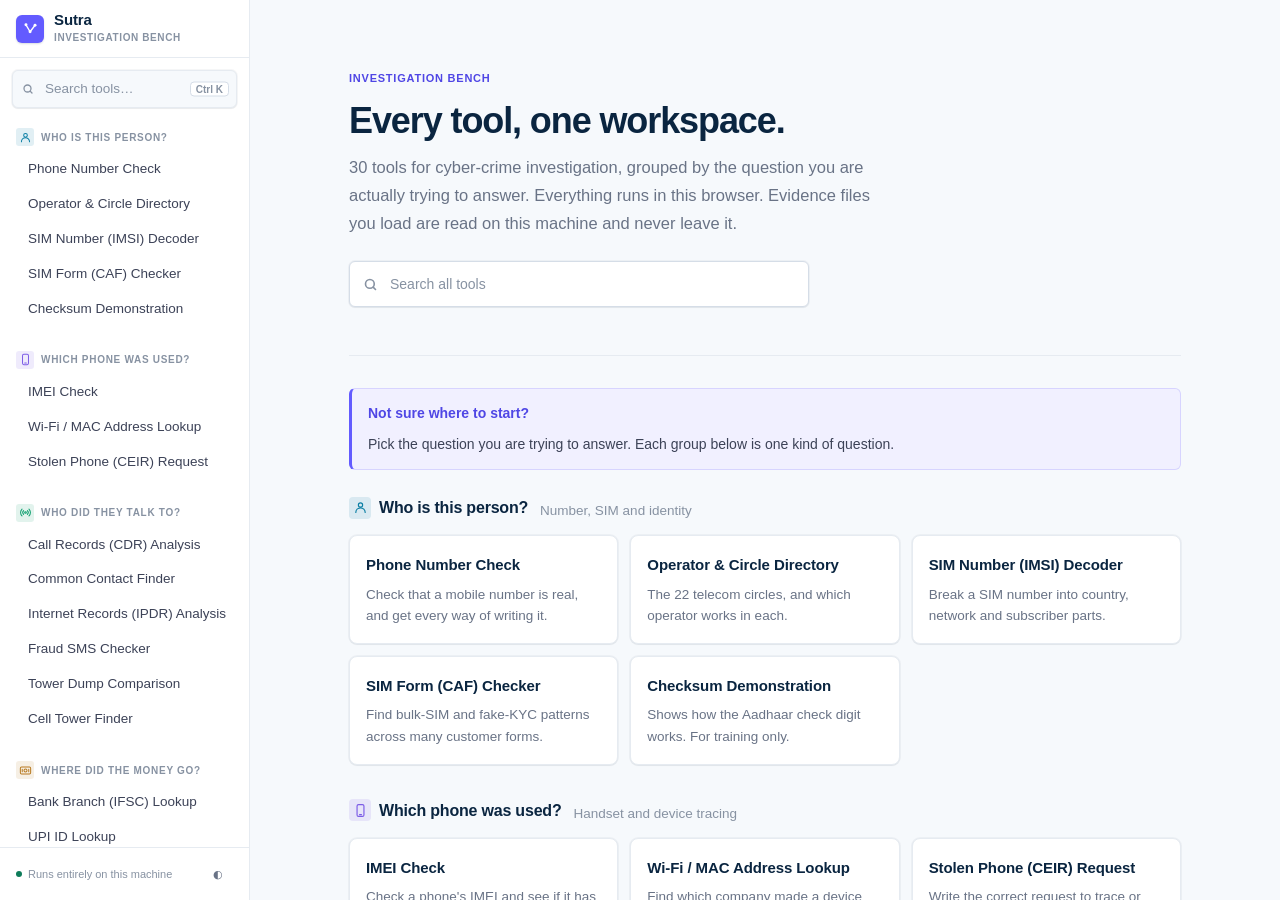
==== index.html @ 31be1992 "Add files via upload" ====
<!DOCTYPE html>
<html lang="en">
<head>
<meta charset="utf-8">
<meta name="viewport" content="width=device-width, initial-scale=1">
<title>Sutra</title>
<meta name="description" content="Sutra. An offline investigation bench: reference lookups and evidence-file analysis that run entirely in the browser.">
<meta name="theme-color" content="#635BFF">
<link rel="stylesheet" href="assets/app.css?v=34">
<link rel="icon" href="data:image/svg+xml,%3Csvg xmlns='http://www.w3.org/2000/svg' viewBox='0 0 32 32'%3E%3Crect width='32' height='32' rx='7' fill='%23635BFF'/%3E%3Cpath d='M9 9.6 15.4 20 23 10.2' fill='none' stroke='%23fff' stroke-width='2.4' stroke-linecap='round' stroke-linejoin='round'/%3E%3Ccircle cx='9' cy='9.6' r='2.7' fill='%23fff'/%3E%3Ccircle cx='15.4' cy='20' r='2.7' fill='%23fff'/%3E%3Ccircle cx='23' cy='10.2' r='2.7' fill='%23fff'/%3E%3C/svg%3E">
</head>
<body>

<div class="app">
  <aside class="sidebar">
    <a class="brand" href="#/">
      <span class="brand-mark" id="brand-mark"></span>
      <span class="brand-text">
        <span class="brand-name">Sutra</span>
        <span class="brand-sub">Investigation bench</span>
      </span>
      <button class="btn ghost sm menu-btn" id="menu-btn" aria-expanded="false" aria-label="Toggle navigation">Menu</button>
    </a>

    <div class="side-search">
      <div class="searchbox">
        <input type="search" id="nav-search" placeholder="Search tools&hellip;" autocomplete="off" readonly>
        <span class="kbd">Ctrl K</span>
      </div>
    </div>

    <nav class="nav"></nav>

    <div class="side-foot">
      <span class="lock">Runs entirely on this machine</span>
      <button class="btn ghost sm" id="theme-toggle" title="Toggle light or dark" aria-label="Toggle light or dark theme">&#9680;</button>
    </div>
  </aside>

  <main class="main"></main>
</div>

<div class="toast-host"></div>

<!-- core runtime -->
<script src="assets/core.js?v=34"></script>

<!-- content and reference data -->
<script src="assets/ingest.js?v=34"></script>
<script src="data/i18n.js?v=34"></script>
<script src="data/telecom.js?v=34"></script>
<script src="data/reference.js?v=34"></script>

<!-- tools, grouped by the question they answer -->
<script src="tools/identity.js?v=34"></script>
<script src="tools/device.js?v=34"></script>
<script src="tools/telecom.js?v=34"></script>
<script src="tools/cellspyder.js?v=34"></script>
<script src="tools/money.js?v=34"></script>
<script src="tools/moneytrail.js?v=34"></script>
<script src="tools/network.js?v=34"></script>
<script src="tools/movement.js?v=34"></script>
<script src="tools/police.js?v=34"></script>
<script src="tools/case.js?v=34"></script>
<script src="tools/extras.js?v=34"></script>

<script>
  document.getElementById("brand-mark").innerHTML = TK.logoMark(17);
  TK.boot();
</script>
</body>
</html>
---- assets/app.css ----
/* ============================================================
   Investigator Toolkit design system v3

   Reference point: Stripe. What that actually means here -
     · light-first, white cards on a faintly tinted page
     · hairline borders doing the structural work, not shadows
     · ONE accent colour, used only for action and state
     · tight, confident type; small uppercase micro-labels
     · no ambient gradients, no glows, no decorative blur
     · density without crowding, generous line-height, tight boxes

   Everything that previously looked generated (radial background
   washes, glowing dots, gradient buttons and card overlays) is gone.
   Class vocabulary is unchanged, so all 27 tools keep working.
   ============================================================ */

/* ------------------------------------------------- tokens: light */
:root {
  color-scheme: light;

  --bg:        #F6F9FC;   /* page */
  --bg-1:      #FFFFFF;   /* card */
  --bg-2:      #F6F9FC;   /* inset / subtle fill */
  --bg-3:      #EFF3F8;   /* table head, chips */
  --bg-4:      #E6ECF3;

  --line:      #E6EBF1;   /* hairline */
  --line-2:    #D5DDE7;   /* control border */
  --line-3:    #B9C4D2;   /* hover border */

  --fg:        #0A2540;   /* headings, primary text */
  --fg-1:      #3C4257;   /* body */
  --fg-2:      #697386;   /* secondary */
  --fg-3:      #8792A2;   /* muted / labels */

  --accent:      #635BFF;
  --accent-2:    #7A73FF;
  --accent-3:    #4F46E5;
  --accent-bg:   #F1F0FF;
  --accent-line: #D7D4FF;

  --ok:     #0E7C5A;  --ok-bg:     #E6F6EF;  --ok-line:  #B6E3D0;
  --warn:   #9A6B05;  --warn-bg:   #FDF3DC;  --warn-line:#EFDCA9;
  --danger: #C0341D;  --danger-bg: #FDEDE9;  --danger-line:#F6C9BE;
  --info:   #4B44C7;  --info-bg:   #F1F0FF;  --info-line:#D7D4FF;

  --sans: -apple-system, BlinkMacSystemFont, "Segoe UI", Inter, Roboto,
          "Helvetica Neue", Arial, sans-serif;
  --mono: ui-monospace, "SF Mono", "Cascadia Mono", Menlo, Consolas, monospace;

  --t-xs:  11px;
  --t-sm:  13.5px;
  --t-md:  15px;
  --t-lg:  16px;
  --t-xl:  20px;
  --t-2xl: 28px;
  --t-3xl: 36px;

  --s1: 4px;  --s2: 8px;  --s3: 12px; --s4: 16px;
  --s5: 24px; --s6: 32px; --s7: 48px; --s8: 72px;

  --r1: 4px;  --r2: 6px;  --r3: 8px;  --r4: 12px;

  --sh-1: 0 1px 1px rgba(10,37,64,.05), 0 0 0 1px rgba(10,37,64,.04);
  --sh-2: 0 2px 5px -1px rgba(10,37,64,.08), 0 1px 3px -1px rgba(10,37,64,.06);
  --sh-3: 0 15px 35px -5px rgba(10,37,64,.12), 0 5px 15px -5px rgba(10,37,64,.08);
  --ring: 0 0 0 3px rgba(99,91,255,.24);

  --sidebar: 250px;
  --header-h: 58px;
}

/* -------------------------------------------------- tokens: dark */
[data-theme="dark"] {
  color-scheme: dark;

  --bg:     #0A1626;
  --bg-1:   #0F1D30;
  --bg-2:   #14243A;
  --bg-3:   #1A2C45;
  --bg-4:   #223651;

  --line:   #1D3049;
  --line-2: #2A405C;
  --line-3: #3D5674;

  --fg:     #F0F4F9;
  --fg-1:   #C2CEDC;
  --fg-2:   #8FA0B5;
  --fg-3:   #6B7D95;

  --accent:      #8B85FF;
  --accent-2:    #A29DFF;
  --accent-3:    #6E66FF;
  --accent-bg:   #1B1F45;
  --accent-line: #33306B;

  --ok:     #3ECF8E;  --ok-bg:     #0C2A21;  --ok-line:  #17493A;
  --warn:   #E5B33D;  --warn-bg:   #2C2410;  --warn-line:#4A3D18;
  --danger: #F2705C;  --danger-bg: #2E1815;  --danger-line:#542620;
  --info:   #A29DFF;  --info-bg:   #1B1F45;  --info-line:#33306B;

  --sh-1: 0 1px 1px rgba(0,0,0,.28), 0 0 0 1px rgba(255,255,255,.04);
  --sh-2: 0 2px 6px -1px rgba(0,0,0,.4);
  --sh-3: 0 16px 40px -8px rgba(0,0,0,.6);
  --ring: 0 0 0 3px rgba(139,133,255,.28);
}

* { box-sizing: border-box; }
html, body { height: 100%; }

/* ---------------------------------------------------------- icons */
.ic { display: block; flex: none; }
svg.ic { vertical-align: middle; }

/* cluster glyph: a tinted square holding the icon, coloured per cluster */
.cl-ic {
  display: inline-flex; align-items: center; justify-content: center;
  width: 22px; height: 22px; flex: none;
  border-radius: var(--r1);
  background: color-mix(in srgb, currentColor 12%, transparent);
}
.nav-group > h4 .cl-ic { width: 18px; height: 18px; border-radius: 3px; }
.tool-eyebrow .cl-ic { width: 20px; height: 20px; }

.brand-mark svg { display: block; }
.brand-text { display: flex; flex-direction: column; min-width: 0; }

/* ---------------------------------------------------------- motion */
@keyframes fade-up   { from { opacity: 0; transform: translateY(6px); } }
@keyframes fade-in   { from { opacity: 0; } }
@keyframes pop-in    { from { opacity: 0; transform: translateY(8px) scale(.985); } }
@keyframes veil-in   { from { opacity: 0; } }
@keyframes toast-in  { from { opacity: 0; transform: translateY(10px); } }
@keyframes shimmer   { to { background-position: 200% 0; } }

/* a route change animates its content in once, staggered by section */
.main .wrap > * { animation: fade-up .32s cubic-bezier(.22,.9,.3,1) both; }
.main .wrap > *:nth-child(1) { animation-delay: 0ms; }
.main .wrap > *:nth-child(2) { animation-delay: 40ms; }
.main .wrap > *:nth-child(3) { animation-delay: 80ms; }
.main .wrap > *:nth-child(n+4) { animation-delay: 110ms; }

.tool-grid .tool-card { animation: fade-up .3s cubic-bezier(.22,.9,.3,1) both; }
.tool-grid .tool-card:nth-child(1) { animation-delay: 0ms; }
.tool-grid .tool-card:nth-child(2) { animation-delay: 25ms; }
.tool-grid .tool-card:nth-child(3) { animation-delay: 50ms; }
.tool-grid .tool-card:nth-child(4) { animation-delay: 75ms; }
.tool-grid .tool-card:nth-child(n+5) { animation-delay: 95ms; }

.stat { animation: fade-up .3s cubic-bezier(.22,.9,.3,1) both; }
.rail-item { animation: fade-up .28s ease-out both; }
.rail-item:nth-child(n+6) { animation-delay: 0ms; }

body {
  margin: 0;
  background: var(--bg);
  color: var(--fg-1);
  font: 400 var(--t-md)/1.7 var(--sans);
  -webkit-font-smoothing: antialiased;
  -moz-osx-font-smoothing: grayscale;
  font-variant-numeric: tabular-nums;
}

::selection { background: var(--accent-bg); color: var(--accent-3); }
[data-theme="dark"] ::selection { color: var(--fg); }

*::-webkit-scrollbar { width: 10px; height: 10px; }
*::-webkit-scrollbar-track { background: transparent; }
*::-webkit-scrollbar-thumb {
  background: var(--line-2); border-radius: 10px;
  border: 3px solid transparent; background-clip: content-box;
}
*::-webkit-scrollbar-thumb:hover { background: var(--line-3); background-clip: content-box; }

a { color: var(--accent); text-decoration: none; }
a:hover { text-decoration: underline; }

/* ============================================================ shell */

.app { display: flex; height: 100vh; overflow: hidden; }

.sidebar {
  width: var(--sidebar); flex: 0 0 var(--sidebar);
  background: var(--bg-1);
  border-right: 1px solid var(--line);
  display: flex; flex-direction: column; min-height: 0;
}

.brand {
  display: flex; align-items: center; gap: 10px;
  padding: 0 var(--s4); height: var(--header-h); flex: none;
  border-bottom: 1px solid var(--line);
  color: var(--fg); user-select: none;
}
.brand:hover { text-decoration: none; }
.brand-mark {
  width: 28px; height: 28px; flex: none; border-radius: var(--r2);
  background: var(--accent); color: #fff;
  display: grid; place-items: center;
  box-shadow: 0 1px 2px rgba(10,37,64,.16);
}
.brand-name {
  display: block; font-weight: 600; font-size: 15px;
  letter-spacing: -.1px; line-height: 1.25; color: var(--fg);
}
.brand-sub {
  display: block; font-size: 10px; color: var(--fg-3);
  letter-spacing: .06em; text-transform: uppercase; font-weight: 600;
}

.side-search { padding: var(--s3) var(--s3) var(--s2); }

.searchbox { position: relative; }
/* declared after the generic input rules below at equal specificity, so
   qualify the selector or the shared padding wins and the text lands
   underneath the search glyph */
.searchbox input[type="search"] {
  padding: 7px 30px 7px 32px; font-size: var(--t-sm);
  background: var(--bg-2); border-color: var(--line);
}
.searchbox input[type="search"]:hover { background: var(--bg-3); }
.searchbox::before {
  content: ""; position: absolute; left: 10px; top: 50%;
  width: 12px; height: 12px; margin-top: -6px;
  background: var(--fg-3);
  -webkit-mask: no-repeat center/contain url("data:image/svg+xml,%3Csvg xmlns='http://www.w3.org/2000/svg' viewBox='0 0 24 24' fill='none' stroke='%23000' stroke-width='2.6' stroke-linecap='round'%3E%3Ccircle cx='11' cy='11' r='7'/%3E%3Cpath d='M20 20l-3.8-3.8'/%3E%3C/svg%3E");
          mask: no-repeat center/contain url("data:image/svg+xml,%3Csvg xmlns='http://www.w3.org/2000/svg' viewBox='0 0 24 24' fill='none' stroke='%23000' stroke-width='2.6' stroke-linecap='round'%3E%3Ccircle cx='11' cy='11' r='7'/%3E%3Cpath d='M20 20l-3.8-3.8'/%3E%3C/svg%3E");
}
.searchbox .kbd { position: absolute; right: 8px; top: 50%; transform: translateY(-50%); }
.kbd {
  font: 600 10px var(--sans); color: var(--fg-3);
  border: 1px solid var(--line-2); border-radius: var(--r1);
  padding: 1px 5px; background: var(--bg-1); white-space: nowrap;
}

.nav { overflow-y: auto; flex: 1; padding: var(--s1) 0 var(--s7); min-height: 0; }
.nav-group + .nav-group { margin-top: var(--s4); }
.nav-group > h4 {
  margin: 0; padding: var(--s2) var(--s4) 6px;
  display: flex; align-items: center; gap: 7px;
  font-size: 10px; font-weight: 600; letter-spacing: .07em;
  text-transform: uppercase; color: var(--fg-3);
}
.nav-group > h4 .dot { width: 5px; height: 5px; border-radius: 50%; flex: none; background: currentColor; }

.nav a {
  position: relative; display: flex; align-items: center; gap: var(--s2);
  margin: 0 var(--s2); padding: 6px 10px 6px 20px;
  border-radius: var(--r2);
  color: var(--fg-1); font-size: var(--t-sm); font-weight: 450;
  transition: background .12s, color .12s;
}
.nav a:hover { background: var(--bg-2); color: var(--fg); text-decoration: none; }
.nav a.active { background: var(--accent-bg); color: var(--accent-3); font-weight: 600; }
[data-theme="dark"] .nav a.active { color: var(--accent); }
.nav a .tier {
  margin-left: auto; font: 600 10px var(--mono); color: var(--fg-3);
}
.nav a.active .tier { color: inherit; opacity: .7; }

.side-foot {
  flex: none; padding: var(--s3) var(--s4);
  border-top: 1px solid var(--line);
  display: flex; align-items: center; justify-content: space-between;
  gap: var(--s2); font-size: var(--t-xs); color: var(--fg-3);
}
.side-foot .lock { display: inline-flex; align-items: center; gap: 6px; }
.side-foot .lock::before {
  content: ""; width: 6px; height: 6px; border-radius: 50%; background: var(--ok);
}

.main { flex: 1; overflow-y: auto; min-width: 0; }
.wrap { max-width: 880px; margin: 0 auto; padding: var(--s6) var(--s5) var(--s8); }
.wrap.wide { max-width: 1340px; }

/* ============================================================ type */

.tool-head { margin-bottom: var(--s5); }
.tool-topline {
  display: flex; align-items: center; justify-content: space-between;
  gap: var(--s3); flex-wrap: wrap; margin-bottom: var(--s3);
}
.tool-eyebrow {
  display: inline-flex; align-items: center; gap: 7px;
  font-size: 11px; font-weight: 600; letter-spacing: .06em;
  text-transform: uppercase; color: var(--fg-3);
}
.tool-eyebrow .dot { width: 6px; height: 6px; border-radius: 50%; flex: none; }

.tool-head h1 {
  margin: 0 0 var(--s2);
  font-size: var(--t-2xl); font-weight: 640; letter-spacing: -.6px;
  line-height: 1.2; color: var(--fg);
}
.tool-head p.lede {
  margin: 0; color: var(--fg-2); font-size: 16px; line-height: 1.65; max-width: 66ch;
}
.tool-badges { display: flex; flex-wrap: wrap; gap: 6px; margin-top: var(--s4); }

h2 { font-size: var(--t-xl); font-weight: 620; letter-spacing: -.35px; margin: var(--s6) 0 var(--s3); color: var(--fg); }
h3 { font-size: 15px; font-weight: 600; letter-spacing: -.15px; margin: 0 0 var(--s3); color: var(--fg); }
h4 {
  font-size: 11px; font-weight: 600; letter-spacing: .07em;
  text-transform: uppercase; color: var(--fg-3); margin: 0 0 var(--s2);
}

.muted { color: var(--fg-2); }
.small { font-size: var(--t-sm); }
.card > p.small, .card p.small.muted { max-width: 76ch; line-height: 1.65; }
.xs    { font-size: var(--t-xs); }
.mono  { font-family: var(--mono); font-variant-numeric: tabular-nums; }
.center{ text-align: center; }
.nowrap{ white-space: nowrap; }
.grow  { flex: 1; }
.hidden{ display: none !important; }

.row { display: flex; gap: var(--s3); align-items: center; flex-wrap: wrap; }
.row.tight { gap: var(--s2); }
.stack > * + * { margin-top: var(--s3); }
.grid { display: grid; gap: var(--s3); }
.grid.c2 { grid-template-columns: repeat(auto-fit, minmax(240px, 1fr)); }
.grid.c3 { grid-template-columns: repeat(auto-fit, minmax(200px, 1fr)); }
.grid.c4 { grid-template-columns: repeat(auto-fit, minmax(160px, 1fr)); }

hr { border: 0; border-top: 1px solid var(--line); margin: var(--s5) 0; }

/* ============================================================ card */

.card {
  background: var(--bg-1);
  border: 1px solid var(--line);
  border-radius: var(--r3);
  padding: var(--s5);
  margin-bottom: var(--s4);
  box-shadow: var(--sh-1);
}
.card.tight { padding: var(--s4); }
.card > h3:first-child, .card > h2:first-child { margin-top: 0; }

/* ============================================================ badge */

.badge {
  display: inline-flex; align-items: center; gap: 5px;
  padding: 2px 8px; border-radius: var(--r1);
  font-size: var(--t-xs); font-weight: 600; line-height: 18px;
  background: var(--bg-3); color: var(--fg-2);
  border: 1px solid transparent; white-space: nowrap;
}
.badge.ok     { background: var(--ok-bg);     color: var(--ok);     border-color: var(--ok-line); }
.badge.warn   { background: var(--warn-bg);   color: var(--warn);   border-color: var(--warn-line); }
.badge.danger { background: var(--danger-bg); color: var(--danger); border-color: var(--danger-line); }
.badge.info   { background: var(--info-bg);   color: var(--info);   border-color: var(--info-line); }
.badge.accent { background: var(--accent-bg); color: var(--accent-3); border-color: var(--accent-line); }
[data-theme="dark"] .badge.accent { color: var(--accent); }

.pip {
  font: 600 10px var(--sans); padding: 2px 7px;
  border-radius: var(--r1); letter-spacing: .01em; white-space: nowrap;
}
.pip.t1 { background: var(--ok-bg);     color: var(--ok); }
.pip.t2 { background: var(--accent-bg); color: var(--accent-3); }
.pip.t3 { background: var(--bg-3);      color: var(--fg-2); }
[data-theme="dark"] .pip.t2 { color: var(--accent); }

/* ============================================================ button */

.btn {
  display: inline-flex; align-items: center; justify-content: center; gap: 6px;
  padding: 7px 13px; border-radius: var(--r2);
  border: 1px solid var(--line-2);
  background: var(--bg-1); color: var(--fg);
  font: 500 var(--t-sm)/20px var(--sans);
  cursor: pointer; white-space: nowrap;
  box-shadow: var(--sh-1);
  transition: background .12s, border-color .12s, box-shadow .12s;
}
.btn:hover { background: var(--bg-2); border-color: var(--line-3); text-decoration: none; }
.btn:active { box-shadow: none; }
.btn:disabled { opacity: .5; cursor: not-allowed; box-shadow: none; }

.btn.primary {
  background: var(--accent); border-color: transparent; color: #fff;
  font-weight: 550;
  box-shadow: 0 1px 1px rgba(10,37,64,.10);
}
.btn.primary:hover { background: var(--accent-2); }
.btn.primary:active { background: var(--accent-3); }

.btn.ghost { background: transparent; border-color: transparent; box-shadow: none; color: var(--fg-2); }
.btn.ghost:hover { background: var(--bg-3); color: var(--fg); }

.btn.sm { padding: 4px 9px; font-size: var(--t-xs); line-height: 18px; }
.btn.danger { color: var(--danger); border-color: var(--danger-line); background: var(--bg-1); }
.btn.danger:hover { background: var(--danger-bg); }

/* ============================================================ inputs */

label.lbl {
  display: block; font-size: var(--t-sm); font-weight: 550;
  color: var(--fg); margin-bottom: 6px; letter-spacing: 0;
  text-transform: none;
}

input[type=text], input[type=number], input[type=search],
input[type=date], input[type=time], select, textarea {
  width: 100%; padding: 8px 11px;
  background: var(--bg-1);
  border: 1px solid var(--line-2);
  border-radius: var(--r2);
  color: var(--fg);
  font: 400 var(--t-md)/22px var(--sans);
  box-shadow: var(--sh-1);
  transition: border-color .12s, box-shadow .12s;
}
input.mono, textarea.mono { font-family: var(--mono); font-size: 13px; }
input:hover, select:hover, textarea:hover { border-color: var(--line-3); }
input:focus, select:focus, textarea:focus {
  outline: none; border-color: var(--accent); box-shadow: var(--ring);
}
.btn:focus-visible, a:focus-visible {
  outline: none; box-shadow: var(--ring); border-radius: var(--r2);
}
input::placeholder, textarea::placeholder { color: var(--fg-3); }
textarea { resize: vertical; min-height: 88px; line-height: 1.6; }

select {
  appearance: none; padding-right: 32px;
  background-image: url("data:image/svg+xml,%3Csvg xmlns='http://www.w3.org/2000/svg' viewBox='0 0 24 24' fill='none' stroke='%23697386' stroke-width='2.4' stroke-linecap='round' stroke-linejoin='round'%3E%3Cpath d='M6 9l6 6 6-6'/%3E%3C/svg%3E");
  background-repeat: no-repeat; background-position: right 10px center; background-size: 14px;
}

.field { margin-bottom: var(--s4); }
.check { display: inline-flex; align-items: center; gap: 8px; font-size: var(--t-sm); cursor: pointer; }
.check input { width: 15px; height: 15px; accent-color: var(--accent); cursor: pointer; box-shadow: none; }

.drop {
  border: 1px dashed var(--line-2);
  border-radius: var(--r3);
  padding: var(--s6) var(--s4);
  text-align: center; background: var(--bg-2);
  cursor: pointer;
  transition: border-color .14s, background .14s;
}
.drop:hover, .drop.over { border-color: var(--accent); background: var(--accent-bg); }
.drop .big {
  font-size: 0; width: 34px; height: 34px; margin: 0 auto var(--s3);
  border-radius: var(--r2); background: var(--bg-1);
  border: 1px solid var(--line);
  display: grid; place-items: center; color: var(--fg-2);
}
.drop .big::after {
  content: ""; width: 17px; height: 17px; background: currentColor;
  -webkit-mask: no-repeat center/contain url("data:image/svg+xml,%3Csvg xmlns='http://www.w3.org/2000/svg' viewBox='0 0 24 24' fill='none' stroke='%23000' stroke-width='2' stroke-linecap='round' stroke-linejoin='round'%3E%3Cpath d='M21 15v4a2 2 0 01-2 2H5a2 2 0 01-2-2v-4'/%3E%3Cpath d='M7 10l5 5 5-5'/%3E%3Cpath d='M12 15V3'/%3E%3C/svg%3E");
          mask: no-repeat center/contain url("data:image/svg+xml,%3Csvg xmlns='http://www.w3.org/2000/svg' viewBox='0 0 24 24' fill='none' stroke='%23000' stroke-width='2' stroke-linecap='round' stroke-linejoin='round'%3E%3Cpath d='M21 15v4a2 2 0 01-2 2H5a2 2 0 01-2-2v-4'/%3E%3Cpath d='M7 10l5 5 5-5'/%3E%3Cpath d='M12 15V3'/%3E%3C/svg%3E");
}
.drop:hover .big, .drop.over .big { color: var(--accent); border-color: var(--accent-line); }
.drop b { color: var(--accent); font-weight: 550; }

/* ============================================================ table */

.tbl-wrap {
  overflow: auto; max-height: 66vh;
  border: 1px solid var(--line);
  border-radius: var(--r3);
  background: var(--bg-1);
}
table.tbl { width: 100%; border-collapse: separate; border-spacing: 0; font-size: var(--t-sm); }
table.tbl th {
  position: sticky; top: 0; z-index: 2;
  background: var(--bg-2);
  padding: 9px 12px; text-align: left;
  font-size: 11px; font-weight: 600;
  letter-spacing: .05em; text-transform: uppercase;
  color: var(--fg-3);
  border-bottom: 1px solid var(--line);
  white-space: nowrap; cursor: pointer; user-select: none;
}
table.tbl th:hover { color: var(--accent); }
table.tbl th.nosort, table.tbl th.nosort:hover { cursor: default; color: var(--fg-3); }
table.tbl th .arrow { font-size: 8px; margin-left: 3px; }
table.tbl td {
  padding: 9px 12px; border-bottom: 1px solid var(--line);
  vertical-align: top; color: var(--fg-1);
}
table.tbl tbody tr:hover td { background: var(--bg-2); }
table.tbl tbody tr:last-child td { border-bottom: 0; }
table.tbl td.num, table.tbl th.num { text-align: right; font-family: var(--mono); }
table.tbl td.mono { font-family: var(--mono); font-size: 12px; }
table.tbl tr.flagged td { background: var(--danger-bg); }
table.tbl tr.flagged:hover td { background: var(--danger-bg); filter: brightness(.98); }
table.tbl tr.hi td { background: var(--warn-bg); }
table.tbl tr.hi:hover td { background: var(--warn-bg); filter: brightness(.98); }

.tbl-toolbar { display: flex; align-items: center; gap: var(--s2); flex-wrap: wrap; margin-bottom: var(--s3); }
.tbl-count { font: 500 var(--t-xs) var(--sans); color: var(--fg-3); }

/* ============================================================ data */

.kv { display: grid; grid-template-columns: minmax(120px, max-content) 1fr; gap: 8px var(--s5); font-size: var(--t-sm); }
.kv dt { color: var(--fg-2); }
.kv dd { margin: 0; font-family: var(--mono); font-size: 12.5px; color: var(--fg); word-break: break-word; }

.stat {
  background: var(--bg-1);
  border: 1px solid var(--line);
  border-radius: var(--r3);
  padding: var(--s4);
  box-shadow: var(--sh-1);
}
.stat .k {
  font-size: 11px; color: var(--fg-3); text-transform: uppercase;
  letter-spacing: .06em; font-weight: 600; margin-bottom: 6px;
}
.stat .v {
  font: 600 24px/1.15 var(--sans);
  letter-spacing: -.5px; color: var(--fg);
  font-variant-numeric: tabular-nums;
}
.stat.ok .v     { color: var(--ok); }
.stat.warn .v   { color: var(--warn); }
.stat.danger .v { color: var(--danger); }
.stat.accent .v { color: var(--accent-3); }
[data-theme="dark"] .stat.accent .v { color: var(--accent); }

/* stat renders label above value, Stripe-style */
.stat { display: flex; flex-direction: column-reverse; }

.note {
  border: 1px solid var(--line);
  border-left: 3px solid var(--line-3);
  background: var(--bg-1);
  padding: 13px var(--s4);
  border-radius: var(--r2);
  font-size: 14px; line-height: 1.68;
  margin-bottom: var(--s3);
  color: var(--fg-1);
}
.note > b:first-child { display: block; margin-bottom: 5px; color: var(--fg); font-weight: 600; }
.note p { margin: 7px 0 0; max-width: 78ch; }
.note p:last-child { margin-bottom: 0; }
.note ul { margin: 5px 0 0; padding-left: 18px; }
.note.warn   { border-color: var(--warn-line);   border-left-color: var(--warn);   background: var(--warn-bg); }
.note.danger { border-color: var(--danger-line); border-left-color: var(--danger); background: var(--danger-bg); }
.note.ok     { border-color: var(--ok-line);     border-left-color: var(--ok);     background: var(--ok-bg); }
.note.info   { border-color: var(--info-line);   border-left-color: var(--info);   background: var(--info-bg); }
.note.accent { border-color: var(--accent-line); border-left-color: var(--accent); background: var(--accent-bg); }
.note.warn > b:first-child   { color: var(--warn); }
.note.danger > b:first-child { color: var(--danger); }
.note.ok > b:first-child     { color: var(--ok); }
.note.info > b:first-child   { color: var(--info); }
.note.accent > b:first-child { color: var(--accent-3); }
[data-theme="dark"] .note.accent > b:first-child { color: var(--accent); }

pre.out {
  background: var(--bg-2);
  border: 1px solid var(--line);
  border-radius: var(--r2);
  padding: 12px var(--s4);
  overflow-x: auto;
  font: 12.5px/1.7 var(--mono);
  color: var(--fg-1); margin: 0;
  white-space: pre-wrap; word-break: break-word;
}
pre.out.doc { color: var(--fg); }

code.inl {
  font: 12px var(--mono);
  background: var(--bg-3); padding: 1px 5px;
  border-radius: var(--r1); color: var(--accent-3);
}
[data-theme="dark"] code.inl { color: var(--accent); }

.copyable { position: relative; }
.copyable .copybtn { position: absolute; top: 8px; right: 8px; opacity: 0; transition: opacity .12s; }
.copyable:hover .copybtn, .copyable:focus-within .copybtn { opacity: 1; }

.bar { height: 6px; background: var(--bg-3); border-radius: 6px; overflow: hidden; }
.bar > i { display: block; height: 100%; background: var(--accent); border-radius: 6px; transition: width .35s ease; }

.seg {
  display: inline-flex; background: var(--bg-2);
  border: 1px solid var(--line); border-radius: var(--r2);
  padding: 2px; gap: 2px;
}
.seg button {
  border: 0; background: transparent; color: var(--fg-2);
  padding: 5px 12px; border-radius: var(--r1); cursor: pointer;
  font: 550 var(--t-sm)/18px var(--sans); transition: all .12s;
}
.seg button:hover { color: var(--fg); }
.seg button.on { background: var(--bg-1); color: var(--fg); box-shadow: var(--sh-1); }

.lang-switch {
  display: inline-flex; padding: 2px; gap: 2px;
  background: var(--bg-2); border: 1px solid var(--line); border-radius: var(--r2);
}
.lang-switch button {
  border: 0; background: transparent; color: var(--fg-2);
  padding: 4px 12px; border-radius: var(--r1); cursor: pointer;
  font: 550 var(--t-sm)/18px var(--sans); transition: all .12s;
}
.lang-switch button:hover { color: var(--fg); }
.lang-switch button.on { background: var(--bg-1); color: var(--fg); box-shadow: var(--sh-1); }

.rail { position: relative; padding-left: var(--s5); }
.rail::before {
  content: ""; position: absolute; left: 5px; top: 6px; bottom: 6px;
  width: 1px; background: var(--line-2);
}
.rail-item { position: relative; padding-bottom: var(--s4); }
.rail-item::before {
  content: ""; position: absolute; left: calc(-1 * var(--s5) + 1px); top: 6px;
  width: 9px; height: 9px; border-radius: 50%;
  background: var(--accent); box-shadow: 0 0 0 3px var(--bg-1);
}
.rail-item.warn::before   { background: var(--warn); }
.rail-item.danger::before { background: var(--danger); }

.spinner {
  width: 14px; height: 14px; flex: none;
  border: 2px solid var(--line-2); border-top-color: var(--accent);
  border-radius: 50%; animation: spin .7s linear infinite;
}
@keyframes spin { to { transform: rotate(360deg); } }

.empty { text-align: center; padding: var(--s7) var(--s4); color: var(--fg-3); }
.empty .big { font-size: 26px; opacity: .35; margin-bottom: var(--s2); }

#map, .mapbox { height: 440px; border-radius: var(--r3); border: 1px solid var(--line); background: var(--bg-2); }

/* ============================================================ guide */

.guide {
  background: var(--bg-1);
  border: 1px solid var(--line);
  border-radius: var(--r3);
  padding: var(--s5);
  margin-bottom: var(--s5);
  box-shadow: var(--sh-1);
}
.guide h4 { color: var(--fg-3); margin-bottom: 8px; }
.guide-what p { margin: 0; font-size: 16px; line-height: 1.72; color: var(--fg); max-width: 68ch; }
.guide-cols {
  display: grid; gap: var(--s5) var(--s6); margin-top: var(--s5);
  padding-top: var(--s5); border-top: 1px solid var(--line);
  grid-template-columns: repeat(auto-fit, minmax(250px, 1fr));
}
.guide-cols > div { min-width: 0; }
.guide ul, .guide ol { margin: 0; padding: 0; list-style: none; counter-reset: gstep; }
.guide-need li, .guide-steps li {
  position: relative; padding-left: 30px; margin-bottom: 11px;
  font-size: 14.5px; line-height: 1.62; color: var(--fg-1);
}
.guide-need li::before {
  content: ""; position: absolute; left: 9px; top: 8px;
  width: 5px; height: 5px; border-radius: 50%; background: var(--fg-3);
}
.guide-steps li { counter-increment: gstep; }
.guide-steps li::before {
  content: counter(gstep);
  position: absolute; left: 0; top: 1px;
  width: 19px; height: 19px; border-radius: 50%;
  background: var(--accent-bg); color: var(--accent-3);
  border: 1px solid var(--accent-line);
  font: 600 10px/17px var(--sans); text-align: center;
}
[data-theme="dark"] .guide-steps li::before { color: var(--accent); }
.guide-steps li:last-child, .guide-need li:last-child { margin-bottom: 0; }

/* ============================================================ home */

.hero {
  padding: var(--s6) 0 var(--s5);
  border-bottom: 1px solid var(--line);
  margin-bottom: var(--s6);
}
.hero .eyebrow {
  display: inline-block;
  font-size: 11px; font-weight: 600; letter-spacing: .07em;
  text-transform: uppercase; color: var(--accent-3);
  margin-bottom: var(--s3);
}
[data-theme="dark"] .hero .eyebrow { color: var(--accent); }
.hero h1 {
  margin: 0 0 var(--s3);
  font-size: var(--t-3xl); font-weight: 660;
  letter-spacing: -1.1px; line-height: 1.15; color: var(--fg);
}
.hero p { color: var(--fg-2); max-width: 58ch; margin: 0 0 var(--s5); font-size: 16.5px; line-height: 1.7; }

.hero-search { position: relative; max-width: 460px; margin-bottom: var(--s5); }
.hero-search input { padding: 11px 14px 11px 40px; font-size: 14px; border-radius: var(--r2); }
.hero-search::before {
  content: ""; position: absolute; left: 14px; top: 50%;
  width: 15px; height: 15px; margin-top: -7px; background: var(--fg-3);
  -webkit-mask: no-repeat center/contain url("data:image/svg+xml,%3Csvg xmlns='http://www.w3.org/2000/svg' viewBox='0 0 24 24' fill='none' stroke='%23000' stroke-width='2.6' stroke-linecap='round'%3E%3Ccircle cx='11' cy='11' r='7'/%3E%3Cpath d='M20 20l-3.8-3.8'/%3E%3C/svg%3E");
          mask: no-repeat center/contain url("data:image/svg+xml,%3Csvg xmlns='http://www.w3.org/2000/svg' viewBox='0 0 24 24' fill='none' stroke='%23000' stroke-width='2.6' stroke-linecap='round'%3E%3Ccircle cx='11' cy='11' r='7'/%3E%3Cpath d='M20 20l-3.8-3.8'/%3E%3C/svg%3E");
}

.tier-legend { display: flex; flex-wrap: wrap; gap: var(--s5); }
.tier-legend > div {
  display: flex; align-items: center; gap: 8px;
  font-size: var(--t-sm); color: var(--fg-2);
}

.cluster { margin-bottom: var(--s6); }
.cluster-head {
  display: flex; align-items: baseline; gap: var(--s3);
  margin-bottom: var(--s3); flex-wrap: wrap;
}
.cluster-head h2 {
  margin: 0; font-size: var(--t-lg); font-weight: 620; letter-spacing: -.2px;
  display: flex; align-items: center; gap: 8px; color: var(--fg);
}
.cluster-head h2 .dot { width: 6px; height: 6px; border-radius: 50%; flex: none; background: currentColor; }
.cluster-head .q { color: var(--fg-3); font-size: var(--t-sm); }

.tool-grid { display: grid; gap: var(--s3); grid-template-columns: repeat(auto-fill, minmax(258px, 1fr)); }

.tool-card {
  display: block; color: inherit;
  background: var(--bg-1); border: 1px solid var(--line);
  border-radius: var(--r3); padding: var(--s4);
  box-shadow: var(--sh-1);
  transition: border-color .14s, box-shadow .14s, transform .14s;
}
.tool-card:hover {
  border-color: var(--line-3); box-shadow: var(--sh-2);
  transform: translateY(-1px); text-decoration: none;
}
.tool-card .tc-top { display: flex; align-items: center; gap: var(--s2); margin-bottom: 6px; }
.tool-card .tc-name { font-weight: 600; font-size: var(--t-md); letter-spacing: -.1px; color: var(--fg); }
.tool-card:hover .tc-name { color: var(--accent-3); }
[data-theme="dark"] .tool-card:hover .tc-name { color: var(--accent); }
.tool-card .tc-desc { font-size: 13.5px; color: var(--fg-2); line-height: 1.6; }
.tool-card .tc-tier { margin-left: auto; }

/* ============================================================ palette */

.cmdk-veil {
  animation: veil-in .14s ease-out;
  position: fixed; inset: 0; z-index: 900;
  background: rgba(10,37,64,.35);
  display: flex; align-items: flex-start; justify-content: center;
  padding: 12vh var(--s4) var(--s4);
}
[data-theme="dark"] .cmdk-veil { background: rgba(0,0,0,.55); }

.cmdk {
  animation: pop-in .18s cubic-bezier(.22,.9,.3,1);
  width: 100%; max-width: 580px;
  background: var(--bg-1); border: 1px solid var(--line-2);
  border-radius: var(--r4); box-shadow: var(--sh-3);
  overflow: hidden;
}
.cmdk-input {
  display: flex; align-items: center; gap: 10px;
  padding: 13px var(--s5); border-bottom: 1px solid var(--line);
}
.cmdk-input input {
  border: 0; background: transparent; padding: 0; box-shadow: none;
  font-size: 15px; color: var(--fg);
}
.cmdk-input input:focus { box-shadow: none; }
.cmdk-list { max-height: 52vh; overflow-y: auto; padding: var(--s2); }
.cmdk-group {
  font-size: 10px; font-weight: 600; letter-spacing: .07em;
  text-transform: uppercase; color: var(--fg-3);
  padding: var(--s3) var(--s3) 4px;
}
.cmdk-item {
  display: flex; align-items: center; gap: var(--s3);
  padding: 8px var(--s3); border-radius: var(--r2);
  cursor: pointer; font-size: var(--t-sm);
}
.cmdk-item .nm { font-weight: 500; color: var(--fg); }
.cmdk-item .ds { color: var(--fg-3); font-size: var(--t-xs); margin-left: auto; }
.cmdk-item[aria-selected="true"] { background: var(--accent-bg); }
.cmdk-item[aria-selected="true"] .nm { color: var(--accent-3); }
[data-theme="dark"] .cmdk-item[aria-selected="true"] .nm { color: var(--accent); }
.cmdk-foot {
  display: flex; gap: var(--s4); padding: 9px var(--s5);
  border-top: 1px solid var(--line); font-size: var(--t-xs); color: var(--fg-3);
  background: var(--bg-2);
}
.cmdk-empty { padding: var(--s6); text-align: center; color: var(--fg-3); font-size: var(--t-sm); }

/* ============================================================ toast */

.toast-host {
  position: fixed; bottom: var(--s5); left: 50%; transform: translateX(-50%);
  z-index: 950; display: flex; flex-direction: column;
  gap: var(--s2); align-items: center; pointer-events: none;
}
.toast {
  animation: toast-in .2s cubic-bezier(.22,.9,.3,1);
  display: flex; align-items: center; gap: 8px;
  background: var(--fg); color: var(--bg-1);
  padding: 9px 16px; border-radius: var(--r2);
  font-size: var(--t-sm); font-weight: 500; box-shadow: var(--sh-2);
}
.toast.ok     { background: var(--ok); color: #fff; }
.toast.danger { background: var(--danger); color: #fff; }

/* ============================================================ responsive */

.menu-btn { display: none; }

@media (max-width: 900px) {
  .app { flex-direction: column; height: auto; overflow: visible; }
  .sidebar {
    width: 100%; flex: none; border-right: 0;
    border-bottom: 1px solid var(--line);
    position: sticky; top: 0; z-index: 40;
  }
  .sidebar .nav.sidebar .side-search.sidebar .side-foot { display: none; }
  .sidebar.open .nav { display: block; max-height: 60vh; }
  .sidebar.open .side-search { display: block; }
  .sidebar.open .side-foot { display: flex; }
  .menu-btn { display: inline-flex; margin-left: auto; }
  .brand { border-bottom: 0; }
  .sidebar.open .brand { border-bottom: 1px solid var(--line); }
  .main { overflow: visible; }
  .wrap { padding: var(--s5) var(--s4) var(--s7); }
  .hero h1 { font-size: 26px; letter-spacing: -.7px; }
  .tool-head h1 { font-size: 23px; }
  .kv { grid-template-columns: 1fr; gap: 2px var(--s3); }
  .kv dt { margin-top: 10px; }
}

@media (prefers-reduced-motion: reduce) {
  *, *::before, *::after {
    animation: none !important;
    transition-duration: .01ms !important;
  }
}

@media print {
  .sidebar.tbl-toolbar.btn.toast-host.cmdk-veil.lang-switch { display: none !important; }
  body.card { background: #fff; color: #000; box-shadow: none; }
  .card { border: 1px solid #ddd; break-inside: avoid; }
  .main { overflow: visible; }
  .tbl-wrap { max-height: none; }
}

/* ============================================================ column mapping

   Shown above every parsed file: what the tool decided each column
   was, how sure it is, and a dropdown to correct it. Automatic
   inference is only safe when it is visible and reversible.        */

.mapbar {
  border: 1px solid var(--line);
  border-left: 3px solid var(--line-3);
  border-radius: var(--r2);
  background: var(--bg-1);
  margin-bottom: var(--s4);
  overflow: hidden;
}
.mapbar.ok     { border-color: var(--ok-line);     border-left-color: var(--ok);     background: var(--ok-bg); }
.mapbar.warn   { border-color: var(--warn-line);   border-left-color: var(--warn);   background: var(--warn-bg); }
.mapbar.danger { border-color: var(--danger-line); border-left-color: var(--danger); background: var(--danger-bg); }

.mapbar-head {
  display: flex; align-items: center; gap: 10px; width: 100%;
  padding: 12px var(--s4); border: 0; background: transparent;
  font: inherit; text-align: left; cursor: pointer; color: var(--fg);
}
.mapbar-head:hover { background: rgba(0,0,0,.02); }
.mapbar-dot { width: 8px; height: 8px; border-radius: 50%; flex: none; background: var(--fg-3); }
.mapbar.ok     .mapbar-dot { background: var(--ok); }
.mapbar.warn   .mapbar-dot { background: var(--warn); }
.mapbar.danger .mapbar-dot { background: var(--danger); }
.mapbar-head b { font-weight: 600; font-size: 14px; }
.mapbar-hint { margin-left: auto; font-size: var(--t-sm); color: var(--fg-2); }
.mapbar-chev {
  flex: none; font-size: 19px; color: var(--fg-3); line-height: 1;
  transition: transform .16s ease;
}
.mapbar.open .mapbar-chev { transform: rotate(90deg); }

.mapbar-body { display: none; padding: 0 var(--s4) var(--s4); }
.mapbar.open .mapbar-body { display: block; }

.maprows { display: flex; flex-direction: column; gap: 10px; }
.maprow {
  display: grid; gap: 4px 14px; align-items: center;
  grid-template-columns: minmax(150px, 210px) minmax(160px, 260px) 1fr;
  padding-bottom: 10px; border-bottom: 1px solid var(--line);
}
.maprow:last-child { border-bottom: 0; padding-bottom: 0; }
.mapfield { display: flex; align-items: center; gap: 7px; flex-wrap: wrap; font-size: var(--t-sm); }
.maprow select { background: var(--bg-1); font-size: var(--t-sm); padding: 6px 30px 6px 10px; }
.mapwhy { font-size: var(--t-xs); color: var(--fg-2); line-height: 1.5; }
.mapsample { font-family: var(--mono); color: var(--fg-3); }

@media (max-width: 760px) {
  .maprow { grid-template-columns: 1fr; }
  .mapbar-hint { display: none; }
}
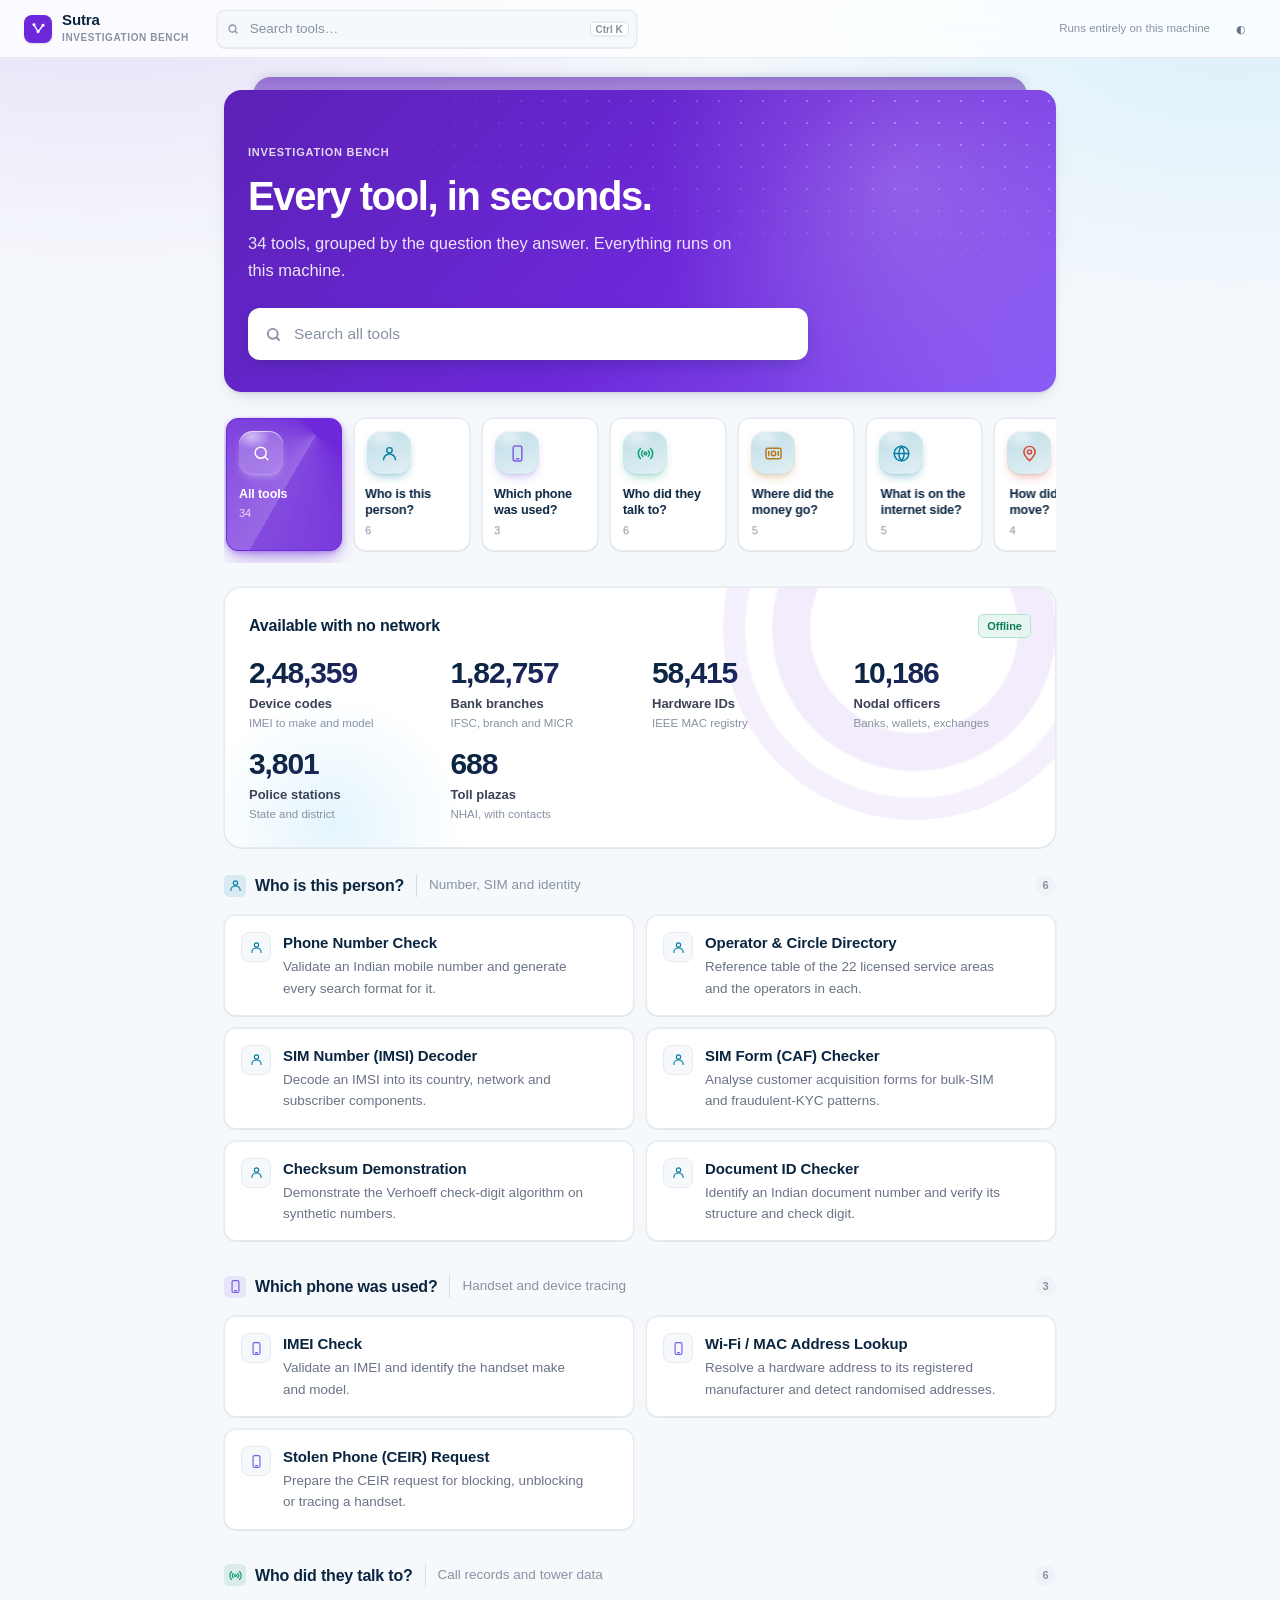
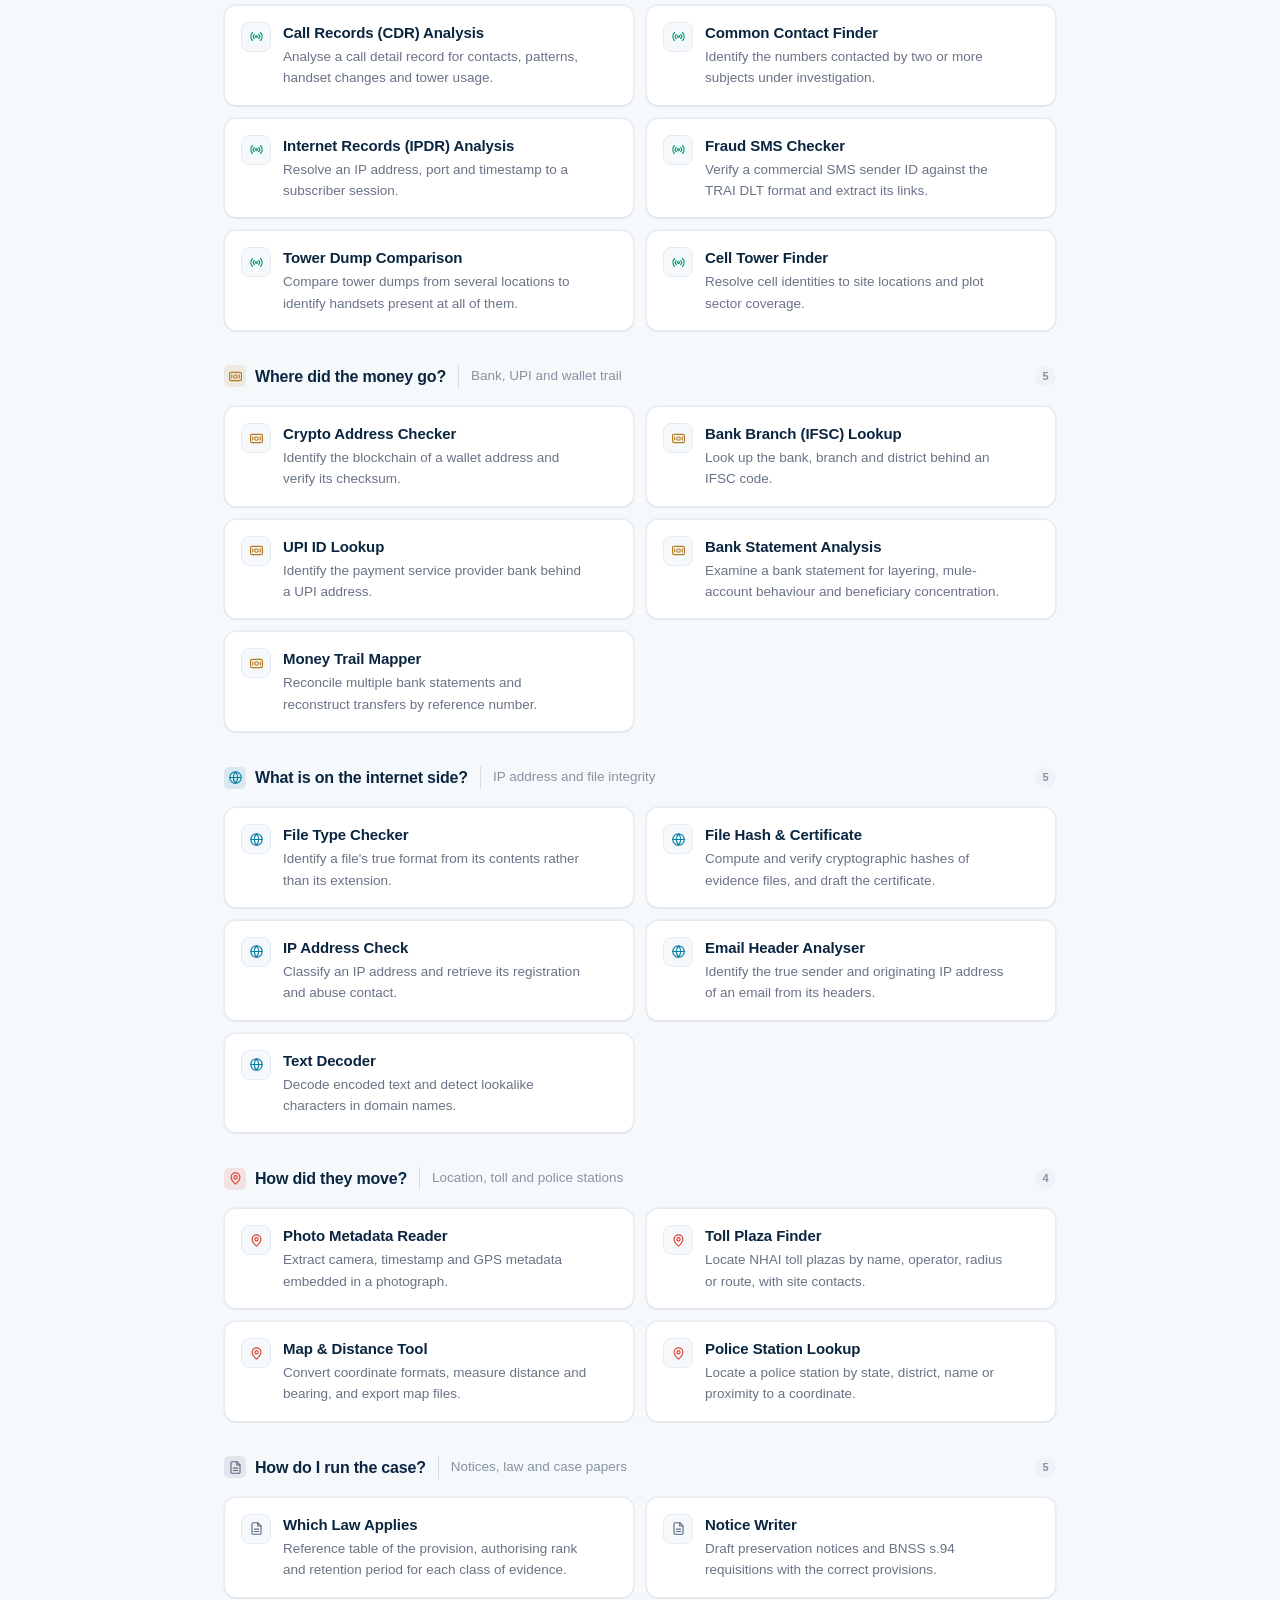
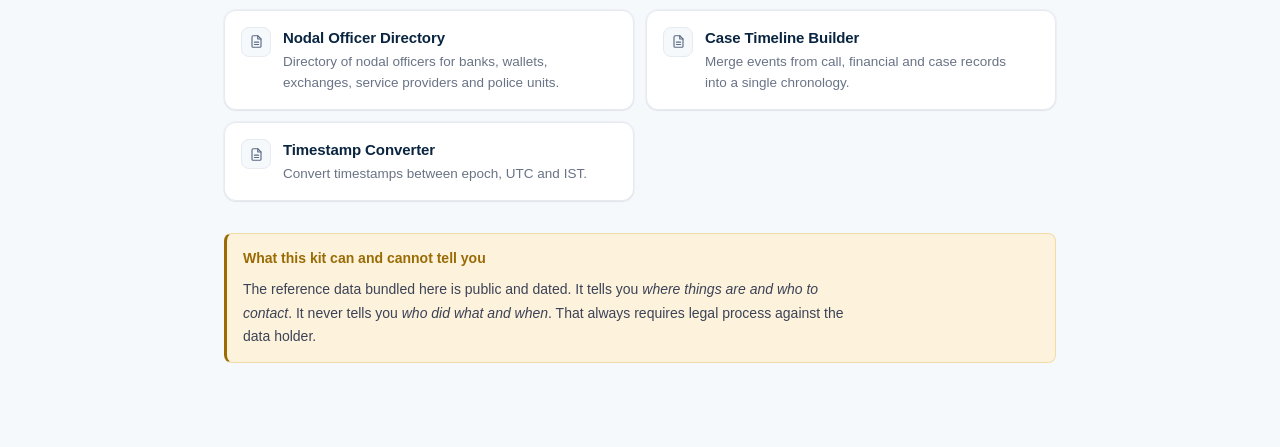
==== commit 4e0f065d: "Add files via upload" ====
--- a/index.html
+++ b/index.html
@@ -1,72 +1,71 @@
-<!DOCTYPE html>
-<html lang="en">
-<head>
-<meta charset="utf-8">
-<meta name="viewport" content="width=device-width, initial-scale=1">
-<title>Sutra</title>
-<meta name="description" content="Sutra. An offline investigation bench: reference lookups and evidence-file analysis that run entirely in the browser.">
-<meta name="theme-color" content="#635BFF">
-<link rel="stylesheet" href="assets/app.css?v=34">
-<link rel="icon" href="data:image/svg+xml,%3Csvg xmlns='http://www.w3.org/2000/svg' viewBox='0 0 32 32'%3E%3Crect width='32' height='32' rx='7' fill='%23635BFF'/%3E%3Cpath d='M9 9.6 15.4 20 23 10.2' fill='none' stroke='%23fff' stroke-width='2.4' stroke-linecap='round' stroke-linejoin='round'/%3E%3Ccircle cx='9' cy='9.6' r='2.7' fill='%23fff'/%3E%3Ccircle cx='15.4' cy='20' r='2.7' fill='%23fff'/%3E%3Ccircle cx='23' cy='10.2' r='2.7' fill='%23fff'/%3E%3C/svg%3E">
-</head>
-<body>
-
-<div class="app">
-  <aside class="sidebar">
-    <a class="brand" href="#/">
-      <span class="brand-mark" id="brand-mark"></span>
-      <span class="brand-text">
-        <span class="brand-name">Sutra</span>
-        <span class="brand-sub">Investigation bench</span>
-      </span>
-      <button class="btn ghost sm menu-btn" id="menu-btn" aria-expanded="false" aria-label="Toggle navigation">Menu</button>
-    </a>
-
-    <div class="side-search">
-      <div class="searchbox">
-        <input type="search" id="nav-search" placeholder="Search tools&hellip;" autocomplete="off" readonly>
-        <span class="kbd">Ctrl K</span>
-      </div>
-    </div>
-
-    <nav class="nav"></nav>
-
-    <div class="side-foot">
-      <span class="lock">Runs entirely on this machine</span>
-      <button class="btn ghost sm" id="theme-toggle" title="Toggle light or dark" aria-label="Toggle light or dark theme">&#9680;</button>
-    </div>
-  </aside>
-
-  <main class="main"></main>
-</div>
-
-<div class="toast-host"></div>
-
-<!-- core runtime -->
-<script src="assets/core.js?v=34"></script>
-
-<!-- content and reference data -->
-<script src="assets/ingest.js?v=34"></script>
-<script src="data/i18n.js?v=34"></script>
-<script src="data/telecom.js?v=34"></script>
-<script src="data/reference.js?v=34"></script>
-
-<!-- tools, grouped by the question they answer -->
-<script src="tools/identity.js?v=34"></script>
-<script src="tools/device.js?v=34"></script>
-<script src="tools/telecom.js?v=34"></script>
-<script src="tools/cellspyder.js?v=34"></script>
-<script src="tools/money.js?v=34"></script>
-<script src="tools/moneytrail.js?v=34"></script>
-<script src="tools/network.js?v=34"></script>
-<script src="tools/movement.js?v=34"></script>
-<script src="tools/police.js?v=34"></script>
-<script src="tools/case.js?v=34"></script>
-<script src="tools/extras.js?v=34"></script>
-
-<script>
-  document.getElementById("brand-mark").innerHTML = TK.logoMark(17);
-  TK.boot();
-</script>
-</body>
-</html>
+<!DOCTYPE html>
+<html lang="en">
+<head>
+<meta charset="utf-8">
+<meta name="viewport" content="width=device-width, initial-scale=1">
+<title>Sutra</title>
+<meta name="description" content="Sutra. An offline investigation bench: reference lookups and evidence-file analysis that run entirely in the browser.">
+<meta name="theme-color" content="#635BFF">
+<link rel="stylesheet" href="assets/app.css?v=52">
+<link rel="icon" href="data:image/svg+xml,%3Csvg xmlns='http://www.w3.org/2000/svg' viewBox='0 0 32 32'%3E%3Crect width='32' height='32' rx='7' fill='%23635BFF'/%3E%3Cpath d='M9 9.6 15.4 20 23 10.2' fill='none' stroke='%23fff' stroke-width='2.4' stroke-linecap='round' stroke-linejoin='round'/%3E%3Ccircle cx='9' cy='9.6' r='2.7' fill='%23fff'/%3E%3Ccircle cx='15.4' cy='20' r='2.7' fill='%23fff'/%3E%3Ccircle cx='23' cy='10.2' r='2.7' fill='%23fff'/%3E%3C/svg%3E">
+</head>
+<body>
+
+<div class="app">
+  <header class="topbar">
+    <a class="brand" href="#/">
+      <span class="brand-mark" id="brand-mark"></span>
+      <span class="brand-text">
+        <span class="brand-name">Sutra</span>
+        <span class="brand-sub">Investigation bench</span>
+      </span>
+    </a>
+
+    <div class="top-search">
+      <div class="searchbox">
+        <input type="search" id="nav-search" placeholder="Search tools&hellip;" autocomplete="off" readonly>
+        <span class="kbd">Ctrl K</span>
+      </div>
+    </div>
+
+    <span class="lock">Runs entirely on this machine</span>
+    <button class="btn ghost sm" id="theme-toggle" title="Toggle light or dark" aria-label="Toggle light or dark theme">&#9680;</button>
+  </header>
+
+  <main class="main"></main>
+</div>
+
+<div class="toast-host"></div>
+
+<!-- core runtime -->
+<script src="assets/core.js?v=52"></script>
+
+<!-- content and reference data -->
+<script src="assets/ingest.js?v=52"></script>
+<script src="data/i18n.js?v=52"></script>
+<script src="data/telecom.js?v=52"></script>
+<script src="data/reference.js?v=52"></script>
+<script src="data/rdap.js?v=52"></script>
+
+<!-- tools, grouped by the question they answer -->
+<script src="tools/identity.js?v=52"></script>
+<script src="tools/idcheck.js?v=52"></script>
+<script src="tools/crypto.js?v=52"></script>
+<script src="tools/fileforensics.js?v=52"></script>
+<script src="tools/device.js?v=52"></script>
+<script src="tools/telecom.js?v=52"></script>
+<script src="tools/cellspyder.js?v=52"></script>
+<script src="tools/money.js?v=52"></script>
+<script src="tools/moneytrail.js?v=52"></script>
+<script src="tools/network.js?v=52"></script>
+<script src="tools/movement.js?v=52"></script>
+<script src="tools/police.js?v=52"></script>
+<script src="tools/case.js?v=52"></script>
+<script src="tools/extras.js?v=52"></script>
+
+<script>
+  document.getElementById("brand-mark").innerHTML = TK.logoMark(17);
+  TK.boot();
+</script>
+</body>
+</html>
--- a/assets/app.css
+++ b/assets/app.css
@@ -33,11 +33,11 @@
   --fg-2:      #697386;   /* secondary */
   --fg-3:      #8792A2;   /* muted / labels */
 
-  --accent:      #635BFF;
-  --accent-2:    #7A73FF;
-  --accent-3:    #4F46E5;
-  --accent-bg:   #F1F0FF;
-  --accent-line: #D7D4FF;
+  --accent:      #6D28D9;
+  --accent-2:    #8B5CF6;
+  --accent-3:    #5B21B6;
+  --accent-bg:   #F5F3FF;
+  --accent-line: #DDD6FE;
 
   --ok:     #0E7C5A;  --ok-bg:     #E6F6EF;  --ok-line:  #B6E3D0;
   --warn:   #9A6B05;  --warn-bg:   #FDF3DC;  --warn-line:#EFDCA9;
@@ -59,14 +59,13 @@
   --s1: 4px;  --s2: 8px;  --s3: 12px; --s4: 16px;
   --s5: 24px; --s6: 32px; --s7: 48px; --s8: 72px;
 
-  --r1: 4px;  --r2: 6px;  --r3: 8px;  --r4: 12px;
+  --r1: 5px;  --r2: 8px;  --r3: 12px; --r4: 18px;
 
   --sh-1: 0 1px 1px rgba(10,37,64,.05), 0 0 0 1px rgba(10,37,64,.04);
-  --sh-2: 0 2px 5px -1px rgba(10,37,64,.08), 0 1px 3px -1px rgba(10,37,64,.06);
-  --sh-3: 0 15px 35px -5px rgba(10,37,64,.12), 0 5px 15px -5px rgba(10,37,64,.08);
-  --ring: 0 0 0 3px rgba(99,91,255,.24);
-
-  --sidebar: 250px;
+  --sh-2: 0 1px 2px rgba(10,37,64,.07), 0 4px 10px -2px rgba(10,37,64,.09), 0 12px 24px -8px rgba(10,37,64,.10);
+  --sh-3: 0 1px 2px rgba(10,37,64,.08), 0 8px 20px -4px rgba(10,37,64,.12), 0 28px 56px -12px rgba(10,37,64,.18);
+  --ring: 0 0 0 3px rgba(109,40,217,.26);
+
   --header-h: 58px;
 }
 
@@ -89,11 +88,11 @@
   --fg-2:   #8FA0B5;
   --fg-3:   #6B7D95;
 
-  --accent:      #8B85FF;
-  --accent-2:    #A29DFF;
-  --accent-3:    #6E66FF;
-  --accent-bg:   #1B1F45;
-  --accent-line: #33306B;
+  --accent:      #A78BFA;
+  --accent-2:    #C4B5FD;
+  --accent-3:    #8B5CF6;
+  --accent-bg:   #241B45;
+  --accent-line: #43317B;
 
   --ok:     #3ECF8E;  --ok-bg:     #0C2A21;  --ok-line:  #17493A;
   --warn:   #E5B33D;  --warn-bg:   #2C2410;  --warn-line:#4A3D18;
@@ -101,9 +100,9 @@
   --info:   #A29DFF;  --info-bg:   #1B1F45;  --info-line:#33306B;
 
   --sh-1: 0 1px 1px rgba(0,0,0,.28), 0 0 0 1px rgba(255,255,255,.04);
-  --sh-2: 0 2px 6px -1px rgba(0,0,0,.4);
-  --sh-3: 0 16px 40px -8px rgba(0,0,0,.6);
-  --ring: 0 0 0 3px rgba(139,133,255,.28);
+  --sh-2: 0 1px 2px rgba(0,0,0,.35), 0 4px 12px -2px rgba(0,0,0,.45), 0 14px 28px -10px rgba(0,0,0,.5);
+  --sh-3: 0 1px 2px rgba(0,0,0,.4), 0 10px 24px -6px rgba(0,0,0,.55), 0 30px 60px -14px rgba(0,0,0,.65);
+  --ring: 0 0 0 3px rgba(167,139,250,.30);
 }
 
 * { box-sizing: border-box; }
@@ -120,7 +119,6 @@
   border-radius: var(--r1);
   background: color-mix(in srgb, currentColor 12%, transparent);
 }
-.nav-group > h4 .cl-ic { width: 18px; height: 18px; border-radius: 3px; }
 .tool-eyebrow .cl-ic { width: 20px; height: 20px; }
 
 .brand-mark svg { display: block; }
@@ -152,15 +150,29 @@
 .rail-item { animation: fade-up .28s ease-out both; }
 .rail-item:nth-child(n+6) { animation-delay: 0ms; }
 
+/* Two very soft washes, fixed to the viewport so content scrolls across
+   a stable field rather than dragging the colour with it. Kept faint:
+   this sits behind evidence tables that have to stay readable. */
 body {
   margin: 0;
-  background: var(--bg);
+  background:
+    radial-gradient(1100px 620px at 8% -10%, color-mix(in srgb, var(--accent) 14%, transparent), transparent 62%),
+    radial-gradient(900px 520px at 96% 2%, color-mix(in srgb, #0EA5E9 11%, transparent), transparent 64%),
+    var(--bg);
+  background-attachment: fixed;
   color: var(--fg-1);
   font: 400 var(--t-md)/1.7 var(--sans);
   -webkit-font-smoothing: antialiased;
   -moz-osx-font-smoothing: grayscale;
   font-variant-numeric: tabular-nums;
 }
+[data-theme="dark"] body {
+  background:
+    radial-gradient(1100px 620px at 8% -10%, color-mix(in srgb, var(--accent) 17%, transparent), transparent 62%),
+    radial-gradient(900px 520px at 96% 2%, color-mix(in srgb, #0EA5E9 13%, transparent), transparent 64%),
+    var(--bg);
+  background-attachment: fixed;
+}
 
 ::selection { background: var(--accent-bg); color: var(--accent-3); }
 [data-theme="dark"] ::selection { color: var(--fg); }
@@ -178,14 +190,36 @@
 
 /* ============================================================ shell */
 
-.app { display: flex; height: 100vh; overflow: hidden; }
-
-.sidebar {
-  width: var(--sidebar); flex: 0 0 var(--sidebar);
-  background: var(--bg-1);
-  border-right: 1px solid var(--line);
-  display: flex; flex-direction: column; min-height: 0;
-}
+/* Column shell: a fixed-height bar, then the page. The sidebar that used
+   to sit alongside is gone; the home page and the palette cover its job. */
+.app { display: flex; flex-direction: column; min-height: 100vh; }
+
+.topbar {
+  position: sticky; top: 0; z-index: 50;
+  display: flex; align-items: center; gap: var(--s4);
+  height: var(--header-h); flex: none;
+  padding: 0 var(--s5);
+  background: color-mix(in srgb, var(--bg-1) 82%, transparent);
+  border-bottom: 1px solid var(--line);
+  backdrop-filter: blur(14px) saturate(1.5);
+  -webkit-backdrop-filter: blur(14px) saturate(1.5);
+}
+.topbar .brand { border-bottom: 0; padding: 0; height: auto; flex: none; }
+.topbar .top-search { flex: 1 1 auto; max-width: 420px; margin-left: var(--s3); }
+.topbar .top-search .searchbox { width: 100%; }
+.topbar .lock {
+  margin-left: auto; flex: none;
+  font-size: 11.5px; color: var(--fg-3); white-space: nowrap;
+}
+@media (max-width: 760px) {
+  .topbar { padding: 0 var(--s4); gap: var(--s3); }
+  .topbar .lock { display: none; }
+  .topbar .brand-sub { display: none; }
+}
+@media (max-width: 520px) {
+  .topbar .top-search { display: none; }
+}
+
 
 .brand {
   display: flex; align-items: center; gap: 10px;
@@ -209,7 +243,6 @@
   letter-spacing: .06em; text-transform: uppercase; font-weight: 600;
 }
 
-.side-search { padding: var(--s3) var(--s3) var(--s2); }
 
 .searchbox { position: relative; }
 /* declared after the generic input rules below at equal specificity, so
@@ -234,41 +267,9 @@
   padding: 1px 5px; background: var(--bg-1); white-space: nowrap;
 }
 
-.nav { overflow-y: auto; flex: 1; padding: var(--s1) 0 var(--s7); min-height: 0; }
-.nav-group + .nav-group { margin-top: var(--s4); }
-.nav-group > h4 {
-  margin: 0; padding: var(--s2) var(--s4) 6px;
-  display: flex; align-items: center; gap: 7px;
-  font-size: 10px; font-weight: 600; letter-spacing: .07em;
-  text-transform: uppercase; color: var(--fg-3);
-}
-.nav-group > h4 .dot { width: 5px; height: 5px; border-radius: 50%; flex: none; background: currentColor; }
-
-.nav a {
-  position: relative; display: flex; align-items: center; gap: var(--s2);
-  margin: 0 var(--s2); padding: 6px 10px 6px 20px;
-  border-radius: var(--r2);
-  color: var(--fg-1); font-size: var(--t-sm); font-weight: 450;
-  transition: background .12s, color .12s;
-}
-.nav a:hover { background: var(--bg-2); color: var(--fg); text-decoration: none; }
-.nav a.active { background: var(--accent-bg); color: var(--accent-3); font-weight: 600; }
+
 [data-theme="dark"] .nav a.active { color: var(--accent); }
-.nav a .tier {
-  margin-left: auto; font: 600 10px var(--mono); color: var(--fg-3);
-}
-.nav a.active .tier { color: inherit; opacity: .7; }
-
-.side-foot {
-  flex: none; padding: var(--s3) var(--s4);
-  border-top: 1px solid var(--line);
-  display: flex; align-items: center; justify-content: space-between;
-  gap: var(--s2); font-size: var(--t-xs); color: var(--fg-3);
-}
-.side-foot .lock { display: inline-flex; align-items: center; gap: 6px; }
-.side-foot .lock::before {
-  content: ""; width: 6px; height: 6px; border-radius: 50%; background: var(--ok);
-}
+
 
 .main { flex: 1; overflow-y: auto; min-width: 0; }
 .wrap { max-width: 880px; margin: 0 auto; padding: var(--s6) var(--s5) var(--s8); }
@@ -276,7 +277,19 @@
 
 /* ============================================================ type */
 
-.tool-head { margin-bottom: var(--s5); }
+/* The tool page opens with a rule in the cluster colour above the title.
+   It costs one line of chrome and tells the officer at a glance which
+   part of the case they are in without reading anything. */
+.tool-head {
+  margin-bottom: var(--s5);
+  padding-bottom: var(--s5);
+  border-bottom: 1px solid var(--line);
+}
+.tool-head .tool-eyebrow {
+  display: inline-flex; align-items: center; gap: 7px;
+  font-size: 11px; font-weight: 600; letter-spacing: .07em;
+  text-transform: uppercase; color: var(--fg-3);
+}
 .tool-topline {
   display: flex; align-items: center; justify-content: space-between;
   gap: var(--s3); flex-wrap: wrap; margin-bottom: var(--s3);
@@ -337,6 +350,14 @@
 }
 .card.tight { padding: var(--s4); }
 .card > h3:first-child, .card > h2:first-child { margin-top: 0; }
+
+/* A per-result card carries its own verdict edge, taken from the badge it
+   already contains, so scanning a column of results reads as a column of
+   outcomes before a single word is read. Declared worst-last, because a
+   card holding both a pass and a failure should show the failure. */
+.card.tight:has(.badge.ok)     { box-shadow: inset 3px 0 0 var(--ok), var(--sh-1); }
+.card.tight:has(.badge.warn)   { box-shadow: inset 3px 0 0 var(--warn), var(--sh-1); }
+.card.tight:has(.badge.danger) { box-shadow: inset 3px 0 0 var(--danger), var(--sh-1); }
 
 /* ============================================================ badge */
 
@@ -497,9 +518,22 @@
 
 /* ============================================================ data */
 
-.kv { display: grid; grid-template-columns: minmax(120px, max-content) 1fr; gap: 8px var(--s5); font-size: var(--t-sm); }
-.kv dt { color: var(--fg-2); }
-.kv dd { margin: 0; font-family: var(--mono); font-size: 12.5px; color: var(--fg); word-break: break-word; }
+/* Label/value pairs are the main way results are shown, so their vertical
+   rhythm sets how much of a result fits on screen. A hairline between rows
+   replaces the wide gap that was doing the separating, which reads as a
+   record rather than as loose text and fits noticeably more per screen. */
+.kv { display: grid; grid-template-columns: minmax(130px, max-content) 1fr; gap: 0 var(--s5); font-size: var(--t-sm); }
+.kv dt {
+  color: var(--fg-2); padding: 7px 0;
+  border-top: 1px solid var(--line); line-height: 1.5;
+}
+.kv dd {
+  margin: 0; padding: 7px 0;
+  border-top: 1px solid var(--line);
+  font-family: var(--mono); font-size: 12.5px; line-height: 1.5;
+  color: var(--fg); word-break: break-word;
+}
+.kv dt:first-of-type, .kv dt:first-of-type + dd { border-top: 0; }
 
 .stat {
   background: var(--bg-1);
@@ -670,30 +704,78 @@
 
 /* ============================================================ home */
 
+/* A filled hero. The boldness of this look comes from committing whole
+   areas to the accent, not from the hue alone. */
 .hero {
-  padding: var(--s6) 0 var(--s5);
-  border-bottom: 1px solid var(--line);
-  margin-bottom: var(--s6);
-}
+  position: relative; overflow: hidden;
+  padding: var(--s7) var(--s5) var(--s6);
+  margin-bottom: var(--s5);
+  border-radius: var(--r4);
+  background: linear-gradient(135deg, var(--accent-3) 0%, var(--accent) 55%, var(--accent-2) 100%);
+  color: #fff;
+  box-shadow: var(--sh-2);
+}
+/* A soft light source in the corner keeps a large flat fill from looking
+   like a plain rectangle. */
+.hero::after {
+  content: ""; position: absolute; right: -12%; top: -55%;
+  width: 62%; aspect-ratio: 1; border-radius: 50%;
+  background: radial-gradient(circle, rgba(255,255,255,.20), transparent 68%);
+  pointer-events: none;
+}
+/* Dot grid, masked so it fades out well before it reaches the headline.
+   A large flat fill reads as a slab without some texture in it. */
+.hero::before {
+  content: ""; position: absolute; inset: 0;
+  background-image: radial-gradient(rgba(255,255,255,.34) 1px, transparent 1px);
+  background-size: 22px 22px;
+  -webkit-mask-image: radial-gradient(120% 90% at 88% 8%, #000 0%, transparent 62%);
+          mask-image: radial-gradient(120% 90% at 88% 8%, #000 0%, transparent 62%);
+  pointer-events: none;
+}
+.hero > * { position: relative; z-index: 1; }
+
+/* A second card peeking out behind the hero, the way a banking app shows
+   another account behind the active one. Pseudo-element, no extra markup. */
+.hero-stack { position: relative; margin-bottom: var(--s5); }
+.hero-stack::before {
+  content: ""; position: absolute; z-index: 0;
+  left: 3.5%; right: 3.5%; top: -13px; height: 40px;
+  border-radius: var(--r4) var(--r4) 0 0;
+  background: linear-gradient(180deg,
+    color-mix(in srgb, var(--accent-3) 62%, transparent),
+    color-mix(in srgb, var(--accent-3) 34%, transparent));
+  box-shadow: 0 -3px 12px -4px rgba(10,37,64,.22);
+}
+.hero-stack .hero { margin-bottom: 0; }
 .hero .eyebrow {
   display: inline-block;
   font-size: 11px; font-weight: 600; letter-spacing: .07em;
-  text-transform: uppercase; color: var(--accent-3);
+  text-transform: uppercase; color: rgba(255,255,255,.82);
   margin-bottom: var(--s3);
 }
-[data-theme="dark"] .hero .eyebrow { color: var(--accent); }
+[data-theme="dark"] .hero .eyebrow { color: rgba(255,255,255,.82); }
 .hero h1 {
   margin: 0 0 var(--s3);
-  font-size: var(--t-3xl); font-weight: 660;
-  letter-spacing: -1.1px; line-height: 1.15; color: var(--fg);
-}
-.hero p { color: var(--fg-2); max-width: 58ch; margin: 0 0 var(--s5); font-size: 16.5px; line-height: 1.7; }
-
-.hero-search { position: relative; max-width: 460px; margin-bottom: var(--s5); }
-.hero-search input { padding: 11px 14px 11px 40px; font-size: 14px; border-radius: var(--r2); }
+  font-size: 40px; font-weight: 700;
+  letter-spacing: -1.4px; line-height: 1.1; color: #fff;
+}
+.hero p { color: rgba(255,255,255,.88); max-width: 54ch; margin: 0 0 var(--s5); font-size: 16.5px; line-height: 1.65; }
+
+/* The search field is the primary action, so it is given the full width
+   of the hero and a resting shadow that lifts it off the fill. */
+.hero-search { position: relative; max-width: 560px; margin-bottom: 0; }
+.hero-search input {
+  padding: 15px 16px 15px 46px; font-size: 15.5px;
+  border-radius: var(--r3); border: 0;
+  background: #fff; color: var(--fg);
+  box-shadow: 0 6px 18px -6px rgba(10,37,64,.35);
+}
+.hero-search input::placeholder { color: var(--fg-3); }
+.hero-search input:focus { box-shadow: 0 6px 18px -6px rgba(10,37,64,.35), 0 0 0 3px rgba(255,255,255,.55); }
 .hero-search::before {
-  content: ""; position: absolute; left: 14px; top: 50%;
-  width: 15px; height: 15px; margin-top: -7px; background: var(--fg-3);
+  content: ""; position: absolute; left: 17px; top: 50%;
+  width: 17px; height: 17px; margin-top: -8px; background: var(--fg-3); z-index: 2;
   -webkit-mask: no-repeat center/contain url("data:image/svg+xml,%3Csvg xmlns='http://www.w3.org/2000/svg' viewBox='0 0 24 24' fill='none' stroke='%23000' stroke-width='2.6' stroke-linecap='round'%3E%3Ccircle cx='11' cy='11' r='7'/%3E%3Cpath d='M20 20l-3.8-3.8'/%3E%3C/svg%3E");
           mask: no-repeat center/contain url("data:image/svg+xml,%3Csvg xmlns='http://www.w3.org/2000/svg' viewBox='0 0 24 24' fill='none' stroke='%23000' stroke-width='2.6' stroke-linecap='round'%3E%3Ccircle cx='11' cy='11' r='7'/%3E%3Cpath d='M20 20l-3.8-3.8'/%3E%3C/svg%3E");
 }
@@ -705,36 +787,279 @@
 }
 
 .cluster { margin-bottom: var(--s6); }
+/* A section header is a title, a plain-language gloss, then a rule that
+   runs to the end of the row. The rule is what makes a long scrolling
+   page read as a set of sections rather than an undifferentiated list. */
 .cluster-head {
-  display: flex; align-items: baseline; gap: var(--s3);
-  margin-bottom: var(--s3); flex-wrap: wrap;
+  display: flex; align-items: center; gap: var(--s3);
+  margin-bottom: var(--s4); flex-wrap: wrap;
 }
 .cluster-head h2 {
   margin: 0; font-size: var(--t-lg); font-weight: 620; letter-spacing: -.2px;
-  display: flex; align-items: center; gap: 8px; color: var(--fg);
+  display: flex; align-items: center; gap: 9px; color: var(--fg);
 }
 .cluster-head h2 .dot { width: 6px; height: 6px; border-radius: 50%; flex: none; background: currentColor; }
-.cluster-head .q { color: var(--fg-3); font-size: var(--t-sm); }
-
-.tool-grid { display: grid; gap: var(--s3); grid-template-columns: repeat(auto-fill, minmax(258px, 1fr)); }
-
+.cluster-head .q {
+  color: var(--fg-3); font-size: var(--t-sm);
+  padding-left: var(--s3); border-left: 1px solid var(--line-2);
+}
+.cluster-head .cl-count {
+  margin-left: auto; flex: none;
+  min-width: 21px; height: 21px; padding: 0 6px;
+  display: inline-flex; align-items: center; justify-content: center;
+  border-radius: 999px; background: var(--bg-3); color: var(--fg-3);
+  font: 600 11px/1 var(--sans); font-variant-numeric: tabular-nums;
+}
+.tool-grid { display: grid; gap: var(--s3); grid-template-columns: repeat(auto-fill, minmax(272px, 1fr)); }
+
+/* The card is a three-column grid: icon, text, chevron. Fixing the outer
+   two columns keeps every title on the same optical line across the row,
+   which a flex layout does not guarantee once names differ in length. */
 .tool-card {
-  display: block; color: inherit;
+  display: grid; grid-template-columns: 30px 1fr 16px;
+  align-items: start; gap: var(--s3);
+  color: inherit; position: relative; overflow: hidden;
   background: var(--bg-1); border: 1px solid var(--line);
   border-radius: var(--r3); padding: var(--s4);
   box-shadow: var(--sh-1);
-  transition: border-color .14s, box-shadow .14s, transform .14s;
+  transition: border-color .15s, box-shadow .15s, transform .15s;
+}
+/* A hairline of cluster colour on the left edge, revealed on hover. It
+   ties the card back to its section without adding permanent chrome. */
+.tool-card::before {
+  content: ""; position: absolute; left: 0; top: 0; bottom: 0; width: 3px;
+  background: var(--accent); opacity: 0;
+  transform: translateX(-3px);
+  transition: opacity .15s, transform .15s;
 }
 .tool-card:hover {
   border-color: var(--line-3); box-shadow: var(--sh-2);
-  transform: translateY(-1px); text-decoration: none;
-}
-.tool-card .tc-top { display: flex; align-items: center; gap: var(--s2); margin-bottom: 6px; }
-.tool-card .tc-name { font-weight: 600; font-size: var(--t-md); letter-spacing: -.1px; color: var(--fg); }
+  transform: translateY(-3px); text-decoration: none;
+}
+.tool-card:hover::before { opacity: 1; transform: translateX(0); }
+.tool-card:focus-visible { box-shadow: var(--ring); border-color: var(--accent); }
+
+.tool-card .tc-ic {
+  width: 30px; height: 30px; flex: none;
+  display: inline-flex; align-items: center; justify-content: center;
+  border-radius: var(--r2);
+  background: var(--bg-2); border: 1px solid var(--line);
+  transition: background .15s, border-color .15s;
+}
+.tool-card:hover .tc-ic { background: var(--accent-bg); border-color: var(--accent-line); }
+.tool-card .tc-body { min-width: 0; display: block; }
+.tool-card .tc-name {
+  display: block; margin-bottom: 3px;
+  font-weight: 600; font-size: var(--t-md); letter-spacing: -.1px;
+  line-height: 1.4; color: var(--fg);
+}
 .tool-card:hover .tc-name { color: var(--accent-3); }
 [data-theme="dark"] .tool-card:hover .tc-name { color: var(--accent); }
-.tool-card .tc-desc { font-size: 13.5px; color: var(--fg-2); line-height: 1.6; }
+.tool-card .tc-desc { display: block; font-size: 13.5px; color: var(--fg-2); line-height: 1.58; }
+.tool-card .tc-go {
+  align-self: center; color: var(--fg-3);
+  opacity: 0; transform: translateX(-4px);
+  transition: opacity .15s, transform .15s, color .15s;
+}
+.tool-card:hover .tc-go { opacity: 1; transform: translateX(0); color: var(--accent); }
 .tool-card .tc-tier { margin-left: auto; }
+
+
+/* ------------------------------------------------- category tiles
+   A launcher row: icon, name, count. These are filters rather than
+   links, so the grid below narrows in place and the officer never
+   loses the search box. Horizontally scrollable when the row does not
+   fit, which is how this pattern behaves on a phone. */
+.cat-row {
+  display: flex; gap: var(--s3);
+  overflow-x: auto; padding: 2px 2px var(--s3);
+  margin-bottom: var(--s5);
+  scrollbar-width: thin;
+}
+.cat-tile {
+  flex: 0 0 auto; width: 116px;
+  display: flex; flex-direction: column; align-items: flex-start; gap: 2px;
+  padding: var(--s3) var(--s3) 11px;
+  border: 1px solid var(--line); border-radius: var(--r3);
+  background: var(--bg-1); box-shadow: var(--sh-1);
+  cursor: pointer; text-align: left; font: inherit;
+  transition: border-color .15s, box-shadow .15s, transform .15s, background .15s;
+}
+/* Tilt follows the pointer. --rx/--ry are written by one delegated
+   listener; the tile itself only has to interpolate them. */
+.cat-tile {
+  transform-style: preserve-3d;
+  will-change: transform;
+}
+.cat-row { perspective: 900px; }
+.cat-tile:hover {
+  border-color: var(--line-3);
+  box-shadow: var(--sh-2);
+  transform: translateY(-3px) rotateX(var(--rx, 0deg)) rotateY(var(--ry, 0deg));
+}
+.cat-tile:hover .cat-ic { transform: translateZ(16px) scale(1.04); }
+.cat-tile .cat-ic { transition: transform .18s cubic-bezier(.22,.9,.3,1), background .15s; }
+.cat-tile .cat-name, .cat-tile .cat-n { transform: translateZ(6px); }
+.cat-tile:focus-visible { box-shadow: var(--ring); border-color: var(--accent); }
+/* Icon medallion. A flat tint reads as a sticker; a gradient plus a
+   lit top edge and a shadow of the icon's own hue reads as an object
+   sitting on the card, which is what the reference does. */
+.cat-tile .cat-ic {
+  position: relative;
+  width: 44px; height: 44px; margin-bottom: 9px;
+  display: inline-flex; align-items: center; justify-content: center;
+  border-radius: 14px;
+  background:
+    linear-gradient(160deg,
+      color-mix(in srgb, currentColor 26%, transparent),
+      color-mix(in srgb, currentColor 12%, transparent));
+  box-shadow:
+    inset 0 1px 0 color-mix(in srgb, #fff 65%, transparent),
+    inset 0 -1px 0 color-mix(in srgb, currentColor 18%, transparent),
+    0 4px 10px -3px color-mix(in srgb, currentColor 42%, transparent);
+}
+[data-theme="dark"] .cat-tile .cat-ic {
+  box-shadow:
+    inset 0 1px 0 color-mix(in srgb, #fff 18%, transparent),
+    0 4px 10px -3px color-mix(in srgb, currentColor 34%, transparent);
+}
+/* a small highlight, the specular dot on a moulded surface */
+.cat-tile .cat-ic::after {
+  content: ""; position: absolute; inset: 0; border-radius: inherit;
+  background: radial-gradient(60% 42% at 30% 12%,
+    color-mix(in srgb, #fff 55%, transparent), transparent 70%);
+  pointer-events: none;
+}
+[data-theme="dark"] .cat-tile .cat-ic::after {
+  background: radial-gradient(60% 42% at 30% 12%,
+    color-mix(in srgb, #fff 16%, transparent), transparent 70%);
+}
+.cat-tile .cat-ic.all { color: var(--accent); }
+.cat-tile .cat-name {
+  font-size: 12.5px; font-weight: 600; color: var(--fg);
+  line-height: 1.3; letter-spacing: -.1px;
+  display: -webkit-box; -webkit-line-clamp: 2; -webkit-box-orient: vertical;
+  overflow: hidden;
+}
+.cat-tile .cat-n { font-size: 11px; color: var(--fg-3); font-variant-numeric: tabular-nums; }
+
+/* The selected tile inverts, so the current filter is unmistakable. */
+.cat-tile.on {
+  position: relative; overflow: hidden;
+  background: var(--accent); border-color: var(--accent);
+  box-shadow: 0 2px 6px -1px color-mix(in srgb, var(--accent) 45%, transparent),
+              0 10px 22px -6px color-mix(in srgb, var(--accent) 55%, transparent);
+}
+.cat-tile.on::after {
+  content: ""; position: absolute; inset: 0; pointer-events: none;
+  background: conic-gradient(from 210deg at 78% 12%,
+    rgba(255,255,255,.30), transparent 32%, transparent 74%, rgba(255,255,255,.16));
+}
+.cat-tile.on .cat-name { color: #fff; }
+.cat-tile.on .cat-n { color: rgba(255,255,255,.78); }
+.cat-tile.on .cat-ic { background: rgba(255,255,255,.22); color: #fff; }
+[data-theme="dark"] .cat-tile.on .cat-name { color: #0A1626; }
+[data-theme="dark"] .cat-tile.on .cat-n { color: rgba(10,22,38,.7); }
+[data-theme="dark"] .cat-tile.on .cat-ic { background: rgba(10,22,38,.18); color: #0A1626; }
+
+@media (max-width: 560px) { .cat-tile { width: 104px; } }
+
+
+/* ------------------------------------------------- offline holdings
+   Figures set large and at a single size, so the scale of what is
+   bundled reads before any label does. */
+/* An illustrated band behind the figures: layered arcs in the accent,
+   the way the reference sets a scene behind its banner. Drawn in CSS so
+   it costs nothing to ship and recolours with the theme. */
+.holdings {
+  position: relative; overflow: hidden;
+  background: var(--bg-1);
+  border: 1px solid var(--line);
+  border-radius: var(--r4);
+  box-shadow: var(--sh-1);
+  padding: var(--s5);
+  margin-bottom: var(--s5);
+}
+.holdings::before {
+  content: ""; position: absolute; right: -6%; top: -58%;
+  width: 46%; aspect-ratio: 1; border-radius: 50%;
+  background:
+    radial-gradient(circle at 50% 50%,
+      transparent 38%, color-mix(in srgb, var(--accent) 9%, transparent) 39%,
+      color-mix(in srgb, var(--accent) 9%, transparent) 52%, transparent 53%),
+    radial-gradient(circle at 50% 50%,
+      transparent 62%, color-mix(in srgb, var(--accent) 7%, transparent) 63%,
+      color-mix(in srgb, var(--accent) 7%, transparent) 74%, transparent 75%);
+  pointer-events: none;
+}
+.holdings::after {
+  content: ""; position: absolute; left: -4%; bottom: -46%;
+  width: 34%; aspect-ratio: 1; border-radius: 50%;
+  background: radial-gradient(circle,
+    color-mix(in srgb, #0EA5E9 11%, transparent), transparent 66%);
+  pointer-events: none;
+}
+.holdings > * { position: relative; z-index: 1; }
+.holdings-head {
+  display: flex; align-items: center; gap: var(--s3);
+  margin-bottom: var(--s4);
+}
+.holdings-head h2 {
+  margin: 0; font-size: var(--t-lg); font-weight: 620;
+  letter-spacing: -.2px; color: var(--fg);
+}
+.holdings-head .badge { margin-left: auto; }
+.holdings-row {
+  display: grid; gap: var(--s4) var(--s5);
+  grid-template-columns: repeat(auto-fit, minmax(148px, 1fr));
+}
+.hold { min-width: 0; }
+.hold-n {
+  font-size: 30px; font-weight: 690; letter-spacing: -1.1px;
+  line-height: 1.1; color: var(--fg);
+  font-variant-numeric: tabular-nums;
+  background: linear-gradient(160deg, var(--fg) 20%, var(--accent) 190%);
+  -webkit-background-clip: text; background-clip: text;
+  -webkit-text-fill-color: transparent;
+}
+/* The gradient is applied to the glyphs; if a browser will not clip
+   background to text the colour above still shows through. */
+@supports not (-webkit-background-clip: text) {
+  .hold-n { -webkit-text-fill-color: currentColor; }
+}
+.hold-k { margin-top: 4px; font-size: 13px; font-weight: 600; color: var(--fg-1); }
+.hold-s { font-size: 11.5px; color: var(--fg-3); line-height: 1.45; }
+
+/* ------------------------------------------------- floating dock
+   Hidden by default; only earns its place where the sidebar is gone. */
+.dock { display: none; }
+
+@media (max-width: 900px) {
+  .dock {
+    position: fixed; z-index: 60;
+    left: 50%; transform: translateX(-50%);
+    bottom: calc(12px + env(safe-area-inset-bottom, 0px));
+    display: flex; gap: 4px; padding: 6px;
+    border-radius: 999px;
+    background: color-mix(in srgb, var(--bg-1) 82%, transparent);
+    border: 1px solid var(--line-2);
+    box-shadow: var(--sh-3);
+    backdrop-filter: blur(14px) saturate(1.6);
+    -webkit-backdrop-filter: blur(14px) saturate(1.6);
+  }
+  .dock-b {
+    display: flex; flex-direction: column; align-items: center; gap: 2px;
+    min-width: 68px; padding: 7px 12px 6px;
+    border: 0; background: transparent; cursor: pointer;
+    border-radius: 999px; color: var(--fg-2);
+    font: 600 10.5px/1.2 var(--sans);
+    transition: background .15s, color .15s;
+  }
+  .dock-b:hover, .dock-b:focus-visible { background: var(--bg-3); color: var(--fg); text-decoration: none; }
+  .dock-b .ic { margin-bottom: 1px; }
+  /* clear the bar so it never covers the last row of content */
+  .main .wrap { padding-bottom: calc(var(--s8) + 24px); }
+}
 
 /* ============================================================ palette */
 
@@ -805,31 +1130,24 @@
 
 /* ============================================================ responsive */
 
-.menu-btn { display: none; }
 
 @media (max-width: 900px) {
-  .app { flex-direction: column; height: auto; overflow: visible; }
-  .sidebar {
-    width: 100%; flex: none; border-right: 0;
-    border-bottom: 1px solid var(--line);
-    position: sticky; top: 0; z-index: 40;
-  }
-  .sidebar .nav.sidebar .side-search.sidebar .side-foot { display: none; }
-  .sidebar.open .nav { display: block; max-height: 60vh; }
-  .sidebar.open .side-search { display: block; }
-  .sidebar.open .side-foot { display: flex; }
-  .menu-btn { display: inline-flex; margin-left: auto; }
-  .brand { border-bottom: 0; }
-  .sidebar.open .brand { border-bottom: 1px solid var(--line); }
-  .main { overflow: visible; }
   .wrap { padding: var(--s5) var(--s4) var(--s7); }
-  .hero h1 { font-size: 26px; letter-spacing: -.7px; }
+  .hero { padding: var(--s6) var(--s4) var(--s5); }
+  .hero h1 { font-size: 30px; letter-spacing: -1px; }
   .tool-head h1 { font-size: 23px; }
-  .kv { grid-template-columns: 1fr; gap: 2px var(--s3); }
-  .kv dt { margin-top: 10px; }
+  /* Stacked, the label sits directly above its value, so only the label
+     carries the separating rule or every pair would be boxed in. */
+  .kv { grid-template-columns: 1fr; gap: 0; }
+  .kv dt { padding: 9px 0 1px; border-top: 1px solid var(--line); }
+  .kv dd { padding: 0 0 9px; border-top: 0; }
+  .kv dt:first-of-type { border-top: 0; padding-top: 0; }
 }
 
 @media (prefers-reduced-motion: reduce) {
+  .cat-tile:hover { transform: none; }
+  .cat-tile:hover .cat-ic { transform: none; }
+  .tool-card:hover { transform: none; }
   *, *::before, *::after {
     animation: none !important;
     transition-duration: .01ms !important;
@@ -837,65 +1155,64 @@
 }
 
 @media print {
-  .sidebar.tbl-toolbar.btn.toast-host.cmdk-veil.lang-switch { display: none !important; }
   body.card { background: #fff; color: #000; box-shadow: none; }
   .card { border: 1px solid #ddd; break-inside: avoid; }
   .main { overflow: visible; }
   .tbl-wrap { max-height: none; }
 }
-
-/* ============================================================ column mapping
-
-   Shown above every parsed file: what the tool decided each column
-   was, how sure it is, and a dropdown to correct it. Automatic
-   inference is only safe when it is visible and reversible.        */
-
-.mapbar {
-  border: 1px solid var(--line);
-  border-left: 3px solid var(--line-3);
-  border-radius: var(--r2);
-  background: var(--bg-1);
-  margin-bottom: var(--s4);
-  overflow: hidden;
-}
-.mapbar.ok     { border-color: var(--ok-line);     border-left-color: var(--ok);     background: var(--ok-bg); }
-.mapbar.warn   { border-color: var(--warn-line);   border-left-color: var(--warn);   background: var(--warn-bg); }
-.mapbar.danger { border-color: var(--danger-line); border-left-color: var(--danger); background: var(--danger-bg); }
-
-.mapbar-head {
-  display: flex; align-items: center; gap: 10px; width: 100%;
-  padding: 12px var(--s4); border: 0; background: transparent;
-  font: inherit; text-align: left; cursor: pointer; color: var(--fg);
-}
-.mapbar-head:hover { background: rgba(0,0,0,.02); }
-.mapbar-dot { width: 8px; height: 8px; border-radius: 50%; flex: none; background: var(--fg-3); }
-.mapbar.ok     .mapbar-dot { background: var(--ok); }
-.mapbar.warn   .mapbar-dot { background: var(--warn); }
-.mapbar.danger .mapbar-dot { background: var(--danger); }
-.mapbar-head b { font-weight: 600; font-size: 14px; }
-.mapbar-hint { margin-left: auto; font-size: var(--t-sm); color: var(--fg-2); }
-.mapbar-chev {
-  flex: none; font-size: 19px; color: var(--fg-3); line-height: 1;
-  transition: transform .16s ease;
-}
-.mapbar.open .mapbar-chev { transform: rotate(90deg); }
-
-.mapbar-body { display: none; padding: 0 var(--s4) var(--s4); }
-.mapbar.open .mapbar-body { display: block; }
-
-.maprows { display: flex; flex-direction: column; gap: 10px; }
-.maprow {
-  display: grid; gap: 4px 14px; align-items: center;
-  grid-template-columns: minmax(150px, 210px) minmax(160px, 260px) 1fr;
-  padding-bottom: 10px; border-bottom: 1px solid var(--line);
-}
-.maprow:last-child { border-bottom: 0; padding-bottom: 0; }
-.mapfield { display: flex; align-items: center; gap: 7px; flex-wrap: wrap; font-size: var(--t-sm); }
-.maprow select { background: var(--bg-1); font-size: var(--t-sm); padding: 6px 30px 6px 10px; }
-.mapwhy { font-size: var(--t-xs); color: var(--fg-2); line-height: 1.5; }
-.mapsample { font-family: var(--mono); color: var(--fg-3); }
-
-@media (max-width: 760px) {
-  .maprow { grid-template-columns: 1fr; }
-  .mapbar-hint { display: none; }
-}
+
+/* ============================================================ column mapping
+
+   Shown above every parsed file: what the tool decided each column
+   was, how sure it is, and a dropdown to correct it. Automatic
+   inference is only safe when it is visible and reversible.        */
+
+.mapbar {
+  border: 1px solid var(--line);
+  border-left: 3px solid var(--line-3);
+  border-radius: var(--r2);
+  background: var(--bg-1);
+  margin-bottom: var(--s4);
+  overflow: hidden;
+}
+.mapbar.ok     { border-color: var(--ok-line);     border-left-color: var(--ok);     background: var(--ok-bg); }
+.mapbar.warn   { border-color: var(--warn-line);   border-left-color: var(--warn);   background: var(--warn-bg); }
+.mapbar.danger { border-color: var(--danger-line); border-left-color: var(--danger); background: var(--danger-bg); }
+
+.mapbar-head {
+  display: flex; align-items: center; gap: 10px; width: 100%;
+  padding: 12px var(--s4); border: 0; background: transparent;
+  font: inherit; text-align: left; cursor: pointer; color: var(--fg);
+}
+.mapbar-head:hover { background: rgba(0,0,0,.02); }
+.mapbar-dot { width: 8px; height: 8px; border-radius: 50%; flex: none; background: var(--fg-3); }
+.mapbar.ok     .mapbar-dot { background: var(--ok); }
+.mapbar.warn   .mapbar-dot { background: var(--warn); }
+.mapbar.danger .mapbar-dot { background: var(--danger); }
+.mapbar-head b { font-weight: 600; font-size: 14px; }
+.mapbar-hint { margin-left: auto; font-size: var(--t-sm); color: var(--fg-2); }
+.mapbar-chev {
+  flex: none; font-size: 19px; color: var(--fg-3); line-height: 1;
+  transition: transform .16s ease;
+}
+.mapbar.open .mapbar-chev { transform: rotate(90deg); }
+
+.mapbar-body { display: none; padding: 0 var(--s4) var(--s4); }
+.mapbar.open .mapbar-body { display: block; }
+
+.maprows { display: flex; flex-direction: column; gap: 10px; }
+.maprow {
+  display: grid; gap: 4px 14px; align-items: center;
+  grid-template-columns: minmax(150px, 210px) minmax(160px, 260px) 1fr;
+  padding-bottom: 10px; border-bottom: 1px solid var(--line);
+}
+.maprow:last-child { border-bottom: 0; padding-bottom: 0; }
+.mapfield { display: flex; align-items: center; gap: 7px; flex-wrap: wrap; font-size: var(--t-sm); }
+.maprow select { background: var(--bg-1); font-size: var(--t-sm); padding: 6px 30px 6px 10px; }
+.mapwhy { font-size: var(--t-xs); color: var(--fg-2); line-height: 1.5; }
+.mapsample { font-family: var(--mono); color: var(--fg-3); }
+
+@media (max-width: 760px) {
+  .maprow { grid-template-columns: 1fr; }
+  .mapbar-hint { display: none; }
+}
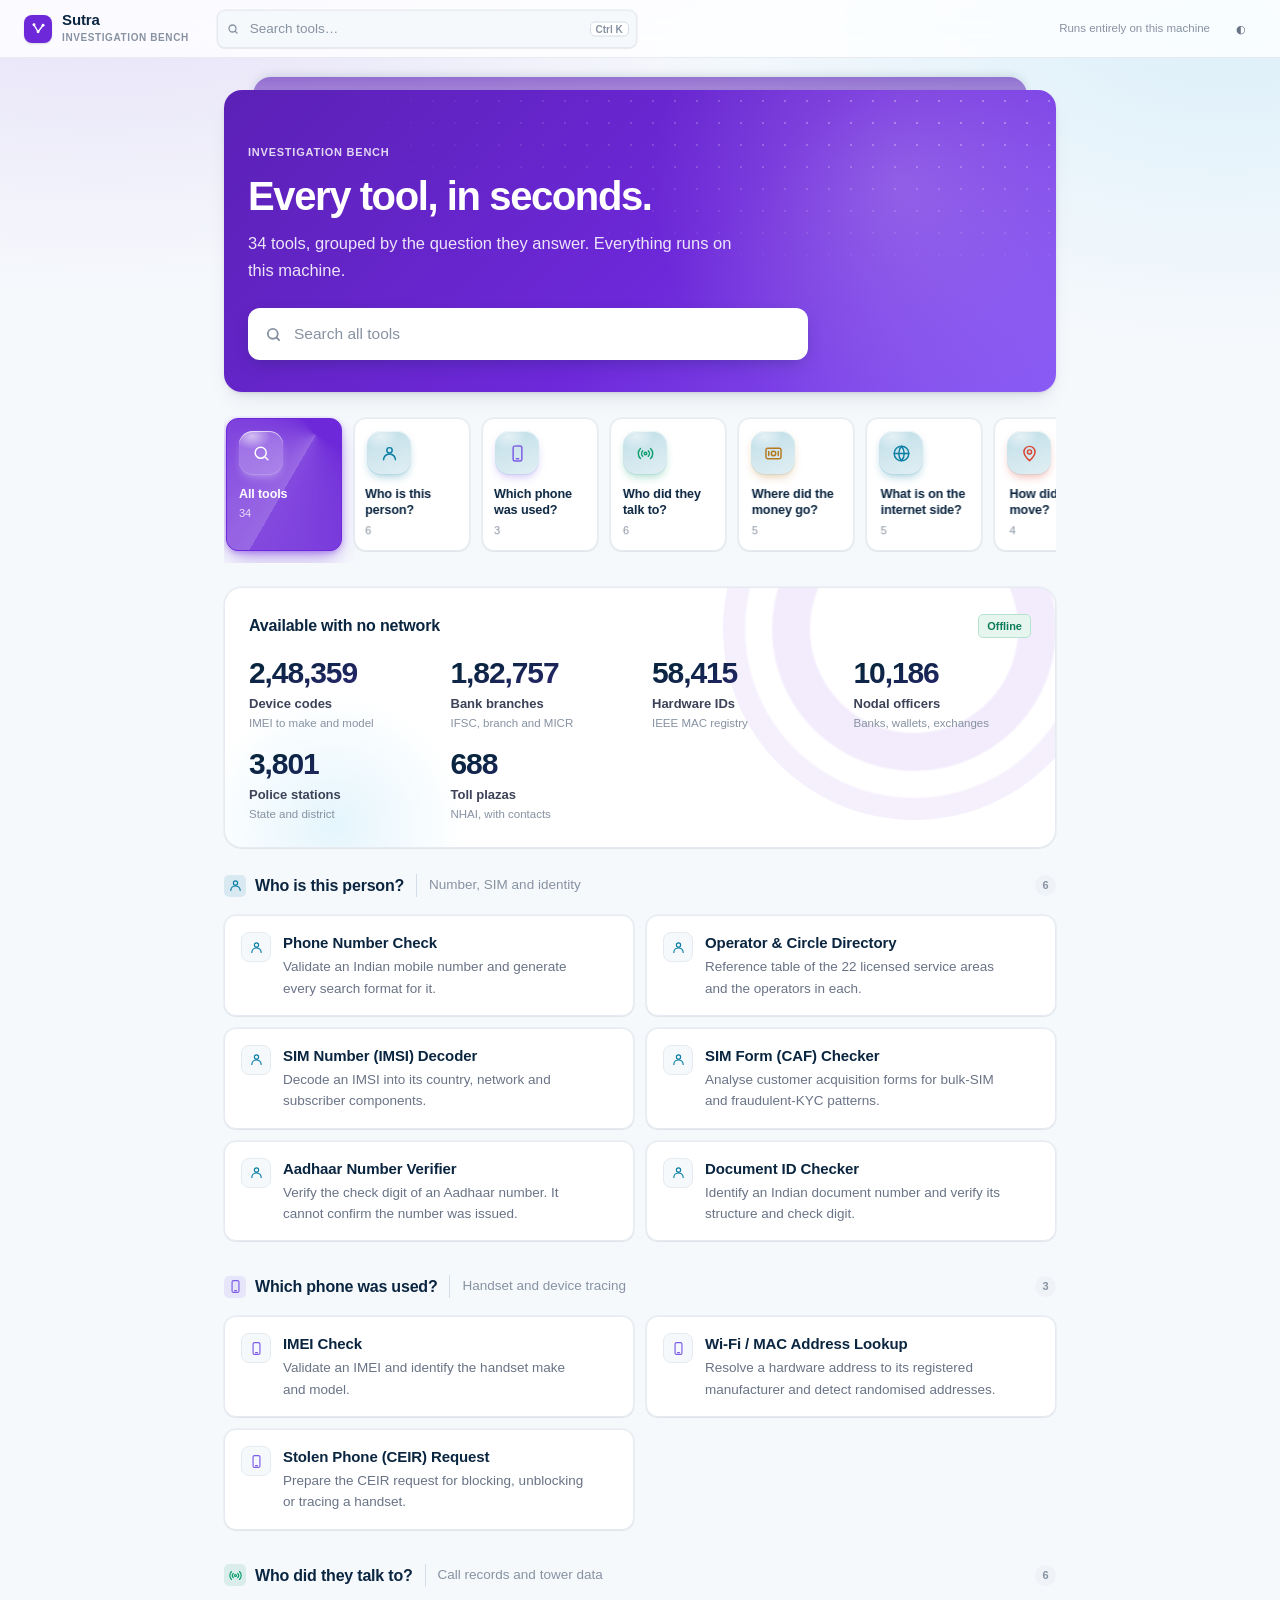
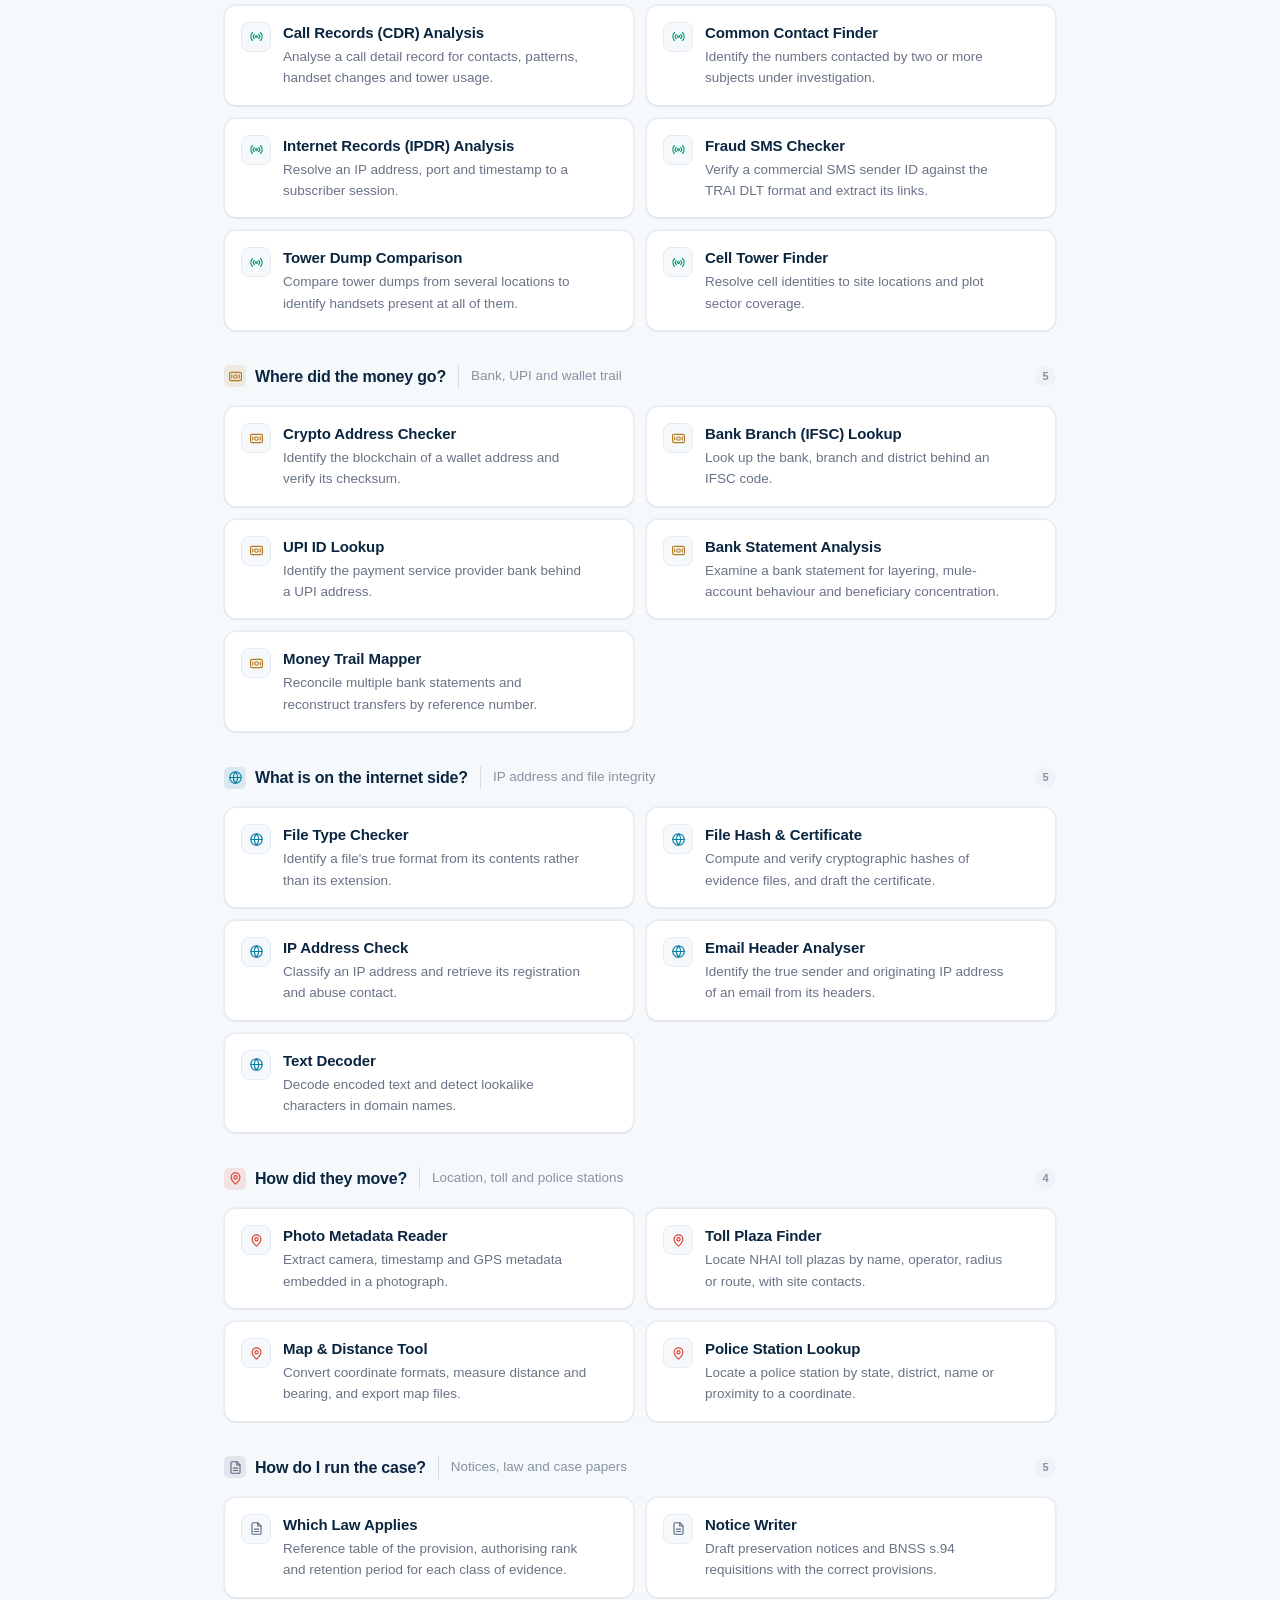
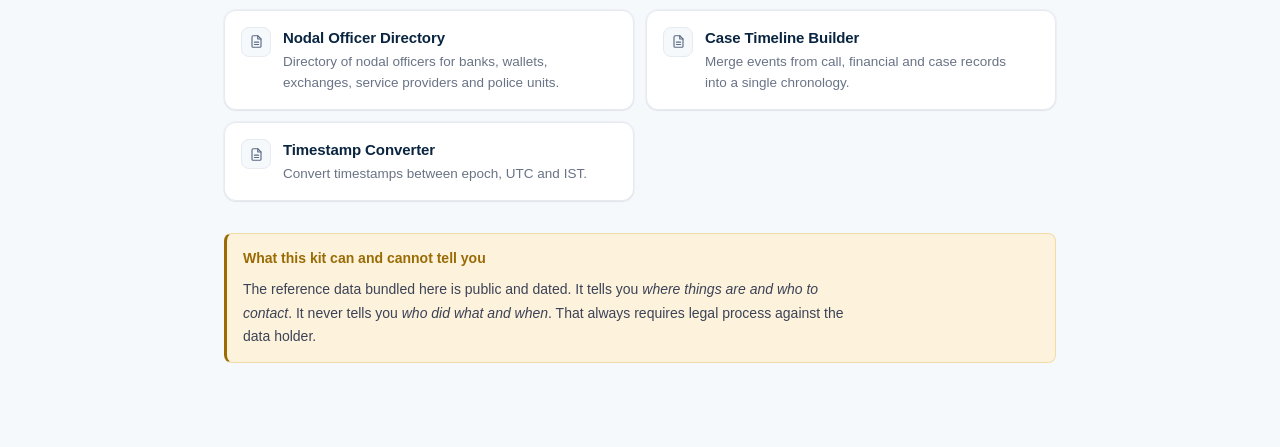
==== commit b367d671: "Add files via upload" ====
--- a/index.html
+++ b/index.html
@@ -6,7 +6,7 @@
 <title>Sutra</title>
 <meta name="description" content="Sutra. An offline investigation bench: reference lookups and evidence-file analysis that run entirely in the browser.">
 <meta name="theme-color" content="#635BFF">
-<link rel="stylesheet" href="assets/app.css?v=52">
+<link rel="stylesheet" href="assets/app.css?v=57">
 <link rel="icon" href="data:image/svg+xml,%3Csvg xmlns='http://www.w3.org/2000/svg' viewBox='0 0 32 32'%3E%3Crect width='32' height='32' rx='7' fill='%23635BFF'/%3E%3Cpath d='M9 9.6 15.4 20 23 10.2' fill='none' stroke='%23fff' stroke-width='2.4' stroke-linecap='round' stroke-linejoin='round'/%3E%3Ccircle cx='9' cy='9.6' r='2.7' fill='%23fff'/%3E%3Ccircle cx='15.4' cy='20' r='2.7' fill='%23fff'/%3E%3Ccircle cx='23' cy='10.2' r='2.7' fill='%23fff'/%3E%3C/svg%3E">
 </head>
 <body>
@@ -38,30 +38,30 @@
 <div class="toast-host"></div>
 
 <!-- core runtime -->
-<script src="assets/core.js?v=52"></script>
+<script src="assets/core.js?v=57"></script>
 
 <!-- content and reference data -->
-<script src="assets/ingest.js?v=52"></script>
-<script src="data/i18n.js?v=52"></script>
-<script src="data/telecom.js?v=52"></script>
-<script src="data/reference.js?v=52"></script>
-<script src="data/rdap.js?v=52"></script>
+<script src="assets/ingest.js?v=57"></script>
+<script src="data/i18n.js?v=57"></script>
+<script src="data/telecom.js?v=57"></script>
+<script src="data/reference.js?v=57"></script>
+<script src="data/rdap.js?v=57"></script>
 
 <!-- tools, grouped by the question they answer -->
-<script src="tools/identity.js?v=52"></script>
-<script src="tools/idcheck.js?v=52"></script>
-<script src="tools/crypto.js?v=52"></script>
-<script src="tools/fileforensics.js?v=52"></script>
-<script src="tools/device.js?v=52"></script>
-<script src="tools/telecom.js?v=52"></script>
-<script src="tools/cellspyder.js?v=52"></script>
-<script src="tools/money.js?v=52"></script>
-<script src="tools/moneytrail.js?v=52"></script>
-<script src="tools/network.js?v=52"></script>
-<script src="tools/movement.js?v=52"></script>
-<script src="tools/police.js?v=52"></script>
-<script src="tools/case.js?v=52"></script>
-<script src="tools/extras.js?v=52"></script>
+<script src="tools/identity.js?v=57"></script>
+<script src="tools/idcheck.js?v=57"></script>
+<script src="tools/crypto.js?v=57"></script>
+<script src="tools/fileforensics.js?v=57"></script>
+<script src="tools/device.js?v=57"></script>
+<script src="tools/telecom.js?v=57"></script>
+<script src="tools/cellspyder.js?v=57"></script>
+<script src="tools/money.js?v=57"></script>
+<script src="tools/moneytrail.js?v=57"></script>
+<script src="tools/network.js?v=57"></script>
+<script src="tools/movement.js?v=57"></script>
+<script src="tools/police.js?v=57"></script>
+<script src="tools/case.js?v=57"></script>
+<script src="tools/extras.js?v=57"></script>
 
 <script>
   document.getElementById("brand-mark").innerHTML = TK.logoMark(17);
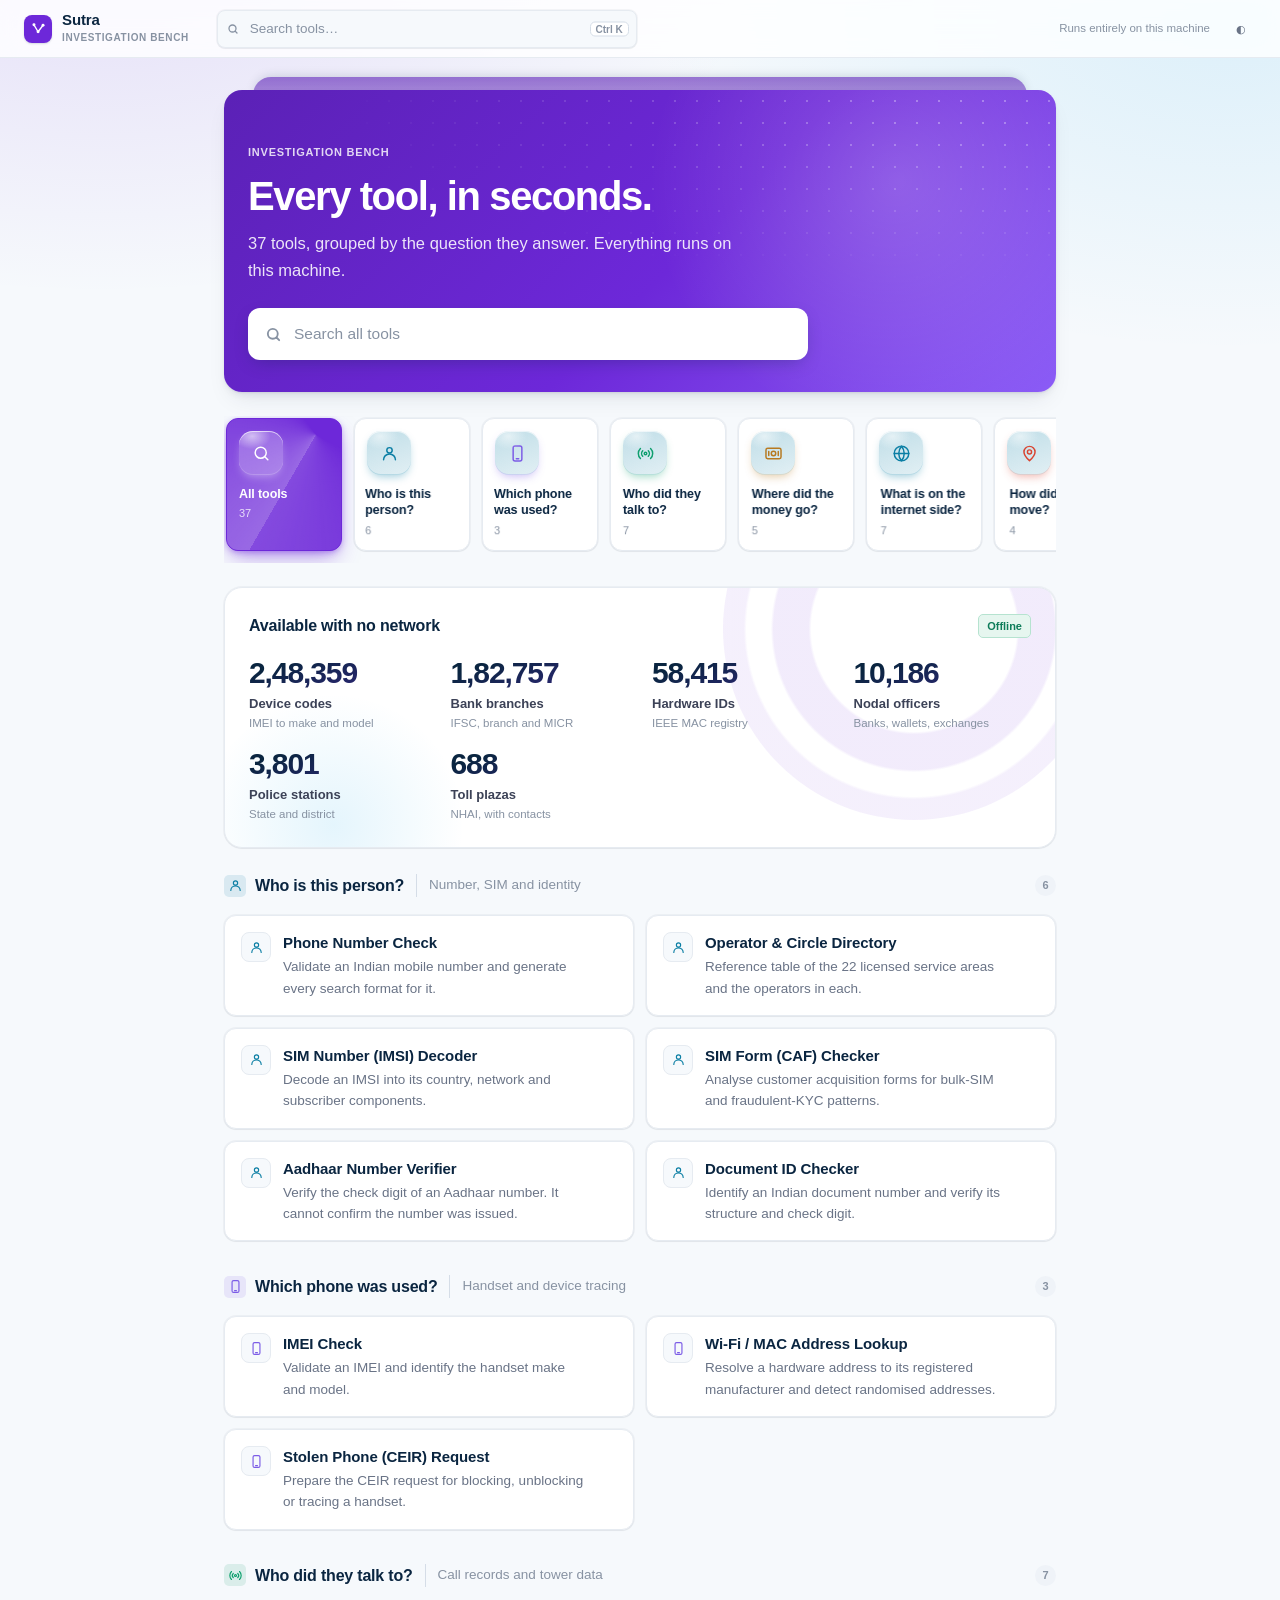
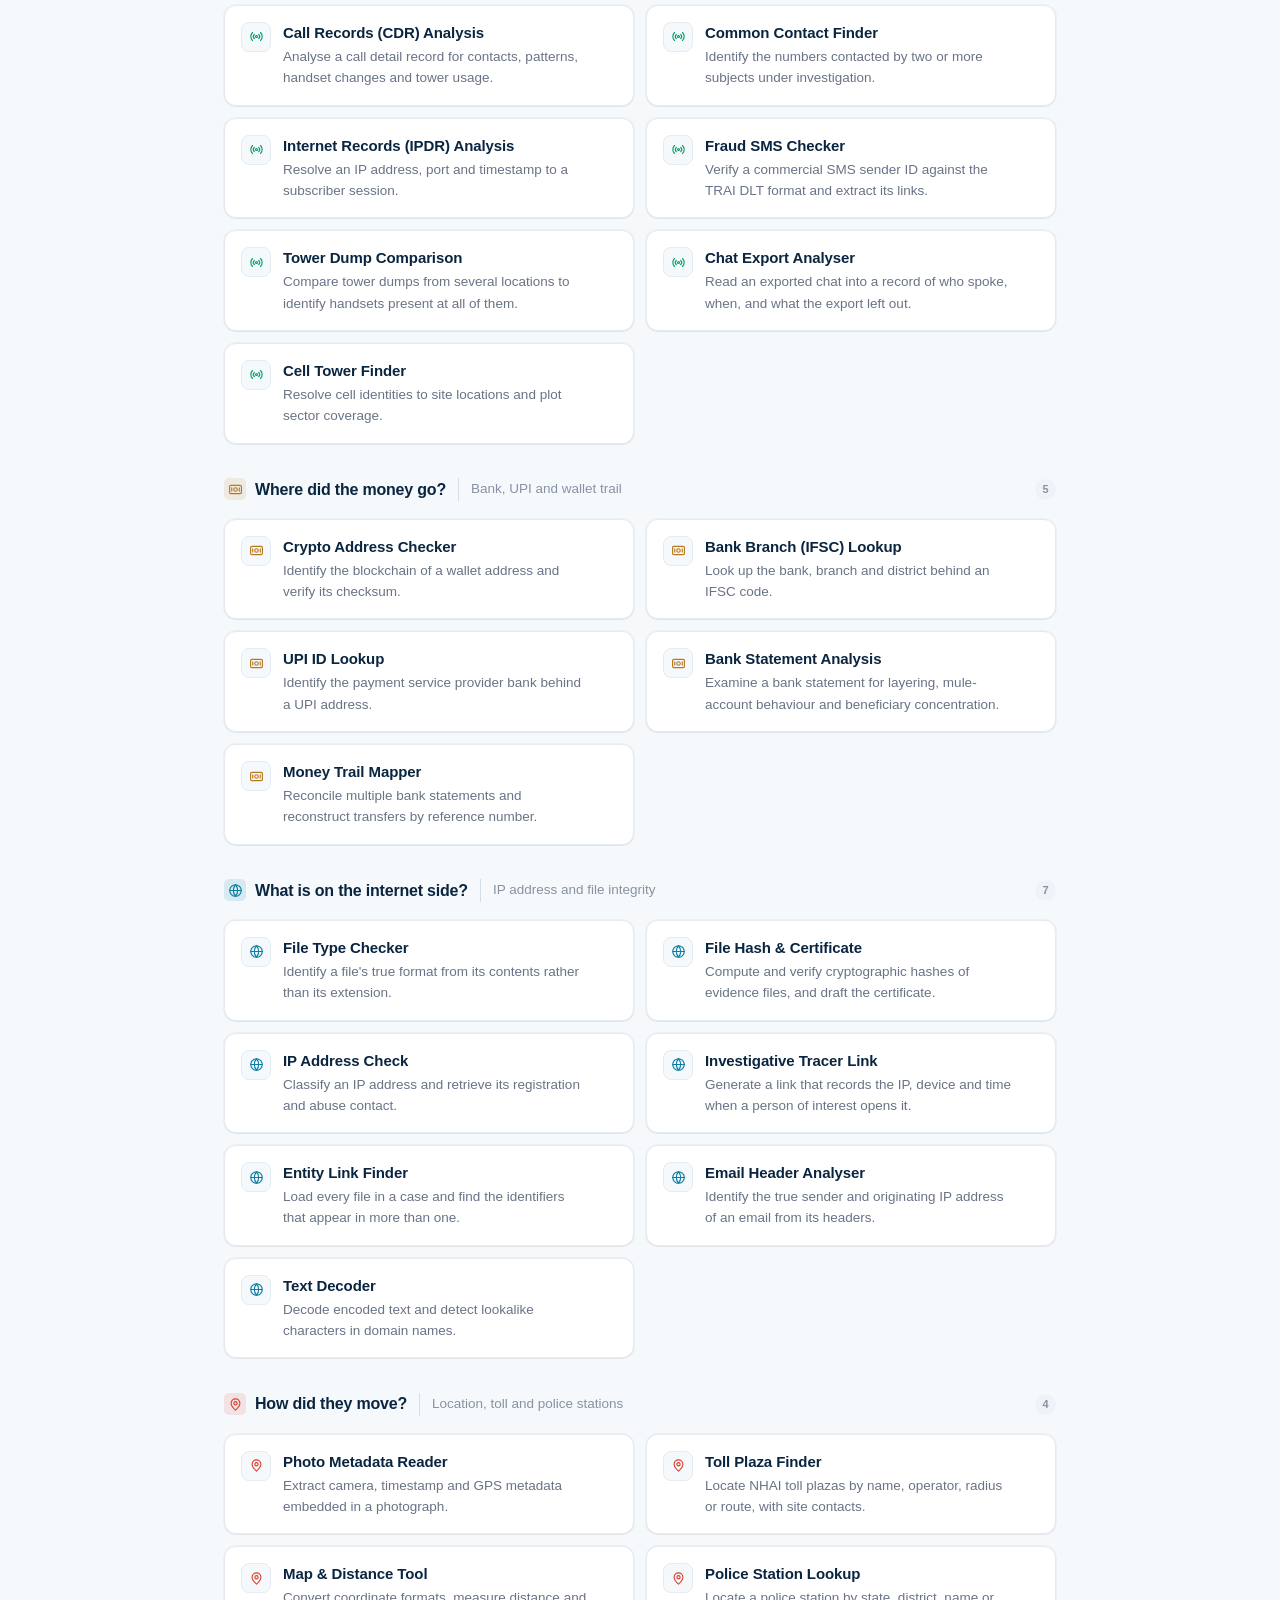
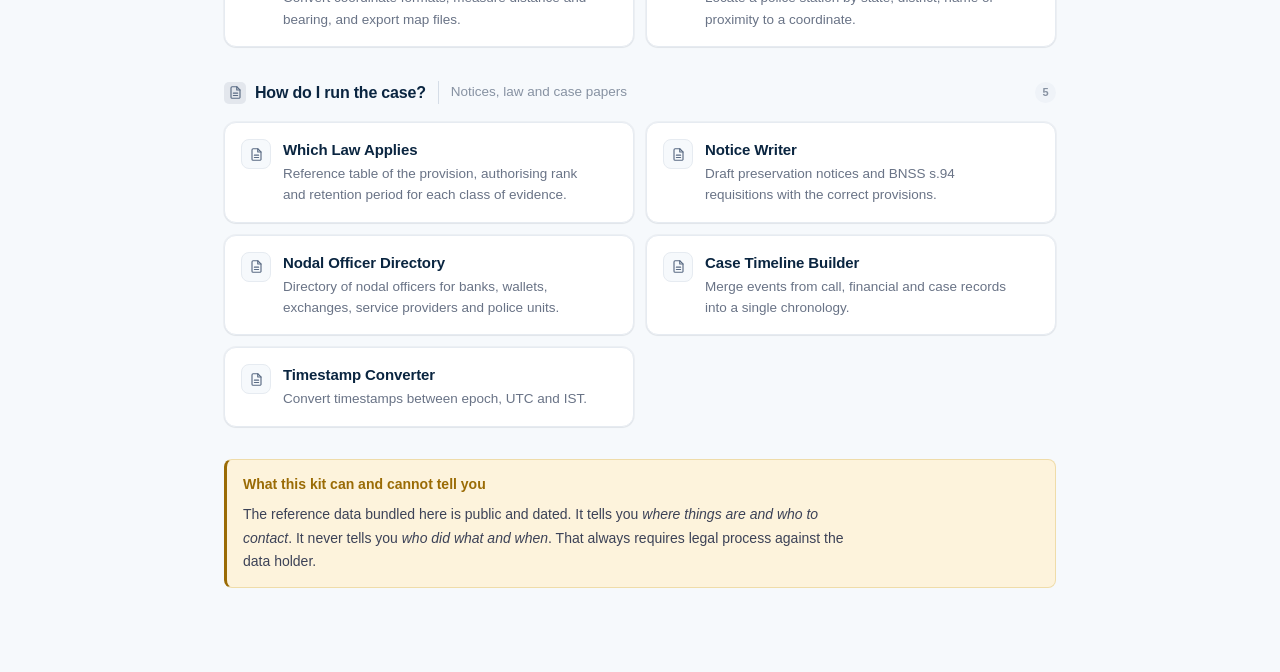
==== commit 3af77f50: "Add files via upload" ====
--- a/index.html
+++ b/index.html
@@ -6,7 +6,7 @@
 <title>Sutra</title>
 <meta name="description" content="Sutra. An offline investigation bench: reference lookups and evidence-file analysis that run entirely in the browser.">
 <meta name="theme-color" content="#635BFF">
-<link rel="stylesheet" href="assets/app.css?v=57">
+<link rel="stylesheet" href="assets/app.css?v=71">
 <link rel="icon" href="data:image/svg+xml,%3Csvg xmlns='http://www.w3.org/2000/svg' viewBox='0 0 32 32'%3E%3Crect width='32' height='32' rx='7' fill='%23635BFF'/%3E%3Cpath d='M9 9.6 15.4 20 23 10.2' fill='none' stroke='%23fff' stroke-width='2.4' stroke-linecap='round' stroke-linejoin='round'/%3E%3Ccircle cx='9' cy='9.6' r='2.7' fill='%23fff'/%3E%3Ccircle cx='15.4' cy='20' r='2.7' fill='%23fff'/%3E%3Ccircle cx='23' cy='10.2' r='2.7' fill='%23fff'/%3E%3C/svg%3E">
 </head>
 <body>
@@ -38,30 +38,33 @@
 <div class="toast-host"></div>
 
 <!-- core runtime -->
-<script src="assets/core.js?v=57"></script>
+<script src="assets/core.js?v=71"></script>
 
 <!-- content and reference data -->
-<script src="assets/ingest.js?v=57"></script>
-<script src="data/i18n.js?v=57"></script>
-<script src="data/telecom.js?v=57"></script>
-<script src="data/reference.js?v=57"></script>
-<script src="data/rdap.js?v=57"></script>
+<script src="assets/ingest.js?v=71"></script>
+<script src="data/i18n.js?v=71"></script>
+<script src="data/telecom.js?v=71"></script>
+<script src="data/reference.js?v=71"></script>
+<script src="data/rdap.js?v=71"></script>
 
 <!-- tools, grouped by the question they answer -->
-<script src="tools/identity.js?v=57"></script>
-<script src="tools/idcheck.js?v=57"></script>
-<script src="tools/crypto.js?v=57"></script>
-<script src="tools/fileforensics.js?v=57"></script>
-<script src="tools/device.js?v=57"></script>
-<script src="tools/telecom.js?v=57"></script>
-<script src="tools/cellspyder.js?v=57"></script>
-<script src="tools/money.js?v=57"></script>
-<script src="tools/moneytrail.js?v=57"></script>
-<script src="tools/network.js?v=57"></script>
-<script src="tools/movement.js?v=57"></script>
-<script src="tools/police.js?v=57"></script>
-<script src="tools/case.js?v=57"></script>
-<script src="tools/extras.js?v=57"></script>
+<script src="tools/identity.js?v=71"></script>
+<script src="tools/idcheck.js?v=71"></script>
+<script src="tools/crypto.js?v=71"></script>
+<script src="tools/fileforensics.js?v=71"></script>
+<script src="tools/device.js?v=71"></script>
+<script src="tools/telecom.js?v=71"></script>
+<script src="tools/chat.js?v=71"></script>
+<script src="tools/cellspyder.js?v=71"></script>
+<script src="tools/money.js?v=71"></script>
+<script src="tools/moneytrail.js?v=71"></script>
+<script src="tools/network.js?v=71"></script>
+<script src="tools/canary.js?v=71"></script>
+<script src="tools/movement.js?v=71"></script>
+<script src="tools/linkfinder.js?v=71"></script>
+<script src="tools/police.js?v=71"></script>
+<script src="tools/case.js?v=71"></script>
+<script src="tools/extras.js?v=71"></script>
 
 <script>
   document.getElementById("brand-mark").innerHTML = TK.logoMark(17);
--- a/assets/app.css
+++ b/assets/app.css
@@ -1061,6 +1061,21 @@
   .main .wrap { padding-bottom: calc(var(--s8) + 24px); }
 }
 
+/* ------------------------------------------------- tracer status
+   A plain-language line telling the officer whether the capture server
+   is up, with a coloured dot they read before the words. */
+.cn-status {
+  display: flex; align-items: center; gap: 9px;
+  padding: 11px 14px; border-radius: var(--r3);
+  background: var(--bg-2); border: 1px solid var(--line);
+  font-size: var(--t-sm); color: var(--fg-1); line-height: 1.5;
+}
+.cn-dot { width: 9px; height: 9px; border-radius: 50%; flex: none; background: var(--fg-3); }
+.cn-dot.ok   { background: var(--ok); box-shadow: 0 0 0 3px color-mix(in srgb, var(--ok) 22%, transparent); }
+.cn-dot.off  { background: var(--danger); box-shadow: 0 0 0 3px color-mix(in srgb, var(--danger) 22%, transparent); }
+.cn-dot.wait { background: var(--warn); animation: cn-pulse 1s ease-in-out infinite; }
+@keyframes cn-pulse { 50% { opacity: .35; } }
+
 /* ============================================================ palette */
 
 .cmdk-veil {
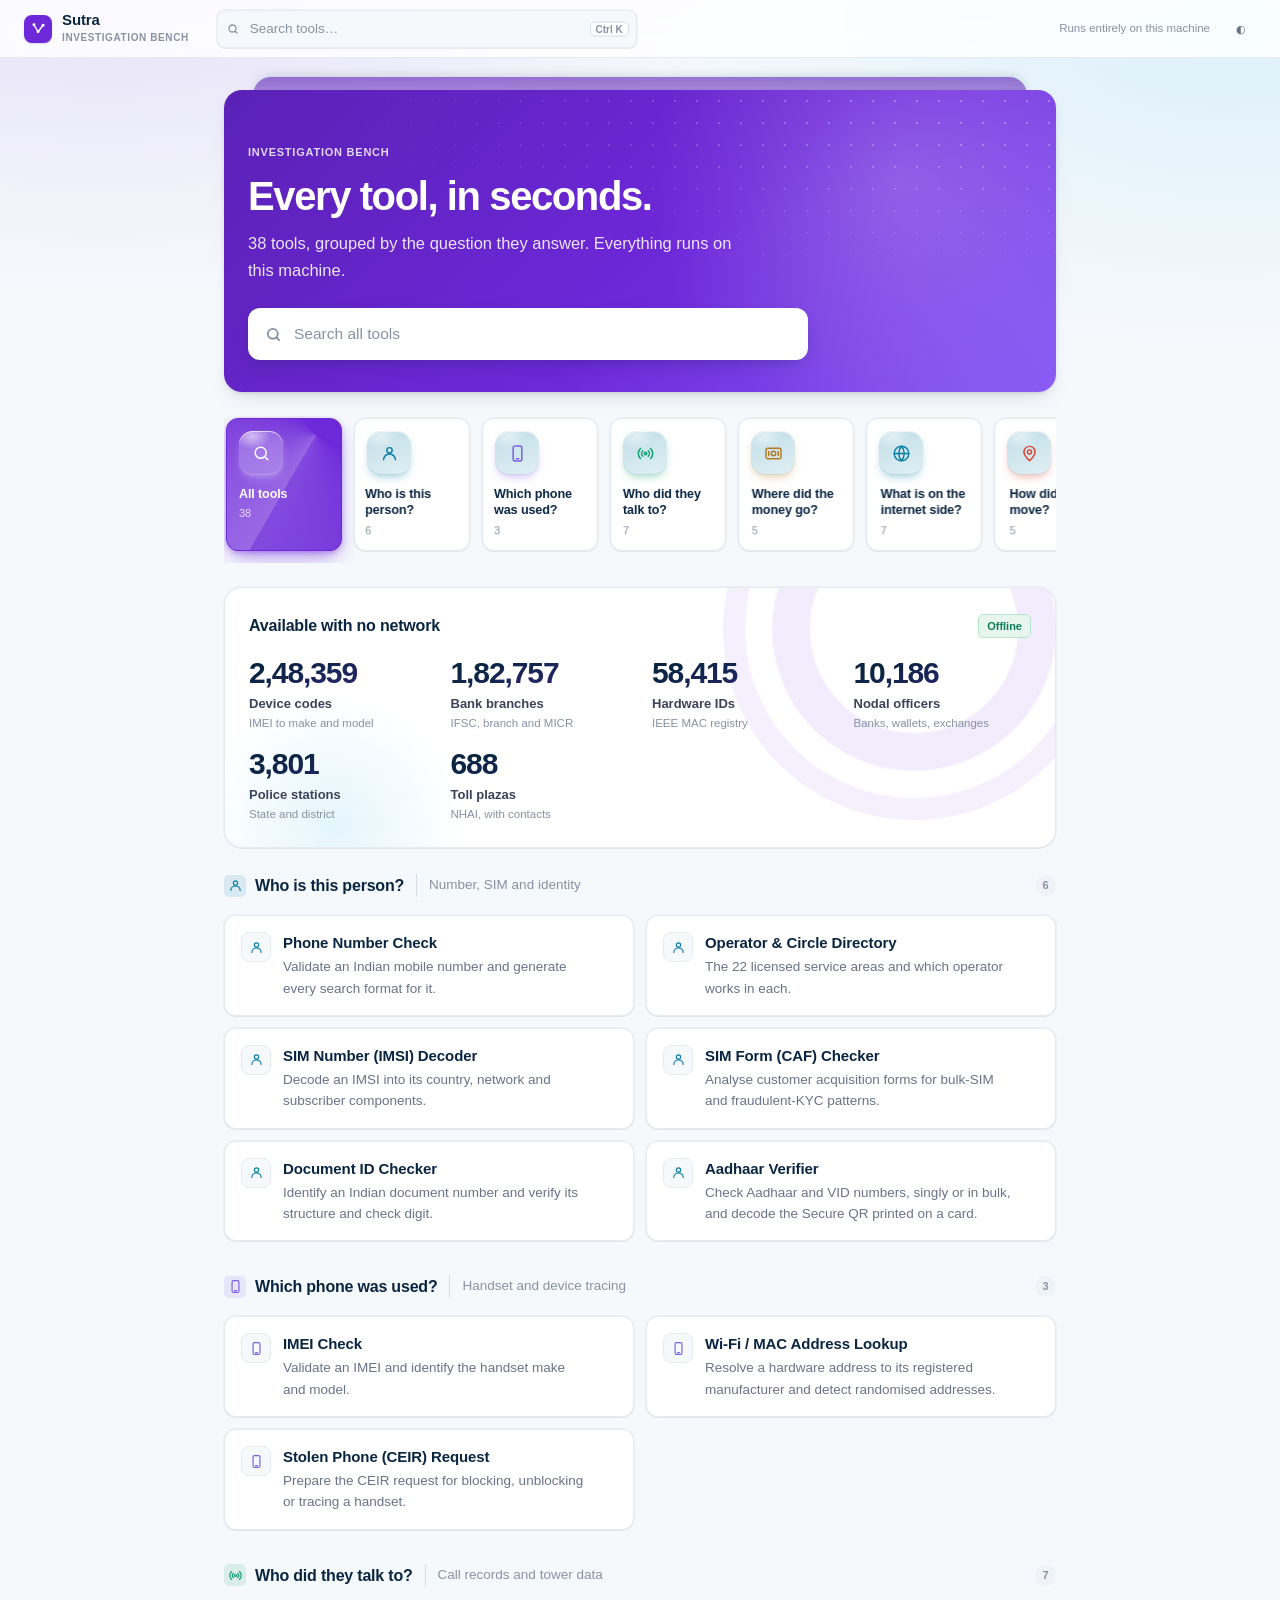
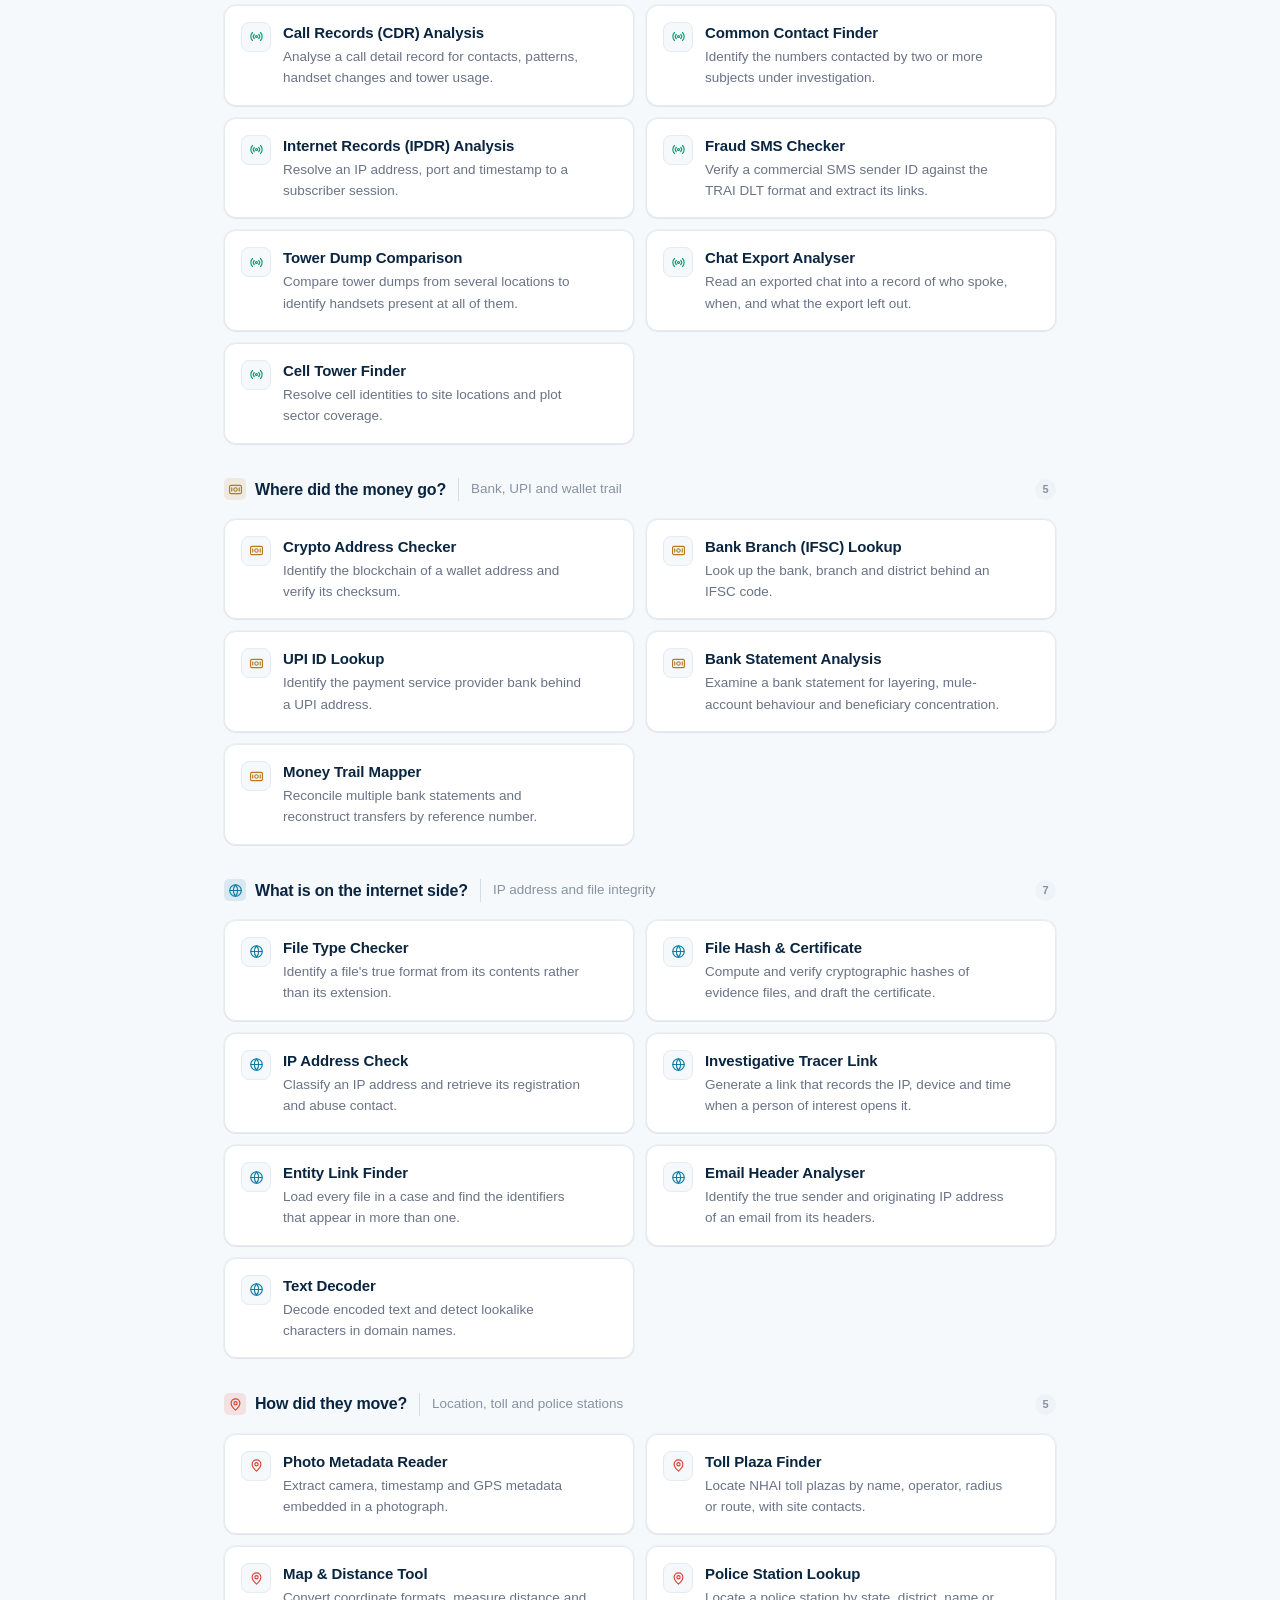
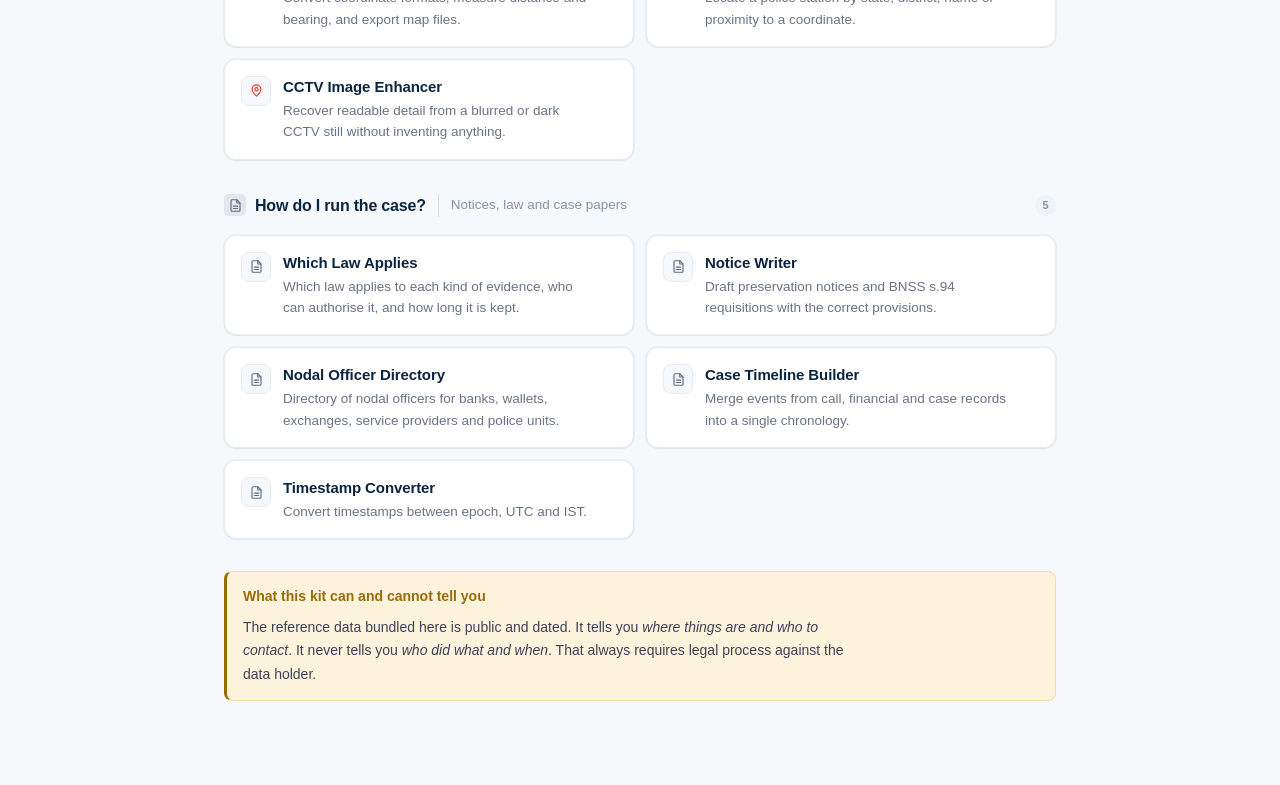
==== commit a55d4217: "Add files via upload" ====
--- a/index.html
+++ b/index.html
@@ -6,7 +6,7 @@
 <title>Sutra</title>
 <meta name="description" content="Sutra. An offline investigation bench: reference lookups and evidence-file analysis that run entirely in the browser.">
 <meta name="theme-color" content="#635BFF">
-<link rel="stylesheet" href="assets/app.css?v=71">
+<link rel="stylesheet" href="assets/app.css?v=101">
 <link rel="icon" href="data:image/svg+xml,%3Csvg xmlns='http://www.w3.org/2000/svg' viewBox='0 0 32 32'%3E%3Crect width='32' height='32' rx='7' fill='%23635BFF'/%3E%3Cpath d='M9 9.6 15.4 20 23 10.2' fill='none' stroke='%23fff' stroke-width='2.4' stroke-linecap='round' stroke-linejoin='round'/%3E%3Ccircle cx='9' cy='9.6' r='2.7' fill='%23fff'/%3E%3Ccircle cx='15.4' cy='20' r='2.7' fill='%23fff'/%3E%3Ccircle cx='23' cy='10.2' r='2.7' fill='%23fff'/%3E%3C/svg%3E">
 </head>
 <body>
@@ -38,33 +38,36 @@
 <div class="toast-host"></div>
 
 <!-- core runtime -->
-<script src="assets/core.js?v=71"></script>
+<script src="assets/core.js?v=101"></script>
 
 <!-- content and reference data -->
-<script src="assets/ingest.js?v=71"></script>
-<script src="data/i18n.js?v=71"></script>
-<script src="data/telecom.js?v=71"></script>
-<script src="data/reference.js?v=71"></script>
-<script src="data/rdap.js?v=71"></script>
+<script src="assets/ingest.js?v=101"></script>
+<script src="data/i18n.js?v=101"></script>
+<script src="data/telecom.js?v=101"></script>
+<script src="data/reference.js?v=101"></script>
+<script src="data/rdap.js?v=101"></script>
 
 <!-- tools, grouped by the question they answer -->
-<script src="tools/identity.js?v=71"></script>
-<script src="tools/idcheck.js?v=71"></script>
-<script src="tools/crypto.js?v=71"></script>
-<script src="tools/fileforensics.js?v=71"></script>
-<script src="tools/device.js?v=71"></script>
-<script src="tools/telecom.js?v=71"></script>
-<script src="tools/chat.js?v=71"></script>
-<script src="tools/cellspyder.js?v=71"></script>
-<script src="tools/money.js?v=71"></script>
-<script src="tools/moneytrail.js?v=71"></script>
-<script src="tools/network.js?v=71"></script>
-<script src="tools/canary.js?v=71"></script>
-<script src="tools/movement.js?v=71"></script>
-<script src="tools/linkfinder.js?v=71"></script>
-<script src="tools/police.js?v=71"></script>
-<script src="tools/case.js?v=71"></script>
-<script src="tools/extras.js?v=71"></script>
+<script src="tools/identity.js?v=101"></script>
+<script src="tools/idcheck.js?v=101"></script>
+<script src="tools/aadhaar.js?v=101"></script>
+<script src="tools/crypto.js?v=101"></script>
+<script src="tools/fileforensics.js?v=101"></script>
+<script src="tools/device.js?v=101"></script>
+<script src="tools/telecom.js?v=101"></script>
+<script src="tools/chat.js?v=101"></script>
+<script src="tools/cellspyder.js?v=101"></script>
+<script src="tools/money.js?v=101"></script>
+<script src="tools/moneytrail.js?v=101"></script>
+<script src="tools/network.js?v=101"></script>
+<script src="tools/canary.js?v=101"></script>
+<script src="tools/movement.js?v=101"></script>
+<script src="tools/linkfinder.js?v=101"></script>
+<script src="tools/police.js?v=101"></script>
+<script src="tools/case.js?v=101"></script>
+<script src="assets/vendor/onnxruntime/ort.wasm.min.js?v=101"></script>
+<script src="tools/imageenhance.js?v=101"></script>
+<script src="tools/extras.js?v=101"></script>
 
 <script>
   document.getElementById("brand-mark").innerHTML = TK.logoMark(17);
--- a/assets/app.css
+++ b/assets/app.css
@@ -1,1233 +1,1439 @@
-/* ============================================================
-   Investigator Toolkit design system v3
-
-   Reference point: Stripe. What that actually means here -
-     · light-first, white cards on a faintly tinted page
-     · hairline borders doing the structural work, not shadows
-     · ONE accent colour, used only for action and state
-     · tight, confident type; small uppercase micro-labels
-     · no ambient gradients, no glows, no decorative blur
-     · density without crowding, generous line-height, tight boxes
-
-   Everything that previously looked generated (radial background
-   washes, glowing dots, gradient buttons and card overlays) is gone.
-   Class vocabulary is unchanged, so all 27 tools keep working.
-   ============================================================ */
-
-/* ------------------------------------------------- tokens: light */
-:root {
-  color-scheme: light;
-
-  --bg:        #F6F9FC;   /* page */
-  --bg-1:      #FFFFFF;   /* card */
-  --bg-2:      #F6F9FC;   /* inset / subtle fill */
-  --bg-3:      #EFF3F8;   /* table head, chips */
-  --bg-4:      #E6ECF3;
-
-  --line:      #E6EBF1;   /* hairline */
-  --line-2:    #D5DDE7;   /* control border */
-  --line-3:    #B9C4D2;   /* hover border */
-
-  --fg:        #0A2540;   /* headings, primary text */
-  --fg-1:      #3C4257;   /* body */
-  --fg-2:      #697386;   /* secondary */
-  --fg-3:      #8792A2;   /* muted / labels */
-
-  --accent:      #6D28D9;
-  --accent-2:    #8B5CF6;
-  --accent-3:    #5B21B6;
-  --accent-bg:   #F5F3FF;
-  --accent-line: #DDD6FE;
-
-  --ok:     #0E7C5A;  --ok-bg:     #E6F6EF;  --ok-line:  #B6E3D0;
-  --warn:   #9A6B05;  --warn-bg:   #FDF3DC;  --warn-line:#EFDCA9;
-  --danger: #C0341D;  --danger-bg: #FDEDE9;  --danger-line:#F6C9BE;
-  --info:   #4B44C7;  --info-bg:   #F1F0FF;  --info-line:#D7D4FF;
-
-  --sans: -apple-system, BlinkMacSystemFont, "Segoe UI", Inter, Roboto,
-          "Helvetica Neue", Arial, sans-serif;
-  --mono: ui-monospace, "SF Mono", "Cascadia Mono", Menlo, Consolas, monospace;
-
-  --t-xs:  11px;
-  --t-sm:  13.5px;
-  --t-md:  15px;
-  --t-lg:  16px;
-  --t-xl:  20px;
-  --t-2xl: 28px;
-  --t-3xl: 36px;
-
-  --s1: 4px;  --s2: 8px;  --s3: 12px; --s4: 16px;
-  --s5: 24px; --s6: 32px; --s7: 48px; --s8: 72px;
-
-  --r1: 5px;  --r2: 8px;  --r3: 12px; --r4: 18px;
-
-  --sh-1: 0 1px 1px rgba(10,37,64,.05), 0 0 0 1px rgba(10,37,64,.04);
-  --sh-2: 0 1px 2px rgba(10,37,64,.07), 0 4px 10px -2px rgba(10,37,64,.09), 0 12px 24px -8px rgba(10,37,64,.10);
-  --sh-3: 0 1px 2px rgba(10,37,64,.08), 0 8px 20px -4px rgba(10,37,64,.12), 0 28px 56px -12px rgba(10,37,64,.18);
-  --ring: 0 0 0 3px rgba(109,40,217,.26);
-
-  --header-h: 58px;
-}
-
-/* -------------------------------------------------- tokens: dark */
-[data-theme="dark"] {
-  color-scheme: dark;
-
-  --bg:     #0A1626;
-  --bg-1:   #0F1D30;
-  --bg-2:   #14243A;
-  --bg-3:   #1A2C45;
-  --bg-4:   #223651;
-
-  --line:   #1D3049;
-  --line-2: #2A405C;
-  --line-3: #3D5674;
-
-  --fg:     #F0F4F9;
-  --fg-1:   #C2CEDC;
-  --fg-2:   #8FA0B5;
-  --fg-3:   #6B7D95;
-
-  --accent:      #A78BFA;
-  --accent-2:    #C4B5FD;
-  --accent-3:    #8B5CF6;
-  --accent-bg:   #241B45;
-  --accent-line: #43317B;
-
-  --ok:     #3ECF8E;  --ok-bg:     #0C2A21;  --ok-line:  #17493A;
-  --warn:   #E5B33D;  --warn-bg:   #2C2410;  --warn-line:#4A3D18;
-  --danger: #F2705C;  --danger-bg: #2E1815;  --danger-line:#542620;
-  --info:   #A29DFF;  --info-bg:   #1B1F45;  --info-line:#33306B;
-
-  --sh-1: 0 1px 1px rgba(0,0,0,.28), 0 0 0 1px rgba(255,255,255,.04);
-  --sh-2: 0 1px 2px rgba(0,0,0,.35), 0 4px 12px -2px rgba(0,0,0,.45), 0 14px 28px -10px rgba(0,0,0,.5);
-  --sh-3: 0 1px 2px rgba(0,0,0,.4), 0 10px 24px -6px rgba(0,0,0,.55), 0 30px 60px -14px rgba(0,0,0,.65);
-  --ring: 0 0 0 3px rgba(167,139,250,.30);
-}
-
-* { box-sizing: border-box; }
-html, body { height: 100%; }
-
-/* ---------------------------------------------------------- icons */
-.ic { display: block; flex: none; }
-svg.ic { vertical-align: middle; }
-
-/* cluster glyph: a tinted square holding the icon, coloured per cluster */
-.cl-ic {
-  display: inline-flex; align-items: center; justify-content: center;
-  width: 22px; height: 22px; flex: none;
-  border-radius: var(--r1);
-  background: color-mix(in srgb, currentColor 12%, transparent);
-}
-.tool-eyebrow .cl-ic { width: 20px; height: 20px; }
-
-.brand-mark svg { display: block; }
-.brand-text { display: flex; flex-direction: column; min-width: 0; }
-
-/* ---------------------------------------------------------- motion */
-@keyframes fade-up   { from { opacity: 0; transform: translateY(6px); } }
-@keyframes fade-in   { from { opacity: 0; } }
-@keyframes pop-in    { from { opacity: 0; transform: translateY(8px) scale(.985); } }
-@keyframes veil-in   { from { opacity: 0; } }
-@keyframes toast-in  { from { opacity: 0; transform: translateY(10px); } }
-@keyframes shimmer   { to { background-position: 200% 0; } }
-
-/* a route change animates its content in once, staggered by section */
-.main .wrap > * { animation: fade-up .32s cubic-bezier(.22,.9,.3,1) both; }
-.main .wrap > *:nth-child(1) { animation-delay: 0ms; }
-.main .wrap > *:nth-child(2) { animation-delay: 40ms; }
-.main .wrap > *:nth-child(3) { animation-delay: 80ms; }
-.main .wrap > *:nth-child(n+4) { animation-delay: 110ms; }
-
-.tool-grid .tool-card { animation: fade-up .3s cubic-bezier(.22,.9,.3,1) both; }
-.tool-grid .tool-card:nth-child(1) { animation-delay: 0ms; }
-.tool-grid .tool-card:nth-child(2) { animation-delay: 25ms; }
-.tool-grid .tool-card:nth-child(3) { animation-delay: 50ms; }
-.tool-grid .tool-card:nth-child(4) { animation-delay: 75ms; }
-.tool-grid .tool-card:nth-child(n+5) { animation-delay: 95ms; }
-
-.stat { animation: fade-up .3s cubic-bezier(.22,.9,.3,1) both; }
-.rail-item { animation: fade-up .28s ease-out both; }
-.rail-item:nth-child(n+6) { animation-delay: 0ms; }
-
-/* Two very soft washes, fixed to the viewport so content scrolls across
-   a stable field rather than dragging the colour with it. Kept faint:
-   this sits behind evidence tables that have to stay readable. */
-body {
-  margin: 0;
-  background:
-    radial-gradient(1100px 620px at 8% -10%, color-mix(in srgb, var(--accent) 14%, transparent), transparent 62%),
-    radial-gradient(900px 520px at 96% 2%, color-mix(in srgb, #0EA5E9 11%, transparent), transparent 64%),
-    var(--bg);
-  background-attachment: fixed;
-  color: var(--fg-1);
-  font: 400 var(--t-md)/1.7 var(--sans);
-  -webkit-font-smoothing: antialiased;
-  -moz-osx-font-smoothing: grayscale;
-  font-variant-numeric: tabular-nums;
-}
-[data-theme="dark"] body {
-  background:
-    radial-gradient(1100px 620px at 8% -10%, color-mix(in srgb, var(--accent) 17%, transparent), transparent 62%),
-    radial-gradient(900px 520px at 96% 2%, color-mix(in srgb, #0EA5E9 13%, transparent), transparent 64%),
-    var(--bg);
-  background-attachment: fixed;
-}
-
-::selection { background: var(--accent-bg); color: var(--accent-3); }
-[data-theme="dark"] ::selection { color: var(--fg); }
-
-*::-webkit-scrollbar { width: 10px; height: 10px; }
-*::-webkit-scrollbar-track { background: transparent; }
-*::-webkit-scrollbar-thumb {
-  background: var(--line-2); border-radius: 10px;
-  border: 3px solid transparent; background-clip: content-box;
-}
-*::-webkit-scrollbar-thumb:hover { background: var(--line-3); background-clip: content-box; }
-
-a { color: var(--accent); text-decoration: none; }
-a:hover { text-decoration: underline; }
-
-/* ============================================================ shell */
-
-/* Column shell: a fixed-height bar, then the page. The sidebar that used
-   to sit alongside is gone; the home page and the palette cover its job. */
-.app { display: flex; flex-direction: column; min-height: 100vh; }
-
-.topbar {
-  position: sticky; top: 0; z-index: 50;
-  display: flex; align-items: center; gap: var(--s4);
-  height: var(--header-h); flex: none;
-  padding: 0 var(--s5);
-  background: color-mix(in srgb, var(--bg-1) 82%, transparent);
-  border-bottom: 1px solid var(--line);
-  backdrop-filter: blur(14px) saturate(1.5);
-  -webkit-backdrop-filter: blur(14px) saturate(1.5);
-}
-.topbar .brand { border-bottom: 0; padding: 0; height: auto; flex: none; }
-.topbar .top-search { flex: 1 1 auto; max-width: 420px; margin-left: var(--s3); }
-.topbar .top-search .searchbox { width: 100%; }
-.topbar .lock {
-  margin-left: auto; flex: none;
-  font-size: 11.5px; color: var(--fg-3); white-space: nowrap;
-}
-@media (max-width: 760px) {
-  .topbar { padding: 0 var(--s4); gap: var(--s3); }
-  .topbar .lock { display: none; }
-  .topbar .brand-sub { display: none; }
-}
-@media (max-width: 520px) {
-  .topbar .top-search { display: none; }
-}
-
-
-.brand {
-  display: flex; align-items: center; gap: 10px;
-  padding: 0 var(--s4); height: var(--header-h); flex: none;
-  border-bottom: 1px solid var(--line);
-  color: var(--fg); user-select: none;
-}
-.brand:hover { text-decoration: none; }
-.brand-mark {
-  width: 28px; height: 28px; flex: none; border-radius: var(--r2);
-  background: var(--accent); color: #fff;
-  display: grid; place-items: center;
-  box-shadow: 0 1px 2px rgba(10,37,64,.16);
-}
-.brand-name {
-  display: block; font-weight: 600; font-size: 15px;
-  letter-spacing: -.1px; line-height: 1.25; color: var(--fg);
-}
-.brand-sub {
-  display: block; font-size: 10px; color: var(--fg-3);
-  letter-spacing: .06em; text-transform: uppercase; font-weight: 600;
-}
-
-
-.searchbox { position: relative; }
-/* declared after the generic input rules below at equal specificity, so
-   qualify the selector or the shared padding wins and the text lands
-   underneath the search glyph */
-.searchbox input[type="search"] {
-  padding: 7px 30px 7px 32px; font-size: var(--t-sm);
-  background: var(--bg-2); border-color: var(--line);
-}
-.searchbox input[type="search"]:hover { background: var(--bg-3); }
-.searchbox::before {
-  content: ""; position: absolute; left: 10px; top: 50%;
-  width: 12px; height: 12px; margin-top: -6px;
-  background: var(--fg-3);
-  -webkit-mask: no-repeat center/contain url("data:image/svg+xml,%3Csvg xmlns='http://www.w3.org/2000/svg' viewBox='0 0 24 24' fill='none' stroke='%23000' stroke-width='2.6' stroke-linecap='round'%3E%3Ccircle cx='11' cy='11' r='7'/%3E%3Cpath d='M20 20l-3.8-3.8'/%3E%3C/svg%3E");
-          mask: no-repeat center/contain url("data:image/svg+xml,%3Csvg xmlns='http://www.w3.org/2000/svg' viewBox='0 0 24 24' fill='none' stroke='%23000' stroke-width='2.6' stroke-linecap='round'%3E%3Ccircle cx='11' cy='11' r='7'/%3E%3Cpath d='M20 20l-3.8-3.8'/%3E%3C/svg%3E");
-}
-.searchbox .kbd { position: absolute; right: 8px; top: 50%; transform: translateY(-50%); }
-.kbd {
-  font: 600 10px var(--sans); color: var(--fg-3);
-  border: 1px solid var(--line-2); border-radius: var(--r1);
-  padding: 1px 5px; background: var(--bg-1); white-space: nowrap;
-}
-
-
-[data-theme="dark"] .nav a.active { color: var(--accent); }
-
-
-.main { flex: 1; overflow-y: auto; min-width: 0; }
-.wrap { max-width: 880px; margin: 0 auto; padding: var(--s6) var(--s5) var(--s8); }
-.wrap.wide { max-width: 1340px; }
-
-/* ============================================================ type */
-
-/* The tool page opens with a rule in the cluster colour above the title.
-   It costs one line of chrome and tells the officer at a glance which
-   part of the case they are in without reading anything. */
-.tool-head {
-  margin-bottom: var(--s5);
-  padding-bottom: var(--s5);
-  border-bottom: 1px solid var(--line);
-}
-.tool-head .tool-eyebrow {
-  display: inline-flex; align-items: center; gap: 7px;
-  font-size: 11px; font-weight: 600; letter-spacing: .07em;
-  text-transform: uppercase; color: var(--fg-3);
-}
-.tool-topline {
-  display: flex; align-items: center; justify-content: space-between;
-  gap: var(--s3); flex-wrap: wrap; margin-bottom: var(--s3);
-}
-.tool-eyebrow {
-  display: inline-flex; align-items: center; gap: 7px;
-  font-size: 11px; font-weight: 600; letter-spacing: .06em;
-  text-transform: uppercase; color: var(--fg-3);
-}
-.tool-eyebrow .dot { width: 6px; height: 6px; border-radius: 50%; flex: none; }
-
-.tool-head h1 {
-  margin: 0 0 var(--s2);
-  font-size: var(--t-2xl); font-weight: 640; letter-spacing: -.6px;
-  line-height: 1.2; color: var(--fg);
-}
-.tool-head p.lede {
-  margin: 0; color: var(--fg-2); font-size: 16px; line-height: 1.65; max-width: 66ch;
-}
-.tool-badges { display: flex; flex-wrap: wrap; gap: 6px; margin-top: var(--s4); }
-
-h2 { font-size: var(--t-xl); font-weight: 620; letter-spacing: -.35px; margin: var(--s6) 0 var(--s3); color: var(--fg); }
-h3 { font-size: 15px; font-weight: 600; letter-spacing: -.15px; margin: 0 0 var(--s3); color: var(--fg); }
-h4 {
-  font-size: 11px; font-weight: 600; letter-spacing: .07em;
-  text-transform: uppercase; color: var(--fg-3); margin: 0 0 var(--s2);
-}
-
-.muted { color: var(--fg-2); }
-.small { font-size: var(--t-sm); }
-.card > p.small, .card p.small.muted { max-width: 76ch; line-height: 1.65; }
-.xs    { font-size: var(--t-xs); }
-.mono  { font-family: var(--mono); font-variant-numeric: tabular-nums; }
-.center{ text-align: center; }
-.nowrap{ white-space: nowrap; }
-.grow  { flex: 1; }
-.hidden{ display: none !important; }
-
-.row { display: flex; gap: var(--s3); align-items: center; flex-wrap: wrap; }
-.row.tight { gap: var(--s2); }
-.stack > * + * { margin-top: var(--s3); }
-.grid { display: grid; gap: var(--s3); }
-.grid.c2 { grid-template-columns: repeat(auto-fit, minmax(240px, 1fr)); }
-.grid.c3 { grid-template-columns: repeat(auto-fit, minmax(200px, 1fr)); }
-.grid.c4 { grid-template-columns: repeat(auto-fit, minmax(160px, 1fr)); }
-
-hr { border: 0; border-top: 1px solid var(--line); margin: var(--s5) 0; }
-
-/* ============================================================ card */
-
-.card {
-  background: var(--bg-1);
-  border: 1px solid var(--line);
-  border-radius: var(--r3);
-  padding: var(--s5);
-  margin-bottom: var(--s4);
-  box-shadow: var(--sh-1);
-}
-.card.tight { padding: var(--s4); }
-.card > h3:first-child, .card > h2:first-child { margin-top: 0; }
-
-/* A per-result card carries its own verdict edge, taken from the badge it
-   already contains, so scanning a column of results reads as a column of
-   outcomes before a single word is read. Declared worst-last, because a
-   card holding both a pass and a failure should show the failure. */
-.card.tight:has(.badge.ok)     { box-shadow: inset 3px 0 0 var(--ok), var(--sh-1); }
-.card.tight:has(.badge.warn)   { box-shadow: inset 3px 0 0 var(--warn), var(--sh-1); }
-.card.tight:has(.badge.danger) { box-shadow: inset 3px 0 0 var(--danger), var(--sh-1); }
-
-/* ============================================================ badge */
-
-.badge {
-  display: inline-flex; align-items: center; gap: 5px;
-  padding: 2px 8px; border-radius: var(--r1);
-  font-size: var(--t-xs); font-weight: 600; line-height: 18px;
-  background: var(--bg-3); color: var(--fg-2);
-  border: 1px solid transparent; white-space: nowrap;
-}
-.badge.ok     { background: var(--ok-bg);     color: var(--ok);     border-color: var(--ok-line); }
-.badge.warn   { background: var(--warn-bg);   color: var(--warn);   border-color: var(--warn-line); }
-.badge.danger { background: var(--danger-bg); color: var(--danger); border-color: var(--danger-line); }
-.badge.info   { background: var(--info-bg);   color: var(--info);   border-color: var(--info-line); }
-.badge.accent { background: var(--accent-bg); color: var(--accent-3); border-color: var(--accent-line); }
-[data-theme="dark"] .badge.accent { color: var(--accent); }
-
-.pip {
-  font: 600 10px var(--sans); padding: 2px 7px;
-  border-radius: var(--r1); letter-spacing: .01em; white-space: nowrap;
-}
-.pip.t1 { background: var(--ok-bg);     color: var(--ok); }
-.pip.t2 { background: var(--accent-bg); color: var(--accent-3); }
-.pip.t3 { background: var(--bg-3);      color: var(--fg-2); }
-[data-theme="dark"] .pip.t2 { color: var(--accent); }
-
-/* ============================================================ button */
-
-.btn {
-  display: inline-flex; align-items: center; justify-content: center; gap: 6px;
-  padding: 7px 13px; border-radius: var(--r2);
-  border: 1px solid var(--line-2);
-  background: var(--bg-1); color: var(--fg);
-  font: 500 var(--t-sm)/20px var(--sans);
-  cursor: pointer; white-space: nowrap;
-  box-shadow: var(--sh-1);
-  transition: background .12s, border-color .12s, box-shadow .12s;
-}
-.btn:hover { background: var(--bg-2); border-color: var(--line-3); text-decoration: none; }
-.btn:active { box-shadow: none; }
-.btn:disabled { opacity: .5; cursor: not-allowed; box-shadow: none; }
-
-.btn.primary {
-  background: var(--accent); border-color: transparent; color: #fff;
-  font-weight: 550;
-  box-shadow: 0 1px 1px rgba(10,37,64,.10);
-}
-.btn.primary:hover { background: var(--accent-2); }
-.btn.primary:active { background: var(--accent-3); }
-
-.btn.ghost { background: transparent; border-color: transparent; box-shadow: none; color: var(--fg-2); }
-.btn.ghost:hover { background: var(--bg-3); color: var(--fg); }
-
-.btn.sm { padding: 4px 9px; font-size: var(--t-xs); line-height: 18px; }
-.btn.danger { color: var(--danger); border-color: var(--danger-line); background: var(--bg-1); }
-.btn.danger:hover { background: var(--danger-bg); }
-
-/* ============================================================ inputs */
-
-label.lbl {
-  display: block; font-size: var(--t-sm); font-weight: 550;
-  color: var(--fg); margin-bottom: 6px; letter-spacing: 0;
-  text-transform: none;
-}
-
-input[type=text], input[type=number], input[type=search],
-input[type=date], input[type=time], select, textarea {
-  width: 100%; padding: 8px 11px;
-  background: var(--bg-1);
-  border: 1px solid var(--line-2);
-  border-radius: var(--r2);
-  color: var(--fg);
-  font: 400 var(--t-md)/22px var(--sans);
-  box-shadow: var(--sh-1);
-  transition: border-color .12s, box-shadow .12s;
-}
-input.mono, textarea.mono { font-family: var(--mono); font-size: 13px; }
-input:hover, select:hover, textarea:hover { border-color: var(--line-3); }
-input:focus, select:focus, textarea:focus {
-  outline: none; border-color: var(--accent); box-shadow: var(--ring);
-}
-.btn:focus-visible, a:focus-visible {
-  outline: none; box-shadow: var(--ring); border-radius: var(--r2);
-}
-input::placeholder, textarea::placeholder { color: var(--fg-3); }
-textarea { resize: vertical; min-height: 88px; line-height: 1.6; }
-
-select {
-  appearance: none; padding-right: 32px;
-  background-image: url("data:image/svg+xml,%3Csvg xmlns='http://www.w3.org/2000/svg' viewBox='0 0 24 24' fill='none' stroke='%23697386' stroke-width='2.4' stroke-linecap='round' stroke-linejoin='round'%3E%3Cpath d='M6 9l6 6 6-6'/%3E%3C/svg%3E");
-  background-repeat: no-repeat; background-position: right 10px center; background-size: 14px;
-}
-
-.field { margin-bottom: var(--s4); }
-.check { display: inline-flex; align-items: center; gap: 8px; font-size: var(--t-sm); cursor: pointer; }
-.check input { width: 15px; height: 15px; accent-color: var(--accent); cursor: pointer; box-shadow: none; }
-
-.drop {
-  border: 1px dashed var(--line-2);
-  border-radius: var(--r3);
-  padding: var(--s6) var(--s4);
-  text-align: center; background: var(--bg-2);
-  cursor: pointer;
-  transition: border-color .14s, background .14s;
-}
-.drop:hover, .drop.over { border-color: var(--accent); background: var(--accent-bg); }
-.drop .big {
-  font-size: 0; width: 34px; height: 34px; margin: 0 auto var(--s3);
-  border-radius: var(--r2); background: var(--bg-1);
-  border: 1px solid var(--line);
-  display: grid; place-items: center; color: var(--fg-2);
-}
-.drop .big::after {
-  content: ""; width: 17px; height: 17px; background: currentColor;
-  -webkit-mask: no-repeat center/contain url("data:image/svg+xml,%3Csvg xmlns='http://www.w3.org/2000/svg' viewBox='0 0 24 24' fill='none' stroke='%23000' stroke-width='2' stroke-linecap='round' stroke-linejoin='round'%3E%3Cpath d='M21 15v4a2 2 0 01-2 2H5a2 2 0 01-2-2v-4'/%3E%3Cpath d='M7 10l5 5 5-5'/%3E%3Cpath d='M12 15V3'/%3E%3C/svg%3E");
-          mask: no-repeat center/contain url("data:image/svg+xml,%3Csvg xmlns='http://www.w3.org/2000/svg' viewBox='0 0 24 24' fill='none' stroke='%23000' stroke-width='2' stroke-linecap='round' stroke-linejoin='round'%3E%3Cpath d='M21 15v4a2 2 0 01-2 2H5a2 2 0 01-2-2v-4'/%3E%3Cpath d='M7 10l5 5 5-5'/%3E%3Cpath d='M12 15V3'/%3E%3C/svg%3E");
-}
-.drop:hover .big, .drop.over .big { color: var(--accent); border-color: var(--accent-line); }
-.drop b { color: var(--accent); font-weight: 550; }
-
-/* ============================================================ table */
-
-.tbl-wrap {
-  overflow: auto; max-height: 66vh;
-  border: 1px solid var(--line);
-  border-radius: var(--r3);
-  background: var(--bg-1);
-}
-table.tbl { width: 100%; border-collapse: separate; border-spacing: 0; font-size: var(--t-sm); }
-table.tbl th {
-  position: sticky; top: 0; z-index: 2;
-  background: var(--bg-2);
-  padding: 9px 12px; text-align: left;
-  font-size: 11px; font-weight: 600;
-  letter-spacing: .05em; text-transform: uppercase;
-  color: var(--fg-3);
-  border-bottom: 1px solid var(--line);
-  white-space: nowrap; cursor: pointer; user-select: none;
-}
-table.tbl th:hover { color: var(--accent); }
-table.tbl th.nosort, table.tbl th.nosort:hover { cursor: default; color: var(--fg-3); }
-table.tbl th .arrow { font-size: 8px; margin-left: 3px; }
-table.tbl td {
-  padding: 9px 12px; border-bottom: 1px solid var(--line);
-  vertical-align: top; color: var(--fg-1);
-}
-table.tbl tbody tr:hover td { background: var(--bg-2); }
-table.tbl tbody tr:last-child td { border-bottom: 0; }
-table.tbl td.num, table.tbl th.num { text-align: right; font-family: var(--mono); }
-table.tbl td.mono { font-family: var(--mono); font-size: 12px; }
-table.tbl tr.flagged td { background: var(--danger-bg); }
-table.tbl tr.flagged:hover td { background: var(--danger-bg); filter: brightness(.98); }
-table.tbl tr.hi td { background: var(--warn-bg); }
-table.tbl tr.hi:hover td { background: var(--warn-bg); filter: brightness(.98); }
-
-.tbl-toolbar { display: flex; align-items: center; gap: var(--s2); flex-wrap: wrap; margin-bottom: var(--s3); }
-.tbl-count { font: 500 var(--t-xs) var(--sans); color: var(--fg-3); }
-
-/* ============================================================ data */
-
-/* Label/value pairs are the main way results are shown, so their vertical
-   rhythm sets how much of a result fits on screen. A hairline between rows
-   replaces the wide gap that was doing the separating, which reads as a
-   record rather than as loose text and fits noticeably more per screen. */
-.kv { display: grid; grid-template-columns: minmax(130px, max-content) 1fr; gap: 0 var(--s5); font-size: var(--t-sm); }
-.kv dt {
-  color: var(--fg-2); padding: 7px 0;
-  border-top: 1px solid var(--line); line-height: 1.5;
-}
-.kv dd {
-  margin: 0; padding: 7px 0;
-  border-top: 1px solid var(--line);
-  font-family: var(--mono); font-size: 12.5px; line-height: 1.5;
-  color: var(--fg); word-break: break-word;
-}
-.kv dt:first-of-type, .kv dt:first-of-type + dd { border-top: 0; }
-
-.stat {
-  background: var(--bg-1);
-  border: 1px solid var(--line);
-  border-radius: var(--r3);
-  padding: var(--s4);
-  box-shadow: var(--sh-1);
-}
-.stat .k {
-  font-size: 11px; color: var(--fg-3); text-transform: uppercase;
-  letter-spacing: .06em; font-weight: 600; margin-bottom: 6px;
-}
-.stat .v {
-  font: 600 24px/1.15 var(--sans);
-  letter-spacing: -.5px; color: var(--fg);
-  font-variant-numeric: tabular-nums;
-}
-.stat.ok .v     { color: var(--ok); }
-.stat.warn .v   { color: var(--warn); }
-.stat.danger .v { color: var(--danger); }
-.stat.accent .v { color: var(--accent-3); }
-[data-theme="dark"] .stat.accent .v { color: var(--accent); }
-
-/* stat renders label above value, Stripe-style */
-.stat { display: flex; flex-direction: column-reverse; }
-
-.note {
-  border: 1px solid var(--line);
-  border-left: 3px solid var(--line-3);
-  background: var(--bg-1);
-  padding: 13px var(--s4);
-  border-radius: var(--r2);
-  font-size: 14px; line-height: 1.68;
-  margin-bottom: var(--s3);
-  color: var(--fg-1);
-}
-.note > b:first-child { display: block; margin-bottom: 5px; color: var(--fg); font-weight: 600; }
-.note p { margin: 7px 0 0; max-width: 78ch; }
-.note p:last-child { margin-bottom: 0; }
-.note ul { margin: 5px 0 0; padding-left: 18px; }
-.note.warn   { border-color: var(--warn-line);   border-left-color: var(--warn);   background: var(--warn-bg); }
-.note.danger { border-color: var(--danger-line); border-left-color: var(--danger); background: var(--danger-bg); }
-.note.ok     { border-color: var(--ok-line);     border-left-color: var(--ok);     background: var(--ok-bg); }
-.note.info   { border-color: var(--info-line);   border-left-color: var(--info);   background: var(--info-bg); }
-.note.accent { border-color: var(--accent-line); border-left-color: var(--accent); background: var(--accent-bg); }
-.note.warn > b:first-child   { color: var(--warn); }
-.note.danger > b:first-child { color: var(--danger); }
-.note.ok > b:first-child     { color: var(--ok); }
-.note.info > b:first-child   { color: var(--info); }
-.note.accent > b:first-child { color: var(--accent-3); }
-[data-theme="dark"] .note.accent > b:first-child { color: var(--accent); }
-
-pre.out {
-  background: var(--bg-2);
-  border: 1px solid var(--line);
-  border-radius: var(--r2);
-  padding: 12px var(--s4);
-  overflow-x: auto;
-  font: 12.5px/1.7 var(--mono);
-  color: var(--fg-1); margin: 0;
-  white-space: pre-wrap; word-break: break-word;
-}
-pre.out.doc { color: var(--fg); }
-
-code.inl {
-  font: 12px var(--mono);
-  background: var(--bg-3); padding: 1px 5px;
-  border-radius: var(--r1); color: var(--accent-3);
-}
-[data-theme="dark"] code.inl { color: var(--accent); }
-
-.copyable { position: relative; }
-.copyable .copybtn { position: absolute; top: 8px; right: 8px; opacity: 0; transition: opacity .12s; }
-.copyable:hover .copybtn, .copyable:focus-within .copybtn { opacity: 1; }
-
-.bar { height: 6px; background: var(--bg-3); border-radius: 6px; overflow: hidden; }
-.bar > i { display: block; height: 100%; background: var(--accent); border-radius: 6px; transition: width .35s ease; }
-
-.seg {
-  display: inline-flex; background: var(--bg-2);
-  border: 1px solid var(--line); border-radius: var(--r2);
-  padding: 2px; gap: 2px;
-}
-.seg button {
-  border: 0; background: transparent; color: var(--fg-2);
-  padding: 5px 12px; border-radius: var(--r1); cursor: pointer;
-  font: 550 var(--t-sm)/18px var(--sans); transition: all .12s;
-}
-.seg button:hover { color: var(--fg); }
-.seg button.on { background: var(--bg-1); color: var(--fg); box-shadow: var(--sh-1); }
-
-.lang-switch {
-  display: inline-flex; padding: 2px; gap: 2px;
-  background: var(--bg-2); border: 1px solid var(--line); border-radius: var(--r2);
-}
-.lang-switch button {
-  border: 0; background: transparent; color: var(--fg-2);
-  padding: 4px 12px; border-radius: var(--r1); cursor: pointer;
-  font: 550 var(--t-sm)/18px var(--sans); transition: all .12s;
-}
-.lang-switch button:hover { color: var(--fg); }
-.lang-switch button.on { background: var(--bg-1); color: var(--fg); box-shadow: var(--sh-1); }
-
-.rail { position: relative; padding-left: var(--s5); }
-.rail::before {
-  content: ""; position: absolute; left: 5px; top: 6px; bottom: 6px;
-  width: 1px; background: var(--line-2);
-}
-.rail-item { position: relative; padding-bottom: var(--s4); }
-.rail-item::before {
-  content: ""; position: absolute; left: calc(-1 * var(--s5) + 1px); top: 6px;
-  width: 9px; height: 9px; border-radius: 50%;
-  background: var(--accent); box-shadow: 0 0 0 3px var(--bg-1);
-}
-.rail-item.warn::before   { background: var(--warn); }
-.rail-item.danger::before { background: var(--danger); }
-
-.spinner {
-  width: 14px; height: 14px; flex: none;
-  border: 2px solid var(--line-2); border-top-color: var(--accent);
-  border-radius: 50%; animation: spin .7s linear infinite;
-}
-@keyframes spin { to { transform: rotate(360deg); } }
-
-.empty { text-align: center; padding: var(--s7) var(--s4); color: var(--fg-3); }
-.empty .big { font-size: 26px; opacity: .35; margin-bottom: var(--s2); }
-
-#map, .mapbox { height: 440px; border-radius: var(--r3); border: 1px solid var(--line); background: var(--bg-2); }
-
-/* ============================================================ guide */
-
-.guide {
-  background: var(--bg-1);
-  border: 1px solid var(--line);
-  border-radius: var(--r3);
-  padding: var(--s5);
-  margin-bottom: var(--s5);
-  box-shadow: var(--sh-1);
-}
-.guide h4 { color: var(--fg-3); margin-bottom: 8px; }
-.guide-what p { margin: 0; font-size: 16px; line-height: 1.72; color: var(--fg); max-width: 68ch; }
-.guide-cols {
-  display: grid; gap: var(--s5) var(--s6); margin-top: var(--s5);
-  padding-top: var(--s5); border-top: 1px solid var(--line);
-  grid-template-columns: repeat(auto-fit, minmax(250px, 1fr));
-}
-.guide-cols > div { min-width: 0; }
-.guide ul, .guide ol { margin: 0; padding: 0; list-style: none; counter-reset: gstep; }
-.guide-need li, .guide-steps li {
-  position: relative; padding-left: 30px; margin-bottom: 11px;
-  font-size: 14.5px; line-height: 1.62; color: var(--fg-1);
-}
-.guide-need li::before {
-  content: ""; position: absolute; left: 9px; top: 8px;
-  width: 5px; height: 5px; border-radius: 50%; background: var(--fg-3);
-}
-.guide-steps li { counter-increment: gstep; }
-.guide-steps li::before {
-  content: counter(gstep);
-  position: absolute; left: 0; top: 1px;
-  width: 19px; height: 19px; border-radius: 50%;
-  background: var(--accent-bg); color: var(--accent-3);
-  border: 1px solid var(--accent-line);
-  font: 600 10px/17px var(--sans); text-align: center;
-}
-[data-theme="dark"] .guide-steps li::before { color: var(--accent); }
-.guide-steps li:last-child, .guide-need li:last-child { margin-bottom: 0; }
-
-/* ============================================================ home */
-
-/* A filled hero. The boldness of this look comes from committing whole
-   areas to the accent, not from the hue alone. */
-.hero {
-  position: relative; overflow: hidden;
-  padding: var(--s7) var(--s5) var(--s6);
-  margin-bottom: var(--s5);
-  border-radius: var(--r4);
-  background: linear-gradient(135deg, var(--accent-3) 0%, var(--accent) 55%, var(--accent-2) 100%);
-  color: #fff;
-  box-shadow: var(--sh-2);
-}
-/* A soft light source in the corner keeps a large flat fill from looking
-   like a plain rectangle. */
-.hero::after {
-  content: ""; position: absolute; right: -12%; top: -55%;
-  width: 62%; aspect-ratio: 1; border-radius: 50%;
-  background: radial-gradient(circle, rgba(255,255,255,.20), transparent 68%);
-  pointer-events: none;
-}
-/* Dot grid, masked so it fades out well before it reaches the headline.
-   A large flat fill reads as a slab without some texture in it. */
-.hero::before {
-  content: ""; position: absolute; inset: 0;
-  background-image: radial-gradient(rgba(255,255,255,.34) 1px, transparent 1px);
-  background-size: 22px 22px;
-  -webkit-mask-image: radial-gradient(120% 90% at 88% 8%, #000 0%, transparent 62%);
-          mask-image: radial-gradient(120% 90% at 88% 8%, #000 0%, transparent 62%);
-  pointer-events: none;
-}
-.hero > * { position: relative; z-index: 1; }
-
-/* A second card peeking out behind the hero, the way a banking app shows
-   another account behind the active one. Pseudo-element, no extra markup. */
-.hero-stack { position: relative; margin-bottom: var(--s5); }
-.hero-stack::before {
-  content: ""; position: absolute; z-index: 0;
-  left: 3.5%; right: 3.5%; top: -13px; height: 40px;
-  border-radius: var(--r4) var(--r4) 0 0;
-  background: linear-gradient(180deg,
-    color-mix(in srgb, var(--accent-3) 62%, transparent),
-    color-mix(in srgb, var(--accent-3) 34%, transparent));
-  box-shadow: 0 -3px 12px -4px rgba(10,37,64,.22);
-}
-.hero-stack .hero { margin-bottom: 0; }
-.hero .eyebrow {
-  display: inline-block;
-  font-size: 11px; font-weight: 600; letter-spacing: .07em;
-  text-transform: uppercase; color: rgba(255,255,255,.82);
-  margin-bottom: var(--s3);
-}
-[data-theme="dark"] .hero .eyebrow { color: rgba(255,255,255,.82); }
-.hero h1 {
-  margin: 0 0 var(--s3);
-  font-size: 40px; font-weight: 700;
-  letter-spacing: -1.4px; line-height: 1.1; color: #fff;
-}
-.hero p { color: rgba(255,255,255,.88); max-width: 54ch; margin: 0 0 var(--s5); font-size: 16.5px; line-height: 1.65; }
-
-/* The search field is the primary action, so it is given the full width
-   of the hero and a resting shadow that lifts it off the fill. */
-.hero-search { position: relative; max-width: 560px; margin-bottom: 0; }
-.hero-search input {
-  padding: 15px 16px 15px 46px; font-size: 15.5px;
-  border-radius: var(--r3); border: 0;
-  background: #fff; color: var(--fg);
-  box-shadow: 0 6px 18px -6px rgba(10,37,64,.35);
-}
-.hero-search input::placeholder { color: var(--fg-3); }
-.hero-search input:focus { box-shadow: 0 6px 18px -6px rgba(10,37,64,.35), 0 0 0 3px rgba(255,255,255,.55); }
-.hero-search::before {
-  content: ""; position: absolute; left: 17px; top: 50%;
-  width: 17px; height: 17px; margin-top: -8px; background: var(--fg-3); z-index: 2;
-  -webkit-mask: no-repeat center/contain url("data:image/svg+xml,%3Csvg xmlns='http://www.w3.org/2000/svg' viewBox='0 0 24 24' fill='none' stroke='%23000' stroke-width='2.6' stroke-linecap='round'%3E%3Ccircle cx='11' cy='11' r='7'/%3E%3Cpath d='M20 20l-3.8-3.8'/%3E%3C/svg%3E");
-          mask: no-repeat center/contain url("data:image/svg+xml,%3Csvg xmlns='http://www.w3.org/2000/svg' viewBox='0 0 24 24' fill='none' stroke='%23000' stroke-width='2.6' stroke-linecap='round'%3E%3Ccircle cx='11' cy='11' r='7'/%3E%3Cpath d='M20 20l-3.8-3.8'/%3E%3C/svg%3E");
-}
-
-.tier-legend { display: flex; flex-wrap: wrap; gap: var(--s5); }
-.tier-legend > div {
-  display: flex; align-items: center; gap: 8px;
-  font-size: var(--t-sm); color: var(--fg-2);
-}
-
-.cluster { margin-bottom: var(--s6); }
-/* A section header is a title, a plain-language gloss, then a rule that
-   runs to the end of the row. The rule is what makes a long scrolling
-   page read as a set of sections rather than an undifferentiated list. */
-.cluster-head {
-  display: flex; align-items: center; gap: var(--s3);
-  margin-bottom: var(--s4); flex-wrap: wrap;
-}
-.cluster-head h2 {
-  margin: 0; font-size: var(--t-lg); font-weight: 620; letter-spacing: -.2px;
-  display: flex; align-items: center; gap: 9px; color: var(--fg);
-}
-.cluster-head h2 .dot { width: 6px; height: 6px; border-radius: 50%; flex: none; background: currentColor; }
-.cluster-head .q {
-  color: var(--fg-3); font-size: var(--t-sm);
-  padding-left: var(--s3); border-left: 1px solid var(--line-2);
-}
-.cluster-head .cl-count {
-  margin-left: auto; flex: none;
-  min-width: 21px; height: 21px; padding: 0 6px;
-  display: inline-flex; align-items: center; justify-content: center;
-  border-radius: 999px; background: var(--bg-3); color: var(--fg-3);
-  font: 600 11px/1 var(--sans); font-variant-numeric: tabular-nums;
-}
-.tool-grid { display: grid; gap: var(--s3); grid-template-columns: repeat(auto-fill, minmax(272px, 1fr)); }
-
-/* The card is a three-column grid: icon, text, chevron. Fixing the outer
-   two columns keeps every title on the same optical line across the row,
-   which a flex layout does not guarantee once names differ in length. */
-.tool-card {
-  display: grid; grid-template-columns: 30px 1fr 16px;
-  align-items: start; gap: var(--s3);
-  color: inherit; position: relative; overflow: hidden;
-  background: var(--bg-1); border: 1px solid var(--line);
-  border-radius: var(--r3); padding: var(--s4);
-  box-shadow: var(--sh-1);
-  transition: border-color .15s, box-shadow .15s, transform .15s;
-}
-/* A hairline of cluster colour on the left edge, revealed on hover. It
-   ties the card back to its section without adding permanent chrome. */
-.tool-card::before {
-  content: ""; position: absolute; left: 0; top: 0; bottom: 0; width: 3px;
-  background: var(--accent); opacity: 0;
-  transform: translateX(-3px);
-  transition: opacity .15s, transform .15s;
-}
-.tool-card:hover {
-  border-color: var(--line-3); box-shadow: var(--sh-2);
-  transform: translateY(-3px); text-decoration: none;
-}
-.tool-card:hover::before { opacity: 1; transform: translateX(0); }
-.tool-card:focus-visible { box-shadow: var(--ring); border-color: var(--accent); }
-
-.tool-card .tc-ic {
-  width: 30px; height: 30px; flex: none;
-  display: inline-flex; align-items: center; justify-content: center;
-  border-radius: var(--r2);
-  background: var(--bg-2); border: 1px solid var(--line);
-  transition: background .15s, border-color .15s;
-}
-.tool-card:hover .tc-ic { background: var(--accent-bg); border-color: var(--accent-line); }
-.tool-card .tc-body { min-width: 0; display: block; }
-.tool-card .tc-name {
-  display: block; margin-bottom: 3px;
-  font-weight: 600; font-size: var(--t-md); letter-spacing: -.1px;
-  line-height: 1.4; color: var(--fg);
-}
-.tool-card:hover .tc-name { color: var(--accent-3); }
-[data-theme="dark"] .tool-card:hover .tc-name { color: var(--accent); }
-.tool-card .tc-desc { display: block; font-size: 13.5px; color: var(--fg-2); line-height: 1.58; }
-.tool-card .tc-go {
-  align-self: center; color: var(--fg-3);
-  opacity: 0; transform: translateX(-4px);
-  transition: opacity .15s, transform .15s, color .15s;
-}
-.tool-card:hover .tc-go { opacity: 1; transform: translateX(0); color: var(--accent); }
-.tool-card .tc-tier { margin-left: auto; }
-
-
-/* ------------------------------------------------- category tiles
-   A launcher row: icon, name, count. These are filters rather than
-   links, so the grid below narrows in place and the officer never
-   loses the search box. Horizontally scrollable when the row does not
-   fit, which is how this pattern behaves on a phone. */
-.cat-row {
-  display: flex; gap: var(--s3);
-  overflow-x: auto; padding: 2px 2px var(--s3);
-  margin-bottom: var(--s5);
-  scrollbar-width: thin;
-}
-.cat-tile {
-  flex: 0 0 auto; width: 116px;
-  display: flex; flex-direction: column; align-items: flex-start; gap: 2px;
-  padding: var(--s3) var(--s3) 11px;
-  border: 1px solid var(--line); border-radius: var(--r3);
-  background: var(--bg-1); box-shadow: var(--sh-1);
-  cursor: pointer; text-align: left; font: inherit;
-  transition: border-color .15s, box-shadow .15s, transform .15s, background .15s;
-}
-/* Tilt follows the pointer. --rx/--ry are written by one delegated
-   listener; the tile itself only has to interpolate them. */
-.cat-tile {
-  transform-style: preserve-3d;
-  will-change: transform;
-}
-.cat-row { perspective: 900px; }
-.cat-tile:hover {
-  border-color: var(--line-3);
-  box-shadow: var(--sh-2);
-  transform: translateY(-3px) rotateX(var(--rx, 0deg)) rotateY(var(--ry, 0deg));
-}
-.cat-tile:hover .cat-ic { transform: translateZ(16px) scale(1.04); }
-.cat-tile .cat-ic { transition: transform .18s cubic-bezier(.22,.9,.3,1), background .15s; }
-.cat-tile .cat-name, .cat-tile .cat-n { transform: translateZ(6px); }
-.cat-tile:focus-visible { box-shadow: var(--ring); border-color: var(--accent); }
-/* Icon medallion. A flat tint reads as a sticker; a gradient plus a
-   lit top edge and a shadow of the icon's own hue reads as an object
-   sitting on the card, which is what the reference does. */
-.cat-tile .cat-ic {
-  position: relative;
-  width: 44px; height: 44px; margin-bottom: 9px;
-  display: inline-flex; align-items: center; justify-content: center;
-  border-radius: 14px;
-  background:
-    linear-gradient(160deg,
-      color-mix(in srgb, currentColor 26%, transparent),
-      color-mix(in srgb, currentColor 12%, transparent));
-  box-shadow:
-    inset 0 1px 0 color-mix(in srgb, #fff 65%, transparent),
-    inset 0 -1px 0 color-mix(in srgb, currentColor 18%, transparent),
-    0 4px 10px -3px color-mix(in srgb, currentColor 42%, transparent);
-}
-[data-theme="dark"] .cat-tile .cat-ic {
-  box-shadow:
-    inset 0 1px 0 color-mix(in srgb, #fff 18%, transparent),
-    0 4px 10px -3px color-mix(in srgb, currentColor 34%, transparent);
-}
-/* a small highlight, the specular dot on a moulded surface */
-.cat-tile .cat-ic::after {
-  content: ""; position: absolute; inset: 0; border-radius: inherit;
-  background: radial-gradient(60% 42% at 30% 12%,
-    color-mix(in srgb, #fff 55%, transparent), transparent 70%);
-  pointer-events: none;
-}
-[data-theme="dark"] .cat-tile .cat-ic::after {
-  background: radial-gradient(60% 42% at 30% 12%,
-    color-mix(in srgb, #fff 16%, transparent), transparent 70%);
-}
-.cat-tile .cat-ic.all { color: var(--accent); }
-.cat-tile .cat-name {
-  font-size: 12.5px; font-weight: 600; color: var(--fg);
-  line-height: 1.3; letter-spacing: -.1px;
-  display: -webkit-box; -webkit-line-clamp: 2; -webkit-box-orient: vertical;
-  overflow: hidden;
-}
-.cat-tile .cat-n { font-size: 11px; color: var(--fg-3); font-variant-numeric: tabular-nums; }
-
-/* The selected tile inverts, so the current filter is unmistakable. */
-.cat-tile.on {
-  position: relative; overflow: hidden;
-  background: var(--accent); border-color: var(--accent);
-  box-shadow: 0 2px 6px -1px color-mix(in srgb, var(--accent) 45%, transparent),
-              0 10px 22px -6px color-mix(in srgb, var(--accent) 55%, transparent);
-}
-.cat-tile.on::after {
-  content: ""; position: absolute; inset: 0; pointer-events: none;
-  background: conic-gradient(from 210deg at 78% 12%,
-    rgba(255,255,255,.30), transparent 32%, transparent 74%, rgba(255,255,255,.16));
-}
-.cat-tile.on .cat-name { color: #fff; }
-.cat-tile.on .cat-n { color: rgba(255,255,255,.78); }
-.cat-tile.on .cat-ic { background: rgba(255,255,255,.22); color: #fff; }
-[data-theme="dark"] .cat-tile.on .cat-name { color: #0A1626; }
-[data-theme="dark"] .cat-tile.on .cat-n { color: rgba(10,22,38,.7); }
-[data-theme="dark"] .cat-tile.on .cat-ic { background: rgba(10,22,38,.18); color: #0A1626; }
-
-@media (max-width: 560px) { .cat-tile { width: 104px; } }
-
-
-/* ------------------------------------------------- offline holdings
-   Figures set large and at a single size, so the scale of what is
-   bundled reads before any label does. */
-/* An illustrated band behind the figures: layered arcs in the accent,
-   the way the reference sets a scene behind its banner. Drawn in CSS so
-   it costs nothing to ship and recolours with the theme. */
-.holdings {
-  position: relative; overflow: hidden;
-  background: var(--bg-1);
-  border: 1px solid var(--line);
-  border-radius: var(--r4);
-  box-shadow: var(--sh-1);
-  padding: var(--s5);
-  margin-bottom: var(--s5);
-}
-.holdings::before {
-  content: ""; position: absolute; right: -6%; top: -58%;
-  width: 46%; aspect-ratio: 1; border-radius: 50%;
-  background:
-    radial-gradient(circle at 50% 50%,
-      transparent 38%, color-mix(in srgb, var(--accent) 9%, transparent) 39%,
-      color-mix(in srgb, var(--accent) 9%, transparent) 52%, transparent 53%),
-    radial-gradient(circle at 50% 50%,
-      transparent 62%, color-mix(in srgb, var(--accent) 7%, transparent) 63%,
-      color-mix(in srgb, var(--accent) 7%, transparent) 74%, transparent 75%);
-  pointer-events: none;
-}
-.holdings::after {
-  content: ""; position: absolute; left: -4%; bottom: -46%;
-  width: 34%; aspect-ratio: 1; border-radius: 50%;
-  background: radial-gradient(circle,
-    color-mix(in srgb, #0EA5E9 11%, transparent), transparent 66%);
-  pointer-events: none;
-}
-.holdings > * { position: relative; z-index: 1; }
-.holdings-head {
-  display: flex; align-items: center; gap: var(--s3);
-  margin-bottom: var(--s4);
-}
-.holdings-head h2 {
-  margin: 0; font-size: var(--t-lg); font-weight: 620;
-  letter-spacing: -.2px; color: var(--fg);
-}
-.holdings-head .badge { margin-left: auto; }
-.holdings-row {
-  display: grid; gap: var(--s4) var(--s5);
-  grid-template-columns: repeat(auto-fit, minmax(148px, 1fr));
-}
-.hold { min-width: 0; }
-.hold-n {
-  font-size: 30px; font-weight: 690; letter-spacing: -1.1px;
-  line-height: 1.1; color: var(--fg);
-  font-variant-numeric: tabular-nums;
-  background: linear-gradient(160deg, var(--fg) 20%, var(--accent) 190%);
-  -webkit-background-clip: text; background-clip: text;
-  -webkit-text-fill-color: transparent;
-}
-/* The gradient is applied to the glyphs; if a browser will not clip
-   background to text the colour above still shows through. */
-@supports not (-webkit-background-clip: text) {
-  .hold-n { -webkit-text-fill-color: currentColor; }
-}
-.hold-k { margin-top: 4px; font-size: 13px; font-weight: 600; color: var(--fg-1); }
-.hold-s { font-size: 11.5px; color: var(--fg-3); line-height: 1.45; }
-
-/* ------------------------------------------------- floating dock
-   Hidden by default; only earns its place where the sidebar is gone. */
-.dock { display: none; }
-
-@media (max-width: 900px) {
-  .dock {
-    position: fixed; z-index: 60;
-    left: 50%; transform: translateX(-50%);
-    bottom: calc(12px + env(safe-area-inset-bottom, 0px));
-    display: flex; gap: 4px; padding: 6px;
-    border-radius: 999px;
-    background: color-mix(in srgb, var(--bg-1) 82%, transparent);
-    border: 1px solid var(--line-2);
-    box-shadow: var(--sh-3);
-    backdrop-filter: blur(14px) saturate(1.6);
-    -webkit-backdrop-filter: blur(14px) saturate(1.6);
-  }
-  .dock-b {
-    display: flex; flex-direction: column; align-items: center; gap: 2px;
-    min-width: 68px; padding: 7px 12px 6px;
-    border: 0; background: transparent; cursor: pointer;
-    border-radius: 999px; color: var(--fg-2);
-    font: 600 10.5px/1.2 var(--sans);
-    transition: background .15s, color .15s;
-  }
-  .dock-b:hover, .dock-b:focus-visible { background: var(--bg-3); color: var(--fg); text-decoration: none; }
-  .dock-b .ic { margin-bottom: 1px; }
-  /* clear the bar so it never covers the last row of content */
-  .main .wrap { padding-bottom: calc(var(--s8) + 24px); }
-}
-
-/* ------------------------------------------------- tracer status
-   A plain-language line telling the officer whether the capture server
-   is up, with a coloured dot they read before the words. */
-.cn-status {
-  display: flex; align-items: center; gap: 9px;
-  padding: 11px 14px; border-radius: var(--r3);
-  background: var(--bg-2); border: 1px solid var(--line);
-  font-size: var(--t-sm); color: var(--fg-1); line-height: 1.5;
-}
-.cn-dot { width: 9px; height: 9px; border-radius: 50%; flex: none; background: var(--fg-3); }
-.cn-dot.ok   { background: var(--ok); box-shadow: 0 0 0 3px color-mix(in srgb, var(--ok) 22%, transparent); }
-.cn-dot.off  { background: var(--danger); box-shadow: 0 0 0 3px color-mix(in srgb, var(--danger) 22%, transparent); }
-.cn-dot.wait { background: var(--warn); animation: cn-pulse 1s ease-in-out infinite; }
-@keyframes cn-pulse { 50% { opacity: .35; } }
-
-/* ============================================================ palette */
-
-.cmdk-veil {
-  animation: veil-in .14s ease-out;
-  position: fixed; inset: 0; z-index: 900;
-  background: rgba(10,37,64,.35);
-  display: flex; align-items: flex-start; justify-content: center;
-  padding: 12vh var(--s4) var(--s4);
-}
-[data-theme="dark"] .cmdk-veil { background: rgba(0,0,0,.55); }
-
-.cmdk {
-  animation: pop-in .18s cubic-bezier(.22,.9,.3,1);
-  width: 100%; max-width: 580px;
-  background: var(--bg-1); border: 1px solid var(--line-2);
-  border-radius: var(--r4); box-shadow: var(--sh-3);
-  overflow: hidden;
-}
-.cmdk-input {
-  display: flex; align-items: center; gap: 10px;
-  padding: 13px var(--s5); border-bottom: 1px solid var(--line);
-}
-.cmdk-input input {
-  border: 0; background: transparent; padding: 0; box-shadow: none;
-  font-size: 15px; color: var(--fg);
-}
-.cmdk-input input:focus { box-shadow: none; }
-.cmdk-list { max-height: 52vh; overflow-y: auto; padding: var(--s2); }
-.cmdk-group {
-  font-size: 10px; font-weight: 600; letter-spacing: .07em;
-  text-transform: uppercase; color: var(--fg-3);
-  padding: var(--s3) var(--s3) 4px;
-}
-.cmdk-item {
-  display: flex; align-items: center; gap: var(--s3);
-  padding: 8px var(--s3); border-radius: var(--r2);
-  cursor: pointer; font-size: var(--t-sm);
-}
-.cmdk-item .nm { font-weight: 500; color: var(--fg); }
-.cmdk-item .ds { color: var(--fg-3); font-size: var(--t-xs); margin-left: auto; }
-.cmdk-item[aria-selected="true"] { background: var(--accent-bg); }
-.cmdk-item[aria-selected="true"] .nm { color: var(--accent-3); }
-[data-theme="dark"] .cmdk-item[aria-selected="true"] .nm { color: var(--accent); }
-.cmdk-foot {
-  display: flex; gap: var(--s4); padding: 9px var(--s5);
-  border-top: 1px solid var(--line); font-size: var(--t-xs); color: var(--fg-3);
-  background: var(--bg-2);
-}
-.cmdk-empty { padding: var(--s6); text-align: center; color: var(--fg-3); font-size: var(--t-sm); }
-
-/* ============================================================ toast */
-
-.toast-host {
-  position: fixed; bottom: var(--s5); left: 50%; transform: translateX(-50%);
-  z-index: 950; display: flex; flex-direction: column;
-  gap: var(--s2); align-items: center; pointer-events: none;
-}
-.toast {
-  animation: toast-in .2s cubic-bezier(.22,.9,.3,1);
-  display: flex; align-items: center; gap: 8px;
-  background: var(--fg); color: var(--bg-1);
-  padding: 9px 16px; border-radius: var(--r2);
-  font-size: var(--t-sm); font-weight: 500; box-shadow: var(--sh-2);
-}
-.toast.ok     { background: var(--ok); color: #fff; }
-.toast.danger { background: var(--danger); color: #fff; }
-
-/* ============================================================ responsive */
-
-
-@media (max-width: 900px) {
-  .wrap { padding: var(--s5) var(--s4) var(--s7); }
-  .hero { padding: var(--s6) var(--s4) var(--s5); }
-  .hero h1 { font-size: 30px; letter-spacing: -1px; }
-  .tool-head h1 { font-size: 23px; }
-  /* Stacked, the label sits directly above its value, so only the label
-     carries the separating rule or every pair would be boxed in. */
-  .kv { grid-template-columns: 1fr; gap: 0; }
-  .kv dt { padding: 9px 0 1px; border-top: 1px solid var(--line); }
-  .kv dd { padding: 0 0 9px; border-top: 0; }
-  .kv dt:first-of-type { border-top: 0; padding-top: 0; }
-}
-
-@media (prefers-reduced-motion: reduce) {
-  .cat-tile:hover { transform: none; }
-  .cat-tile:hover .cat-ic { transform: none; }
-  .tool-card:hover { transform: none; }
-  *, *::before, *::after {
-    animation: none !important;
-    transition-duration: .01ms !important;
-  }
-}
-
-@media print {
-  body.card { background: #fff; color: #000; box-shadow: none; }
-  .card { border: 1px solid #ddd; break-inside: avoid; }
-  .main { overflow: visible; }
-  .tbl-wrap { max-height: none; }
-}
-
-/* ============================================================ column mapping
-
-   Shown above every parsed file: what the tool decided each column
-   was, how sure it is, and a dropdown to correct it. Automatic
-   inference is only safe when it is visible and reversible.        */
-
-.mapbar {
-  border: 1px solid var(--line);
-  border-left: 3px solid var(--line-3);
-  border-radius: var(--r2);
-  background: var(--bg-1);
-  margin-bottom: var(--s4);
-  overflow: hidden;
-}
-.mapbar.ok     { border-color: var(--ok-line);     border-left-color: var(--ok);     background: var(--ok-bg); }
-.mapbar.warn   { border-color: var(--warn-line);   border-left-color: var(--warn);   background: var(--warn-bg); }
-.mapbar.danger { border-color: var(--danger-line); border-left-color: var(--danger); background: var(--danger-bg); }
-
-.mapbar-head {
-  display: flex; align-items: center; gap: 10px; width: 100%;
-  padding: 12px var(--s4); border: 0; background: transparent;
-  font: inherit; text-align: left; cursor: pointer; color: var(--fg);
-}
-.mapbar-head:hover { background: rgba(0,0,0,.02); }
-.mapbar-dot { width: 8px; height: 8px; border-radius: 50%; flex: none; background: var(--fg-3); }
-.mapbar.ok     .mapbar-dot { background: var(--ok); }
-.mapbar.warn   .mapbar-dot { background: var(--warn); }
-.mapbar.danger .mapbar-dot { background: var(--danger); }
-.mapbar-head b { font-weight: 600; font-size: 14px; }
-.mapbar-hint { margin-left: auto; font-size: var(--t-sm); color: var(--fg-2); }
-.mapbar-chev {
-  flex: none; font-size: 19px; color: var(--fg-3); line-height: 1;
-  transition: transform .16s ease;
-}
-.mapbar.open .mapbar-chev { transform: rotate(90deg); }
-
-.mapbar-body { display: none; padding: 0 var(--s4) var(--s4); }
-.mapbar.open .mapbar-body { display: block; }
-
-.maprows { display: flex; flex-direction: column; gap: 10px; }
-.maprow {
-  display: grid; gap: 4px 14px; align-items: center;
-  grid-template-columns: minmax(150px, 210px) minmax(160px, 260px) 1fr;
-  padding-bottom: 10px; border-bottom: 1px solid var(--line);
-}
-.maprow:last-child { border-bottom: 0; padding-bottom: 0; }
-.mapfield { display: flex; align-items: center; gap: 7px; flex-wrap: wrap; font-size: var(--t-sm); }
-.maprow select { background: var(--bg-1); font-size: var(--t-sm); padding: 6px 30px 6px 10px; }
-.mapwhy { font-size: var(--t-xs); color: var(--fg-2); line-height: 1.5; }
-.mapsample { font-family: var(--mono); color: var(--fg-3); }
-
-@media (max-width: 760px) {
-  .maprow { grid-template-columns: 1fr; }
-  .mapbar-hint { display: none; }
-}
+/* ============================================================
+   Investigator Toolkit design system v3
+
+   Reference point: Stripe. What that actually means here -
+     · light-first, white cards on a faintly tinted page
+     · hairline borders doing the structural work, not shadows
+     · ONE accent colour, used only for action and state
+     · tight, confident type; small uppercase micro-labels
+     · no ambient gradients, no glows, no decorative blur
+     · density without crowding, generous line-height, tight boxes
+
+   Everything that previously looked generated (radial background
+   washes, glowing dots, gradient buttons and card overlays) is gone.
+   Class vocabulary is unchanged, so all 27 tools keep working.
+   ============================================================ */
+
+/* ------------------------------------------------- tokens: light */
+:root {
+  color-scheme: light;
+
+  --bg:        #F6F9FC;   /* page */
+  --bg-1:      #FFFFFF;   /* card */
+  --bg-2:      #F6F9FC;   /* inset / subtle fill */
+  --bg-3:      #EFF3F8;   /* table head, chips */
+  --bg-4:      #E6ECF3;
+
+  --line:      #E6EBF1;   /* hairline */
+  --line-2:    #D5DDE7;   /* control border */
+  --line-3:    #B9C4D2;   /* hover border */
+
+  --fg:        #0A2540;   /* headings, primary text */
+  --fg-1:      #3C4257;   /* body */
+  --fg-2:      #697386;   /* secondary */
+  --fg-3:      #8792A2;   /* muted / labels */
+
+  --accent:      #6D28D9;
+  --accent-2:    #8B5CF6;
+  --accent-3:    #5B21B6;
+  --accent-bg:   #F5F3FF;
+  --accent-line: #DDD6FE;
+
+  --ok:     #0E7C5A;  --ok-bg:     #E6F6EF;  --ok-line:  #B6E3D0;
+  --warn:   #9A6B05;  --warn-bg:   #FDF3DC;  --warn-line:#EFDCA9;
+  --danger: #C0341D;  --danger-bg: #FDEDE9;  --danger-line:#F6C9BE;
+  --info:   #4B44C7;  --info-bg:   #F1F0FF;  --info-line:#D7D4FF;
+
+  --sans: -apple-system, BlinkMacSystemFont, "Segoe UI", Inter, Roboto,
+          "Helvetica Neue", Arial, sans-serif;
+  --mono: ui-monospace, "SF Mono", "Cascadia Mono", Menlo, Consolas, monospace;
+
+  --t-xs:  11px;
+  --t-sm:  13.5px;
+  --t-md:  15px;
+  --t-lg:  16px;
+  --t-xl:  20px;
+  --t-2xl: 28px;
+  --t-3xl: 36px;
+
+  --s1: 4px;  --s2: 8px;  --s3: 12px; --s4: 16px;
+  --s5: 24px; --s6: 32px; --s7: 48px; --s8: 72px;
+
+  --r1: 5px;  --r2: 8px;  --r3: 12px; --r4: 18px;
+
+  --sh-1: 0 1px 1px rgba(10,37,64,.05), 0 0 0 1px rgba(10,37,64,.04);
+  --sh-2: 0 1px 2px rgba(10,37,64,.07), 0 4px 10px -2px rgba(10,37,64,.09), 0 12px 24px -8px rgba(10,37,64,.10);
+  --sh-3: 0 1px 2px rgba(10,37,64,.08), 0 8px 20px -4px rgba(10,37,64,.12), 0 28px 56px -12px rgba(10,37,64,.18);
+  --ring: 0 0 0 3px rgba(109,40,217,.26);
+
+  --header-h: 58px;
+}
+
+/* -------------------------------------------------- tokens: dark */
+[data-theme="dark"] {
+  color-scheme: dark;
+
+  --bg:     #0A1626;
+  --bg-1:   #0F1D30;
+  --bg-2:   #14243A;
+  --bg-3:   #1A2C45;
+  --bg-4:   #223651;
+
+  --line:   #1D3049;
+  --line-2: #2A405C;
+  --line-3: #3D5674;
+
+  --fg:     #F0F4F9;
+  --fg-1:   #C2CEDC;
+  --fg-2:   #8FA0B5;
+  --fg-3:   #6B7D95;
+
+  --accent:      #A78BFA;
+  --accent-2:    #C4B5FD;
+  --accent-3:    #8B5CF6;
+  --accent-bg:   #241B45;
+  --accent-line: #43317B;
+
+  --ok:     #3ECF8E;  --ok-bg:     #0C2A21;  --ok-line:  #17493A;
+  --warn:   #E5B33D;  --warn-bg:   #2C2410;  --warn-line:#4A3D18;
+  --danger: #F2705C;  --danger-bg: #2E1815;  --danger-line:#542620;
+  --info:   #A29DFF;  --info-bg:   #1B1F45;  --info-line:#33306B;
+
+  --sh-1: 0 1px 1px rgba(0,0,0,.28), 0 0 0 1px rgba(255,255,255,.04);
+  --sh-2: 0 1px 2px rgba(0,0,0,.35), 0 4px 12px -2px rgba(0,0,0,.45), 0 14px 28px -10px rgba(0,0,0,.5);
+  --sh-3: 0 1px 2px rgba(0,0,0,.4), 0 10px 24px -6px rgba(0,0,0,.55), 0 30px 60px -14px rgba(0,0,0,.65);
+  --ring: 0 0 0 3px rgba(167,139,250,.30);
+}
+
+* { box-sizing: border-box; }
+html, body { height: 100%; }
+
+/* ---------------------------------------------------------- icons */
+.ic { display: block; flex: none; }
+svg.ic { vertical-align: middle; }
+
+/* cluster glyph: a tinted square holding the icon, coloured per cluster */
+.cl-ic {
+  display: inline-flex; align-items: center; justify-content: center;
+  width: 22px; height: 22px; flex: none;
+  border-radius: var(--r1);
+  background: color-mix(in srgb, currentColor 12%, transparent);
+}
+.tool-eyebrow .cl-ic { width: 20px; height: 20px; }
+
+.brand-mark svg { display: block; }
+.brand-text { display: flex; flex-direction: column; min-width: 0; }
+
+/* ---------------------------------------------------------- motion */
+@keyframes fade-up   { from { opacity: 0; transform: translateY(6px); } }
+@keyframes fade-in   { from { opacity: 0; } }
+@keyframes pop-in    { from { opacity: 0; transform: translateY(8px) scale(.985); } }
+@keyframes veil-in   { from { opacity: 0; } }
+@keyframes toast-in  { from { opacity: 0; transform: translateY(10px); } }
+@keyframes shimmer   { to { background-position: 200% 0; } }
+
+/* a route change animates its content in once, staggered by section */
+.main .wrap > * { animation: fade-up .32s cubic-bezier(.22,.9,.3,1) both; }
+.main .wrap > *:nth-child(1) { animation-delay: 0ms; }
+.main .wrap > *:nth-child(2) { animation-delay: 40ms; }
+.main .wrap > *:nth-child(3) { animation-delay: 80ms; }
+.main .wrap > *:nth-child(n+4) { animation-delay: 110ms; }
+
+.tool-grid .tool-card { animation: fade-up .3s cubic-bezier(.22,.9,.3,1) both; }
+.tool-grid .tool-card:nth-child(1) { animation-delay: 0ms; }
+.tool-grid .tool-card:nth-child(2) { animation-delay: 25ms; }
+.tool-grid .tool-card:nth-child(3) { animation-delay: 50ms; }
+.tool-grid .tool-card:nth-child(4) { animation-delay: 75ms; }
+.tool-grid .tool-card:nth-child(n+5) { animation-delay: 95ms; }
+
+.stat { animation: fade-up .3s cubic-bezier(.22,.9,.3,1) both; }
+.rail-item { animation: fade-up .28s ease-out both; }
+.rail-item:nth-child(n+6) { animation-delay: 0ms; }
+
+/* Two very soft washes, fixed to the viewport so content scrolls across
+   a stable field rather than dragging the colour with it. Kept faint:
+   this sits behind evidence tables that have to stay readable. */
+body {
+  margin: 0;
+  background:
+    radial-gradient(1100px 620px at 8% -10%, color-mix(in srgb, var(--accent) 14%, transparent), transparent 62%),
+    radial-gradient(900px 520px at 96% 2%, color-mix(in srgb, #0EA5E9 11%, transparent), transparent 64%),
+    var(--bg);
+  background-attachment: fixed;
+  color: var(--fg-1);
+  font: 400 var(--t-md)/1.7 var(--sans);
+  -webkit-font-smoothing: antialiased;
+  -moz-osx-font-smoothing: grayscale;
+  font-variant-numeric: tabular-nums;
+}
+[data-theme="dark"] body {
+  background:
+    radial-gradient(1100px 620px at 8% -10%, color-mix(in srgb, var(--accent) 17%, transparent), transparent 62%),
+    radial-gradient(900px 520px at 96% 2%, color-mix(in srgb, #0EA5E9 13%, transparent), transparent 64%),
+    var(--bg);
+  background-attachment: fixed;
+}
+
+::selection { background: var(--accent-bg); color: var(--accent-3); }
+[data-theme="dark"] ::selection { color: var(--fg); }
+
+*::-webkit-scrollbar { width: 10px; height: 10px; }
+*::-webkit-scrollbar-track { background: transparent; }
+*::-webkit-scrollbar-thumb {
+  background: var(--line-2); border-radius: 10px;
+  border: 3px solid transparent; background-clip: content-box;
+}
+*::-webkit-scrollbar-thumb:hover { background: var(--line-3); background-clip: content-box; }
+
+a { color: var(--accent); text-decoration: none; }
+a:hover { text-decoration: underline; }
+
+/* ============================================================ shell */
+
+/* Column shell: a fixed-height bar, then the page. The sidebar that used
+   to sit alongside is gone; the home page and the palette cover its job. */
+.app { display: flex; flex-direction: column; min-height: 100vh; }
+
+.topbar {
+  position: sticky; top: 0; z-index: 50;
+  display: flex; align-items: center; gap: var(--s4);
+  height: var(--header-h); flex: none;
+  padding: 0 var(--s5);
+  background: color-mix(in srgb, var(--bg-1) 82%, transparent);
+  border-bottom: 1px solid var(--line);
+  backdrop-filter: blur(14px) saturate(1.5);
+  -webkit-backdrop-filter: blur(14px) saturate(1.5);
+}
+.topbar .brand { border-bottom: 0; padding: 0; height: auto; flex: none; }
+.topbar .top-search { flex: 1 1 auto; max-width: 420px; margin-left: var(--s3); }
+.topbar .top-search .searchbox { width: 100%; }
+.topbar .lock {
+  margin-left: auto; flex: none;
+  font-size: 11.5px; color: var(--fg-3); white-space: nowrap;
+}
+@media (max-width: 760px) {
+  .topbar { padding: 0 var(--s4); gap: var(--s3); }
+  .topbar .lock { display: none; }
+  .topbar .brand-sub { display: none; }
+}
+@media (max-width: 520px) {
+  .topbar .top-search { display: none; }
+}
+
+
+.brand {
+  display: flex; align-items: center; gap: 10px;
+  padding: 0 var(--s4); height: var(--header-h); flex: none;
+  border-bottom: 1px solid var(--line);
+  color: var(--fg); user-select: none;
+}
+.brand:hover { text-decoration: none; }
+.brand-mark {
+  width: 28px; height: 28px; flex: none; border-radius: var(--r2);
+  background: var(--accent); color: #fff;
+  display: grid; place-items: center;
+  box-shadow: 0 1px 2px rgba(10,37,64,.16);
+}
+.brand-name {
+  display: block; font-weight: 600; font-size: 15px;
+  letter-spacing: -.1px; line-height: 1.25; color: var(--fg);
+}
+.brand-sub {
+  display: block; font-size: 10px; color: var(--fg-3);
+  letter-spacing: .06em; text-transform: uppercase; font-weight: 600;
+}
+
+
+.searchbox { position: relative; }
+/* declared after the generic input rules below at equal specificity, so
+   qualify the selector or the shared padding wins and the text lands
+   underneath the search glyph */
+.searchbox input[type="search"] {
+  padding: 7px 30px 7px 32px; font-size: var(--t-sm);
+  background: var(--bg-2); border-color: var(--line);
+}
+.searchbox input[type="search"]:hover { background: var(--bg-3); }
+.searchbox::before {
+  content: ""; position: absolute; left: 10px; top: 50%;
+  width: 12px; height: 12px; margin-top: -6px;
+  background: var(--fg-3);
+  -webkit-mask: no-repeat center/contain url("data:image/svg+xml,%3Csvg xmlns='http://www.w3.org/2000/svg' viewBox='0 0 24 24' fill='none' stroke='%23000' stroke-width='2.6' stroke-linecap='round'%3E%3Ccircle cx='11' cy='11' r='7'/%3E%3Cpath d='M20 20l-3.8-3.8'/%3E%3C/svg%3E");
+          mask: no-repeat center/contain url("data:image/svg+xml,%3Csvg xmlns='http://www.w3.org/2000/svg' viewBox='0 0 24 24' fill='none' stroke='%23000' stroke-width='2.6' stroke-linecap='round'%3E%3Ccircle cx='11' cy='11' r='7'/%3E%3Cpath d='M20 20l-3.8-3.8'/%3E%3C/svg%3E");
+}
+.searchbox .kbd { position: absolute; right: 8px; top: 50%; transform: translateY(-50%); }
+.kbd {
+  font: 600 10px var(--sans); color: var(--fg-3);
+  border: 1px solid var(--line-2); border-radius: var(--r1);
+  padding: 1px 5px; background: var(--bg-1); white-space: nowrap;
+}
+
+
+[data-theme="dark"] .nav a.active { color: var(--accent); }
+
+
+.main { flex: 1; overflow-y: auto; min-width: 0; }
+.wrap { max-width: 880px; margin: 0 auto; padding: var(--s6) var(--s5) var(--s8); }
+.wrap.wide { max-width: 1340px; }
+
+/* ============================================================ type */
+
+/* The tool page opens with a rule in the cluster colour above the title.
+   It costs one line of chrome and tells the officer at a glance which
+   part of the case they are in without reading anything. */
+.tool-head {
+  margin-bottom: var(--s5);
+  padding-bottom: var(--s5);
+  border-bottom: 1px solid var(--line);
+}
+.tool-head .tool-eyebrow {
+  display: inline-flex; align-items: center; gap: 7px;
+  font-size: 11px; font-weight: 600; letter-spacing: .07em;
+  text-transform: uppercase; color: var(--fg-3);
+}
+.tool-topline {
+  display: flex; align-items: center; justify-content: space-between;
+  gap: var(--s3); flex-wrap: wrap; margin-bottom: var(--s3);
+}
+.tool-eyebrow {
+  display: inline-flex; align-items: center; gap: 7px;
+  font-size: 11px; font-weight: 600; letter-spacing: .06em;
+  text-transform: uppercase; color: var(--fg-3);
+}
+.tool-eyebrow .dot { width: 6px; height: 6px; border-radius: 50%; flex: none; }
+
+.tool-head h1 {
+  margin: 0 0 var(--s2);
+  font-size: var(--t-2xl); font-weight: 640; letter-spacing: -.6px;
+  line-height: 1.2; color: var(--fg);
+}
+.tool-head p.lede {
+  margin: 0; color: var(--fg-2); font-size: 16px; line-height: 1.65; max-width: 66ch;
+}
+.tool-badges { display: flex; flex-wrap: wrap; gap: 6px; margin-top: var(--s4); }
+
+h2 { font-size: var(--t-xl); font-weight: 620; letter-spacing: -.35px; margin: var(--s6) 0 var(--s3); color: var(--fg); }
+h3 { font-size: 15px; font-weight: 600; letter-spacing: -.15px; margin: 0 0 var(--s3); color: var(--fg); }
+h4 {
+  font-size: 11px; font-weight: 600; letter-spacing: .07em;
+  text-transform: uppercase; color: var(--fg-3); margin: 0 0 var(--s2);
+}
+
+.muted { color: var(--fg-2); }
+.small { font-size: var(--t-sm); }
+.card > p.small, .card p.small.muted { max-width: 76ch; line-height: 1.65; }
+.xs    { font-size: var(--t-xs); }
+.mono  { font-family: var(--mono); font-variant-numeric: tabular-nums; }
+.center{ text-align: center; }
+.nowrap{ white-space: nowrap; }
+.grow  { flex: 1; }
+.hidden{ display: none !important; }
+
+.row { display: flex; gap: var(--s3); align-items: center; flex-wrap: wrap; }
+.row.tight { gap: var(--s2); }
+.stack > * + * { margin-top: var(--s3); }
+.grid { display: grid; gap: var(--s3); }
+.grid.c2 { grid-template-columns: repeat(auto-fit, minmax(240px, 1fr)); }
+.grid.c3 { grid-template-columns: repeat(auto-fit, minmax(200px, 1fr)); }
+.grid.c4 { grid-template-columns: repeat(auto-fit, minmax(160px, 1fr)); }
+
+hr { border: 0; border-top: 1px solid var(--line); margin: var(--s5) 0; }
+
+/* ============================================================ card */
+
+.card {
+  background: var(--bg-1);
+  border: 1px solid var(--line);
+  border-radius: var(--r3);
+  padding: var(--s5);
+  margin-bottom: var(--s4);
+  box-shadow: var(--sh-1);
+}
+.card.tight { padding: var(--s4); }
+.card > h3:first-child, .card > h2:first-child { margin-top: 0; }
+
+/* A per-result card carries its own verdict edge, taken from the badge it
+   already contains, so scanning a column of results reads as a column of
+   outcomes before a single word is read. Declared worst-last, because a
+   card holding both a pass and a failure should show the failure. */
+.card.tight:has(.badge.ok)     { box-shadow: inset 3px 0 0 var(--ok), var(--sh-1); }
+.card.tight:has(.badge.warn)   { box-shadow: inset 3px 0 0 var(--warn), var(--sh-1); }
+.card.tight:has(.badge.danger) { box-shadow: inset 3px 0 0 var(--danger), var(--sh-1); }
+
+/* ============================================================ badge */
+
+.badge {
+  display: inline-flex; align-items: center; gap: 5px;
+  padding: 2px 8px; border-radius: var(--r1);
+  font-size: var(--t-xs); font-weight: 600; line-height: 18px;
+  background: var(--bg-3); color: var(--fg-2);
+  border: 1px solid transparent; white-space: nowrap;
+}
+.badge.ok     { background: var(--ok-bg);     color: var(--ok);     border-color: var(--ok-line); }
+.badge.warn   { background: var(--warn-bg);   color: var(--warn);   border-color: var(--warn-line); }
+.badge.danger { background: var(--danger-bg); color: var(--danger); border-color: var(--danger-line); }
+.badge.info   { background: var(--info-bg);   color: var(--info);   border-color: var(--info-line); }
+.badge.accent { background: var(--accent-bg); color: var(--accent-3); border-color: var(--accent-line); }
+[data-theme="dark"] .badge.accent { color: var(--accent); }
+
+.pip {
+  font: 600 10px var(--sans); padding: 2px 7px;
+  border-radius: var(--r1); letter-spacing: .01em; white-space: nowrap;
+}
+.pip.t1 { background: var(--ok-bg);     color: var(--ok); }
+.pip.t2 { background: var(--accent-bg); color: var(--accent-3); }
+.pip.t3 { background: var(--bg-3);      color: var(--fg-2); }
+[data-theme="dark"] .pip.t2 { color: var(--accent); }
+
+/* ============================================================ button */
+
+.btn {
+  display: inline-flex; align-items: center; justify-content: center; gap: 6px;
+  padding: 7px 13px; border-radius: var(--r2);
+  border: 1px solid var(--line-2);
+  background: var(--bg-1); color: var(--fg);
+  font: 500 var(--t-sm)/20px var(--sans);
+  cursor: pointer; white-space: nowrap;
+  box-shadow: var(--sh-1);
+  transition: background .12s, border-color .12s, box-shadow .12s;
+}
+.btn:hover { background: var(--bg-2); border-color: var(--line-3); text-decoration: none; }
+.btn:active { box-shadow: none; }
+.btn:disabled { opacity: .5; cursor: not-allowed; box-shadow: none; }
+
+.btn.primary {
+  background: var(--accent); border-color: transparent; color: #fff;
+  font-weight: 550;
+  box-shadow: 0 1px 1px rgba(10,37,64,.10);
+}
+.btn.primary:hover { background: var(--accent-2); }
+.btn.primary:active { background: var(--accent-3); }
+
+.btn.ghost { background: transparent; border-color: transparent; box-shadow: none; color: var(--fg-2); }
+.btn.ghost:hover { background: var(--bg-3); color: var(--fg); }
+
+.btn.sm { padding: 4px 9px; font-size: var(--t-xs); line-height: 18px; }
+.btn.danger { color: var(--danger); border-color: var(--danger-line); background: var(--bg-1); }
+.btn.danger:hover { background: var(--danger-bg); }
+
+/* ============================================================ inputs */
+
+label.lbl {
+  display: block; font-size: var(--t-sm); font-weight: 550;
+  color: var(--fg); margin-bottom: 6px; letter-spacing: 0;
+  text-transform: none;
+}
+
+input[type=text], input[type=number], input[type=search],
+input[type=date], input[type=time], select, textarea {
+  width: 100%; padding: 8px 11px;
+  background: var(--bg-1);
+  border: 1px solid var(--line-2);
+  border-radius: var(--r2);
+  color: var(--fg);
+  font: 400 var(--t-md)/22px var(--sans);
+  box-shadow: var(--sh-1);
+  transition: border-color .12s, box-shadow .12s;
+}
+input.mono, textarea.mono { font-family: var(--mono); font-size: 13px; }
+input:hover, select:hover, textarea:hover { border-color: var(--line-3); }
+input:focus, select:focus, textarea:focus {
+  outline: none; border-color: var(--accent); box-shadow: var(--ring);
+}
+.btn:focus-visible, a:focus-visible {
+  outline: none; box-shadow: var(--ring); border-radius: var(--r2);
+}
+input::placeholder, textarea::placeholder { color: var(--fg-3); }
+textarea { resize: vertical; min-height: 88px; line-height: 1.6; }
+
+select {
+  appearance: none; padding-right: 32px;
+  background-image: url("data:image/svg+xml,%3Csvg xmlns='http://www.w3.org/2000/svg' viewBox='0 0 24 24' fill='none' stroke='%23697386' stroke-width='2.4' stroke-linecap='round' stroke-linejoin='round'%3E%3Cpath d='M6 9l6 6 6-6'/%3E%3C/svg%3E");
+  background-repeat: no-repeat; background-position: right 10px center; background-size: 14px;
+}
+
+.field { margin-bottom: var(--s4); }
+.check { display: inline-flex; align-items: center; gap: 8px; font-size: var(--t-sm); cursor: pointer; }
+.check input { width: 15px; height: 15px; accent-color: var(--accent); cursor: pointer; box-shadow: none; }
+
+.drop {
+  border: 1px dashed var(--line-2);
+  border-radius: var(--r3);
+  padding: var(--s6) var(--s4);
+  text-align: center; background: var(--bg-2);
+  cursor: pointer;
+  transition: border-color .14s, background .14s;
+}
+.drop:hover, .drop.over { border-color: var(--accent); background: var(--accent-bg); }
+.drop .big {
+  font-size: 0; width: 34px; height: 34px; margin: 0 auto var(--s3);
+  border-radius: var(--r2); background: var(--bg-1);
+  border: 1px solid var(--line);
+  display: grid; place-items: center; color: var(--fg-2);
+}
+.drop .big::after {
+  content: ""; width: 17px; height: 17px; background: currentColor;
+  -webkit-mask: no-repeat center/contain url("data:image/svg+xml,%3Csvg xmlns='http://www.w3.org/2000/svg' viewBox='0 0 24 24' fill='none' stroke='%23000' stroke-width='2' stroke-linecap='round' stroke-linejoin='round'%3E%3Cpath d='M21 15v4a2 2 0 01-2 2H5a2 2 0 01-2-2v-4'/%3E%3Cpath d='M7 10l5 5 5-5'/%3E%3Cpath d='M12 15V3'/%3E%3C/svg%3E");
+          mask: no-repeat center/contain url("data:image/svg+xml,%3Csvg xmlns='http://www.w3.org/2000/svg' viewBox='0 0 24 24' fill='none' stroke='%23000' stroke-width='2' stroke-linecap='round' stroke-linejoin='round'%3E%3Cpath d='M21 15v4a2 2 0 01-2 2H5a2 2 0 01-2-2v-4'/%3E%3Cpath d='M7 10l5 5 5-5'/%3E%3Cpath d='M12 15V3'/%3E%3C/svg%3E");
+}
+.drop:hover .big, .drop.over .big { color: var(--accent); border-color: var(--accent-line); }
+.drop b { color: var(--accent); font-weight: 550; }
+
+/* ============================================================ table */
+
+.tbl-wrap {
+  overflow: auto; max-height: 66vh;
+  border: 1px solid var(--line);
+  border-radius: var(--r3);
+  background: var(--bg-1);
+}
+table.tbl { width: 100%; border-collapse: separate; border-spacing: 0; font-size: var(--t-sm); }
+table.tbl th {
+  position: sticky; top: 0; z-index: 2;
+  background: var(--bg-2);
+  padding: 9px 12px; text-align: left;
+  font-size: 11px; font-weight: 600;
+  letter-spacing: .05em; text-transform: uppercase;
+  color: var(--fg-3);
+  border-bottom: 1px solid var(--line);
+  white-space: nowrap; cursor: pointer; user-select: none;
+}
+table.tbl th:hover { color: var(--accent); }
+table.tbl th.nosort, table.tbl th.nosort:hover { cursor: default; color: var(--fg-3); }
+table.tbl th .arrow { font-size: 8px; margin-left: 3px; }
+table.tbl td {
+  padding: 9px 12px; border-bottom: 1px solid var(--line);
+  vertical-align: top; color: var(--fg-1);
+}
+table.tbl tbody tr:hover td { background: var(--bg-2); }
+table.tbl tbody tr:last-child td { border-bottom: 0; }
+table.tbl td.num, table.tbl th.num { text-align: right; font-family: var(--mono); }
+table.tbl td.mono { font-family: var(--mono); font-size: 12px; }
+table.tbl tr.flagged td { background: var(--danger-bg); }
+table.tbl tr.flagged:hover td { background: var(--danger-bg); filter: brightness(.98); }
+table.tbl tr.hi td { background: var(--warn-bg); }
+table.tbl tr.hi:hover td { background: var(--warn-bg); filter: brightness(.98); }
+
+.tbl-toolbar { display: flex; align-items: center; gap: var(--s2); flex-wrap: wrap; margin-bottom: var(--s3); }
+.tbl-count { font: 500 var(--t-xs) var(--sans); color: var(--fg-3); }
+
+/* ============================================================ data */
+
+/* Label/value pairs are the main way results are shown, so their vertical
+   rhythm sets how much of a result fits on screen. A hairline between rows
+   replaces the wide gap that was doing the separating, which reads as a
+   record rather than as loose text and fits noticeably more per screen. */
+.kv { display: grid; grid-template-columns: minmax(130px, max-content) 1fr; gap: 0 var(--s5); font-size: var(--t-sm); }
+.kv dt {
+  color: var(--fg-2); padding: 7px 0;
+  border-top: 1px solid var(--line); line-height: 1.5;
+}
+.kv dd {
+  margin: 0; padding: 7px 0;
+  border-top: 1px solid var(--line);
+  font-family: var(--mono); font-size: 12.5px; line-height: 1.5;
+  color: var(--fg); word-break: break-word;
+}
+.kv dt:first-of-type, .kv dt:first-of-type + dd { border-top: 0; }
+
+.stat {
+  background: var(--bg-1);
+  border: 1px solid var(--line);
+  border-radius: var(--r3);
+  padding: var(--s4);
+  box-shadow: var(--sh-1);
+}
+.stat .k {
+  font-size: 11px; color: var(--fg-3); text-transform: uppercase;
+  letter-spacing: .06em; font-weight: 600; margin-bottom: 6px;
+}
+.stat .v {
+  font: 600 24px/1.15 var(--sans);
+  letter-spacing: -.5px; color: var(--fg);
+  font-variant-numeric: tabular-nums;
+}
+.stat.ok .v     { color: var(--ok); }
+.stat.warn .v   { color: var(--warn); }
+.stat.danger .v { color: var(--danger); }
+.stat.accent .v { color: var(--accent-3); }
+[data-theme="dark"] .stat.accent .v { color: var(--accent); }
+
+/* stat renders label above value, Stripe-style */
+.stat { display: flex; flex-direction: column-reverse; }
+
+.note {
+  border: 1px solid var(--line);
+  border-left: 3px solid var(--line-3);
+  background: var(--bg-1);
+  padding: 13px var(--s4);
+  border-radius: var(--r2);
+  font-size: 14px; line-height: 1.68;
+  margin-bottom: var(--s3);
+  color: var(--fg-1);
+}
+.note > b:first-child { display: block; margin-bottom: 5px; color: var(--fg); font-weight: 600; }
+.note p { margin: 7px 0 0; max-width: 78ch; }
+.note p:last-child { margin-bottom: 0; }
+.note ul { margin: 5px 0 0; padding-left: 18px; }
+.note.warn   { border-color: var(--warn-line);   border-left-color: var(--warn);   background: var(--warn-bg); }
+.note.danger { border-color: var(--danger-line); border-left-color: var(--danger); background: var(--danger-bg); }
+.note.ok     { border-color: var(--ok-line);     border-left-color: var(--ok);     background: var(--ok-bg); }
+.note.info   { border-color: var(--info-line);   border-left-color: var(--info);   background: var(--info-bg); }
+.note.accent { border-color: var(--accent-line); border-left-color: var(--accent); background: var(--accent-bg); }
+.note.warn > b:first-child   { color: var(--warn); }
+.note.danger > b:first-child { color: var(--danger); }
+.note.ok > b:first-child     { color: var(--ok); }
+.note.info > b:first-child   { color: var(--info); }
+.note.accent > b:first-child { color: var(--accent-3); }
+[data-theme="dark"] .note.accent > b:first-child { color: var(--accent); }
+
+pre.out {
+  background: var(--bg-2);
+  border: 1px solid var(--line);
+  border-radius: var(--r2);
+  padding: 12px var(--s4);
+  overflow-x: auto;
+  font: 12.5px/1.7 var(--mono);
+  color: var(--fg-1); margin: 0;
+  white-space: pre-wrap; word-break: break-word;
+}
+pre.out.doc { color: var(--fg); }
+
+code.inl {
+  font: 12px var(--mono);
+  background: var(--bg-3); padding: 1px 5px;
+  border-radius: var(--r1); color: var(--accent-3);
+}
+[data-theme="dark"] code.inl { color: var(--accent); }
+
+.copyable { position: relative; }
+.copyable .copybtn { position: absolute; top: 8px; right: 8px; opacity: 0; transition: opacity .12s; }
+.copyable:hover .copybtn, .copyable:focus-within .copybtn { opacity: 1; }
+
+.bar { height: 6px; background: var(--bg-3); border-radius: 6px; overflow: hidden; }
+.bar > i { display: block; height: 100%; background: var(--accent); border-radius: 6px; transition: width .35s ease; }
+
+.seg {
+  display: inline-flex; background: var(--bg-2);
+  border: 1px solid var(--line); border-radius: var(--r2);
+  padding: 2px; gap: 2px;
+}
+.seg button {
+  border: 0; background: transparent; color: var(--fg-2);
+  padding: 5px 12px; border-radius: var(--r1); cursor: pointer;
+  font: 550 var(--t-sm)/18px var(--sans); transition: all .12s;
+}
+.seg button:hover { color: var(--fg); }
+.seg button.on { background: var(--bg-1); color: var(--fg); box-shadow: var(--sh-1); }
+
+.lang-switch {
+  display: inline-flex; padding: 2px; gap: 2px;
+  background: var(--bg-2); border: 1px solid var(--line); border-radius: var(--r2);
+}
+.lang-switch button {
+  border: 0; background: transparent; color: var(--fg-2);
+  padding: 4px 12px; border-radius: var(--r1); cursor: pointer;
+  font: 550 var(--t-sm)/18px var(--sans); transition: all .12s;
+}
+.lang-switch button:hover { color: var(--fg); }
+.lang-switch button.on { background: var(--bg-1); color: var(--fg); box-shadow: var(--sh-1); }
+
+.rail { position: relative; padding-left: var(--s5); }
+.rail::before {
+  content: ""; position: absolute; left: 5px; top: 6px; bottom: 6px;
+  width: 1px; background: var(--line-2);
+}
+.rail-item { position: relative; padding-bottom: var(--s4); }
+.rail-item::before {
+  content: ""; position: absolute; left: calc(-1 * var(--s5) + 1px); top: 6px;
+  width: 9px; height: 9px; border-radius: 50%;
+  background: var(--accent); box-shadow: 0 0 0 3px var(--bg-1);
+}
+.rail-item.warn::before   { background: var(--warn); }
+.rail-item.danger::before { background: var(--danger); }
+
+.spinner {
+  width: 14px; height: 14px; flex: none;
+  border: 2px solid var(--line-2); border-top-color: var(--accent);
+  border-radius: 50%; animation: spin .7s linear infinite;
+}
+@keyframes spin { to { transform: rotate(360deg); } }
+
+.empty { text-align: center; padding: var(--s7) var(--s4); color: var(--fg-3); }
+.empty .big { font-size: 26px; opacity: .35; margin-bottom: var(--s2); }
+
+#map, .mapbox { height: 440px; border-radius: var(--r3); border: 1px solid var(--line); background: var(--bg-2); }
+
+/* ============================================================ guide */
+
+.guide {
+  background: var(--bg-1);
+  border: 1px solid var(--line);
+  border-radius: var(--r3);
+  margin-bottom: var(--s5);
+  box-shadow: var(--sh-1);
+}
+.guide > summary {
+  list-style: none; cursor: pointer;
+  padding: 11px var(--s5);
+  font: 550 var(--t-sm)/20px var(--sans); color: var(--fg-2);
+  display: flex; align-items: center; gap: 8px;
+  border-radius: var(--r3);
+  transition: color .12s;
+}
+.guide > summary::-webkit-details-marker { display: none; }
+.guide > summary::before {
+  content: ""; width: 7px; height: 7px; flex: none;
+  border-right: 1.6px solid currentColor; border-bottom: 1.6px solid currentColor;
+  transform: rotate(-45deg); margin-left: 2px;
+  transition: transform .16s;
+}
+.guide[open] > summary::before { transform: rotate(45deg); }
+.guide > summary:hover { color: var(--fg); }
+.guide-in { padding: 0 var(--s5) var(--s5); }
+.guide h4 { color: var(--fg-3); margin-bottom: 8px; }
+.guide-what p { margin: 0 0 var(--s4); font-size: 15px; line-height: 1.7; color: var(--fg-1); max-width: 68ch; }
+.guide-cols {
+  display: grid; gap: var(--s5) var(--s6);
+  padding-top: var(--s4); border-top: 1px solid var(--line);
+  grid-template-columns: repeat(auto-fit, minmax(250px, 1fr));
+}
+.guide-cols > div { min-width: 0; }
+.guide ul, .guide ol { margin: 0; padding: 0; list-style: none; counter-reset: gstep; }
+.guide-need li, .guide-steps li {
+  position: relative; padding-left: 30px; margin-bottom: 11px;
+  font-size: 14.5px; line-height: 1.62; color: var(--fg-1);
+}
+.guide-need li::before {
+  content: ""; position: absolute; left: 9px; top: 8px;
+  width: 5px; height: 5px; border-radius: 50%; background: var(--fg-3);
+}
+.guide-steps li { counter-increment: gstep; }
+.guide-steps li::before {
+  content: counter(gstep);
+  position: absolute; left: 0; top: 1px;
+  width: 19px; height: 19px; border-radius: 50%;
+  background: var(--accent-bg); color: var(--accent-3);
+  border: 1px solid var(--accent-line);
+  font: 600 10px/17px var(--sans); text-align: center;
+}
+[data-theme="dark"] .guide-steps li::before { color: var(--accent); }
+.guide-steps li:last-child, .guide-need li:last-child { margin-bottom: 0; }
+
+/* ============================================================ home */
+
+/* A filled hero. The boldness of this look comes from committing whole
+   areas to the accent, not from the hue alone. */
+.hero {
+  position: relative; overflow: hidden;
+  padding: var(--s7) var(--s5) var(--s6);
+  margin-bottom: var(--s5);
+  border-radius: var(--r4);
+  background: linear-gradient(135deg, var(--accent-3) 0%, var(--accent) 55%, var(--accent-2) 100%);
+  color: #fff;
+  box-shadow: var(--sh-2);
+}
+/* A soft light source in the corner keeps a large flat fill from looking
+   like a plain rectangle. */
+.hero::after {
+  content: ""; position: absolute; right: -12%; top: -55%;
+  width: 62%; aspect-ratio: 1; border-radius: 50%;
+  background: radial-gradient(circle, rgba(255,255,255,.20), transparent 68%);
+  pointer-events: none;
+}
+/* Dot grid, masked so it fades out well before it reaches the headline.
+   A large flat fill reads as a slab without some texture in it. */
+.hero::before {
+  content: ""; position: absolute; inset: 0;
+  background-image: radial-gradient(rgba(255,255,255,.34) 1px, transparent 1px);
+  background-size: 22px 22px;
+  -webkit-mask-image: radial-gradient(120% 90% at 88% 8%, #000 0%, transparent 62%);
+          mask-image: radial-gradient(120% 90% at 88% 8%, #000 0%, transparent 62%);
+  pointer-events: none;
+}
+.hero > * { position: relative; z-index: 1; }
+
+/* A second card peeking out behind the hero, the way a banking app shows
+   another account behind the active one. Pseudo-element, no extra markup. */
+.hero-stack { position: relative; margin-bottom: var(--s5); }
+.hero-stack::before {
+  content: ""; position: absolute; z-index: 0;
+  left: 3.5%; right: 3.5%; top: -13px; height: 40px;
+  border-radius: var(--r4) var(--r4) 0 0;
+  background: linear-gradient(180deg,
+    color-mix(in srgb, var(--accent-3) 62%, transparent),
+    color-mix(in srgb, var(--accent-3) 34%, transparent));
+  box-shadow: 0 -3px 12px -4px rgba(10,37,64,.22);
+}
+.hero-stack .hero { margin-bottom: 0; }
+.hero .eyebrow {
+  display: inline-block;
+  font-size: 11px; font-weight: 600; letter-spacing: .07em;
+  text-transform: uppercase; color: rgba(255,255,255,.82);
+  margin-bottom: var(--s3);
+}
+[data-theme="dark"] .hero .eyebrow { color: rgba(255,255,255,.82); }
+.hero h1 {
+  margin: 0 0 var(--s3);
+  font-size: 40px; font-weight: 700;
+  letter-spacing: -1.4px; line-height: 1.1; color: #fff;
+}
+.hero p { color: rgba(255,255,255,.88); max-width: 54ch; margin: 0 0 var(--s5); font-size: 16.5px; line-height: 1.65; }
+
+/* The search field is the primary action, so it is given the full width
+   of the hero and a resting shadow that lifts it off the fill. */
+.hero-search { position: relative; max-width: 560px; margin-bottom: 0; }
+.hero-search input {
+  padding: 15px 16px 15px 46px; font-size: 15.5px;
+  border-radius: var(--r3); border: 0;
+  background: #fff; color: var(--fg);
+  box-shadow: 0 6px 18px -6px rgba(10,37,64,.35);
+}
+.hero-search input::placeholder { color: var(--fg-3); }
+.hero-search input:focus { box-shadow: 0 6px 18px -6px rgba(10,37,64,.35), 0 0 0 3px rgba(255,255,255,.55); }
+.hero-search::before {
+  content: ""; position: absolute; left: 17px; top: 50%;
+  width: 17px; height: 17px; margin-top: -8px; background: var(--fg-3); z-index: 2;
+  -webkit-mask: no-repeat center/contain url("data:image/svg+xml,%3Csvg xmlns='http://www.w3.org/2000/svg' viewBox='0 0 24 24' fill='none' stroke='%23000' stroke-width='2.6' stroke-linecap='round'%3E%3Ccircle cx='11' cy='11' r='7'/%3E%3Cpath d='M20 20l-3.8-3.8'/%3E%3C/svg%3E");
+          mask: no-repeat center/contain url("data:image/svg+xml,%3Csvg xmlns='http://www.w3.org/2000/svg' viewBox='0 0 24 24' fill='none' stroke='%23000' stroke-width='2.6' stroke-linecap='round'%3E%3Ccircle cx='11' cy='11' r='7'/%3E%3Cpath d='M20 20l-3.8-3.8'/%3E%3C/svg%3E");
+}
+
+.tier-legend { display: flex; flex-wrap: wrap; gap: var(--s5); }
+.tier-legend > div {
+  display: flex; align-items: center; gap: 8px;
+  font-size: var(--t-sm); color: var(--fg-2);
+}
+
+.cluster { margin-bottom: var(--s6); }
+/* A section header is a title, a plain-language gloss, then a rule that
+   runs to the end of the row. The rule is what makes a long scrolling
+   page read as a set of sections rather than an undifferentiated list. */
+.cluster-head {
+  display: flex; align-items: center; gap: var(--s3);
+  margin-bottom: var(--s4); flex-wrap: wrap;
+}
+.cluster-head h2 {
+  margin: 0; font-size: var(--t-lg); font-weight: 620; letter-spacing: -.2px;
+  display: flex; align-items: center; gap: 9px; color: var(--fg);
+}
+.cluster-head h2 .dot { width: 6px; height: 6px; border-radius: 50%; flex: none; background: currentColor; }
+.cluster-head .q {
+  color: var(--fg-3); font-size: var(--t-sm);
+  padding-left: var(--s3); border-left: 1px solid var(--line-2);
+}
+.cluster-head .cl-count {
+  margin-left: auto; flex: none;
+  min-width: 21px; height: 21px; padding: 0 6px;
+  display: inline-flex; align-items: center; justify-content: center;
+  border-radius: 999px; background: var(--bg-3); color: var(--fg-3);
+  font: 600 11px/1 var(--sans); font-variant-numeric: tabular-nums;
+}
+.tool-grid { display: grid; gap: var(--s3); grid-template-columns: repeat(auto-fill, minmax(272px, 1fr)); }
+
+/* The card is a three-column grid: icon, text, chevron. Fixing the outer
+   two columns keeps every title on the same optical line across the row,
+   which a flex layout does not guarantee once names differ in length. */
+.tool-card {
+  display: grid; grid-template-columns: 30px 1fr 16px;
+  align-items: start; gap: var(--s3);
+  color: inherit; position: relative; overflow: hidden;
+  background: var(--bg-1); border: 1px solid var(--line);
+  border-radius: var(--r3); padding: var(--s4);
+  box-shadow: var(--sh-1);
+  transition: border-color .15s, box-shadow .15s, transform .15s;
+}
+/* A hairline of cluster colour on the left edge, revealed on hover. It
+   ties the card back to its section without adding permanent chrome. */
+.tool-card::before {
+  content: ""; position: absolute; left: 0; top: 0; bottom: 0; width: 3px;
+  background: var(--accent); opacity: 0;
+  transform: translateX(-3px);
+  transition: opacity .15s, transform .15s;
+}
+.tool-card:hover {
+  border-color: var(--line-3); box-shadow: var(--sh-2);
+  transform: translateY(-3px); text-decoration: none;
+}
+.tool-card:hover::before { opacity: 1; transform: translateX(0); }
+.tool-card:focus-visible { box-shadow: var(--ring); border-color: var(--accent); }
+
+.tool-card .tc-ic {
+  width: 30px; height: 30px; flex: none;
+  display: inline-flex; align-items: center; justify-content: center;
+  border-radius: var(--r2);
+  background: var(--bg-2); border: 1px solid var(--line);
+  transition: background .15s, border-color .15s;
+}
+.tool-card:hover .tc-ic { background: var(--accent-bg); border-color: var(--accent-line); }
+.tool-card .tc-body { min-width: 0; display: block; }
+.tool-card .tc-name {
+  display: block; margin-bottom: 3px;
+  font-weight: 600; font-size: var(--t-md); letter-spacing: -.1px;
+  line-height: 1.4; color: var(--fg);
+}
+.tool-card:hover .tc-name { color: var(--accent-3); }
+[data-theme="dark"] .tool-card:hover .tc-name { color: var(--accent); }
+.tool-card .tc-desc { display: block; font-size: 13.5px; color: var(--fg-2); line-height: 1.58; }
+.tool-card .tc-go {
+  align-self: center; color: var(--fg-3);
+  opacity: 0; transform: translateX(-4px);
+  transition: opacity .15s, transform .15s, color .15s;
+}
+.tool-card:hover .tc-go { opacity: 1; transform: translateX(0); color: var(--accent); }
+.tool-card .tc-tier { margin-left: auto; }
+
+
+/* ------------------------------------------------- category tiles
+   A launcher row: icon, name, count. These are filters rather than
+   links, so the grid below narrows in place and the officer never
+   loses the search box. Horizontally scrollable when the row does not
+   fit, which is how this pattern behaves on a phone. */
+.cat-row {
+  display: flex; gap: var(--s3);
+  overflow-x: auto; padding: 2px 2px var(--s3);
+  margin-bottom: var(--s5);
+  scrollbar-width: thin;
+}
+.cat-tile {
+  flex: 0 0 auto; width: 116px;
+  display: flex; flex-direction: column; align-items: flex-start; gap: 2px;
+  padding: var(--s3) var(--s3) 11px;
+  border: 1px solid var(--line); border-radius: var(--r3);
+  background: var(--bg-1); box-shadow: var(--sh-1);
+  cursor: pointer; text-align: left; font: inherit;
+  transition: border-color .15s, box-shadow .15s, transform .15s, background .15s;
+}
+/* Tilt follows the pointer. --rx/--ry are written by one delegated
+   listener; the tile itself only has to interpolate them. */
+.cat-tile {
+  transform-style: preserve-3d;
+  will-change: transform;
+}
+.cat-row { perspective: 900px; }
+.cat-tile:hover {
+  border-color: var(--line-3);
+  box-shadow: var(--sh-2);
+  transform: translateY(-3px) rotateX(var(--rx, 0deg)) rotateY(var(--ry, 0deg));
+}
+.cat-tile:hover .cat-ic { transform: translateZ(16px) scale(1.04); }
+.cat-tile .cat-ic { transition: transform .18s cubic-bezier(.22,.9,.3,1), background .15s; }
+.cat-tile .cat-name, .cat-tile .cat-n { transform: translateZ(6px); }
+.cat-tile:focus-visible { box-shadow: var(--ring); border-color: var(--accent); }
+/* Icon medallion. A flat tint reads as a sticker; a gradient plus a
+   lit top edge and a shadow of the icon's own hue reads as an object
+   sitting on the card, which is what the reference does. */
+.cat-tile .cat-ic {
+  position: relative;
+  width: 44px; height: 44px; margin-bottom: 9px;
+  display: inline-flex; align-items: center; justify-content: center;
+  border-radius: 14px;
+  background:
+    linear-gradient(160deg,
+      color-mix(in srgb, currentColor 26%, transparent),
+      color-mix(in srgb, currentColor 12%, transparent));
+  box-shadow:
+    inset 0 1px 0 color-mix(in srgb, #fff 65%, transparent),
+    inset 0 -1px 0 color-mix(in srgb, currentColor 18%, transparent),
+    0 4px 10px -3px color-mix(in srgb, currentColor 42%, transparent);
+}
+[data-theme="dark"] .cat-tile .cat-ic {
+  box-shadow:
+    inset 0 1px 0 color-mix(in srgb, #fff 18%, transparent),
+    0 4px 10px -3px color-mix(in srgb, currentColor 34%, transparent);
+}
+/* a small highlight, the specular dot on a moulded surface */
+.cat-tile .cat-ic::after {
+  content: ""; position: absolute; inset: 0; border-radius: inherit;
+  background: radial-gradient(60% 42% at 30% 12%,
+    color-mix(in srgb, #fff 55%, transparent), transparent 70%);
+  pointer-events: none;
+}
+[data-theme="dark"] .cat-tile .cat-ic::after {
+  background: radial-gradient(60% 42% at 30% 12%,
+    color-mix(in srgb, #fff 16%, transparent), transparent 70%);
+}
+.cat-tile .cat-ic.all { color: var(--accent); }
+.cat-tile .cat-name {
+  font-size: 12.5px; font-weight: 600; color: var(--fg);
+  line-height: 1.3; letter-spacing: -.1px;
+  display: -webkit-box; -webkit-line-clamp: 2; -webkit-box-orient: vertical;
+  overflow: hidden;
+}
+.cat-tile .cat-n { font-size: 11px; color: var(--fg-3); font-variant-numeric: tabular-nums; }
+
+/* The selected tile inverts, so the current filter is unmistakable. */
+.cat-tile.on {
+  position: relative; overflow: hidden;
+  background: var(--accent); border-color: var(--accent);
+  box-shadow: 0 2px 6px -1px color-mix(in srgb, var(--accent) 45%, transparent),
+              0 10px 22px -6px color-mix(in srgb, var(--accent) 55%, transparent);
+}
+.cat-tile.on::after {
+  content: ""; position: absolute; inset: 0; pointer-events: none;
+  background: conic-gradient(from 210deg at 78% 12%,
+    rgba(255,255,255,.30), transparent 32%, transparent 74%, rgba(255,255,255,.16));
+}
+.cat-tile.on .cat-name { color: #fff; }
+.cat-tile.on .cat-n { color: rgba(255,255,255,.78); }
+.cat-tile.on .cat-ic { background: rgba(255,255,255,.22); color: #fff; }
+[data-theme="dark"] .cat-tile.on .cat-name { color: #0A1626; }
+[data-theme="dark"] .cat-tile.on .cat-n { color: rgba(10,22,38,.7); }
+[data-theme="dark"] .cat-tile.on .cat-ic { background: rgba(10,22,38,.18); color: #0A1626; }
+
+@media (max-width: 560px) { .cat-tile { width: 104px; } }
+
+
+/* ------------------------------------------------- offline holdings
+   Figures set large and at a single size, so the scale of what is
+   bundled reads before any label does. */
+/* An illustrated band behind the figures: layered arcs in the accent,
+   the way the reference sets a scene behind its banner. Drawn in CSS so
+   it costs nothing to ship and recolours with the theme. */
+.holdings {
+  position: relative; overflow: hidden;
+  background: var(--bg-1);
+  border: 1px solid var(--line);
+  border-radius: var(--r4);
+  box-shadow: var(--sh-1);
+  padding: var(--s5);
+  margin-bottom: var(--s5);
+}
+.holdings::before {
+  content: ""; position: absolute; right: -6%; top: -58%;
+  width: 46%; aspect-ratio: 1; border-radius: 50%;
+  background:
+    radial-gradient(circle at 50% 50%,
+      transparent 38%, color-mix(in srgb, var(--accent) 9%, transparent) 39%,
+      color-mix(in srgb, var(--accent) 9%, transparent) 52%, transparent 53%),
+    radial-gradient(circle at 50% 50%,
+      transparent 62%, color-mix(in srgb, var(--accent) 7%, transparent) 63%,
+      color-mix(in srgb, var(--accent) 7%, transparent) 74%, transparent 75%);
+  pointer-events: none;
+}
+.holdings::after {
+  content: ""; position: absolute; left: -4%; bottom: -46%;
+  width: 34%; aspect-ratio: 1; border-radius: 50%;
+  background: radial-gradient(circle,
+    color-mix(in srgb, #0EA5E9 11%, transparent), transparent 66%);
+  pointer-events: none;
+}
+.holdings > * { position: relative; z-index: 1; }
+.holdings-head {
+  display: flex; align-items: center; gap: var(--s3);
+  margin-bottom: var(--s4);
+}
+.holdings-head h2 {
+  margin: 0; font-size: var(--t-lg); font-weight: 620;
+  letter-spacing: -.2px; color: var(--fg);
+}
+.holdings-head .badge { margin-left: auto; }
+.holdings-row {
+  display: grid; gap: var(--s4) var(--s5);
+  grid-template-columns: repeat(auto-fit, minmax(148px, 1fr));
+}
+.hold { min-width: 0; }
+.hold-n {
+  font-size: 30px; font-weight: 690; letter-spacing: -1.1px;
+  line-height: 1.1; color: var(--fg);
+  font-variant-numeric: tabular-nums;
+  background: linear-gradient(160deg, var(--fg) 20%, var(--accent) 190%);
+  -webkit-background-clip: text; background-clip: text;
+  -webkit-text-fill-color: transparent;
+}
+/* The gradient is applied to the glyphs; if a browser will not clip
+   background to text the colour above still shows through. */
+@supports not (-webkit-background-clip: text) {
+  .hold-n { -webkit-text-fill-color: currentColor; }
+}
+.hold-k { margin-top: 4px; font-size: 13px; font-weight: 600; color: var(--fg-1); }
+.hold-s { font-size: 11.5px; color: var(--fg-3); line-height: 1.45; }
+
+/* ------------------------------------------------- floating dock
+   Hidden by default; only earns its place where the sidebar is gone. */
+.dock { display: none; }
+
+@media (max-width: 900px) {
+  .dock {
+    position: fixed; z-index: 60;
+    left: 50%; transform: translateX(-50%);
+    bottom: calc(12px + env(safe-area-inset-bottom, 0px));
+    display: flex; gap: 4px; padding: 6px;
+    border-radius: 999px;
+    background: color-mix(in srgb, var(--bg-1) 82%, transparent);
+    border: 1px solid var(--line-2);
+    box-shadow: var(--sh-3);
+    backdrop-filter: blur(14px) saturate(1.6);
+    -webkit-backdrop-filter: blur(14px) saturate(1.6);
+  }
+  .dock-b {
+    display: flex; flex-direction: column; align-items: center; gap: 2px;
+    min-width: 68px; padding: 7px 12px 6px;
+    border: 0; background: transparent; cursor: pointer;
+    border-radius: 999px; color: var(--fg-2);
+    font: 600 10.5px/1.2 var(--sans);
+    transition: background .15s, color .15s;
+  }
+  .dock-b:hover, .dock-b:focus-visible { background: var(--bg-3); color: var(--fg); text-decoration: none; }
+  .dock-b .ic { margin-bottom: 1px; }
+  /* clear the bar so it never covers the last row of content */
+  .main .wrap { padding-bottom: calc(var(--s8) + 24px); }
+}
+
+/* ------------------------------------------------- tracer status
+   A plain-language line telling the officer whether the capture server
+   is up, with a coloured dot they read before the words. */
+.cn-status {
+  display: flex; align-items: center; gap: 9px;
+  padding: 11px 14px; border-radius: var(--r3);
+  background: var(--bg-2); border: 1px solid var(--line);
+  font-size: var(--t-sm); color: var(--fg-1); line-height: 1.5;
+}
+.cn-dot { width: 9px; height: 9px; border-radius: 50%; flex: none; background: var(--fg-3); }
+.cn-dot.ok   { background: var(--ok); box-shadow: 0 0 0 3px color-mix(in srgb, var(--ok) 22%, transparent); }
+.cn-dot.off  { background: var(--danger); box-shadow: 0 0 0 3px color-mix(in srgb, var(--danger) 22%, transparent); }
+.cn-dot.wait { background: var(--warn); animation: cn-pulse 1s ease-in-out infinite; }
+@keyframes cn-pulse { 50% { opacity: .35; } }
+
+/* ============================================================ palette */
+
+.cmdk-veil {
+  animation: veil-in .14s ease-out;
+  position: fixed; inset: 0; z-index: 900;
+  background: rgba(10,37,64,.35);
+  display: flex; align-items: flex-start; justify-content: center;
+  padding: 12vh var(--s4) var(--s4);
+}
+[data-theme="dark"] .cmdk-veil { background: rgba(0,0,0,.55); }
+
+.cmdk {
+  animation: pop-in .18s cubic-bezier(.22,.9,.3,1);
+  width: 100%; max-width: 580px;
+  background: var(--bg-1); border: 1px solid var(--line-2);
+  border-radius: var(--r4); box-shadow: var(--sh-3);
+  overflow: hidden;
+}
+.cmdk-input {
+  display: flex; align-items: center; gap: 10px;
+  padding: 13px var(--s5); border-bottom: 1px solid var(--line);
+}
+.cmdk-input input {
+  border: 0; background: transparent; padding: 0; box-shadow: none;
+  font-size: 15px; color: var(--fg);
+}
+.cmdk-input input:focus { box-shadow: none; }
+.cmdk-list { max-height: 52vh; overflow-y: auto; padding: var(--s2); }
+.cmdk-group {
+  font-size: 10px; font-weight: 600; letter-spacing: .07em;
+  text-transform: uppercase; color: var(--fg-3);
+  padding: var(--s3) var(--s3) 4px;
+}
+.cmdk-item {
+  display: flex; align-items: center; gap: var(--s3);
+  padding: 8px var(--s3); border-radius: var(--r2);
+  cursor: pointer; font-size: var(--t-sm);
+}
+.cmdk-item .nm { font-weight: 500; color: var(--fg); }
+.cmdk-item .ds { color: var(--fg-3); font-size: var(--t-xs); margin-left: auto; }
+.cmdk-item[aria-selected="true"] { background: var(--accent-bg); }
+.cmdk-item[aria-selected="true"] .nm { color: var(--accent-3); }
+[data-theme="dark"] .cmdk-item[aria-selected="true"] .nm { color: var(--accent); }
+.cmdk-foot {
+  display: flex; gap: var(--s4); padding: 9px var(--s5);
+  border-top: 1px solid var(--line); font-size: var(--t-xs); color: var(--fg-3);
+  background: var(--bg-2);
+}
+.cmdk-empty { padding: var(--s6); text-align: center; color: var(--fg-3); font-size: var(--t-sm); }
+
+/* ============================================================ toast */
+
+.toast-host {
+  position: fixed; bottom: var(--s5); left: 50%; transform: translateX(-50%);
+  z-index: 950; display: flex; flex-direction: column;
+  gap: var(--s2); align-items: center; pointer-events: none;
+}
+.toast {
+  animation: toast-in .2s cubic-bezier(.22,.9,.3,1);
+  display: flex; align-items: center; gap: 8px;
+  background: var(--fg); color: var(--bg-1);
+  padding: 9px 16px; border-radius: var(--r2);
+  font-size: var(--t-sm); font-weight: 500; box-shadow: var(--sh-2);
+}
+.toast.ok     { background: var(--ok); color: #fff; }
+.toast.danger { background: var(--danger); color: #fff; }
+
+/* ============================================================ responsive */
+
+
+@media (max-width: 900px) {
+  .wrap { padding: var(--s5) var(--s4) var(--s7); }
+  .hero { padding: var(--s6) var(--s4) var(--s5); }
+  .hero h1 { font-size: 30px; letter-spacing: -1px; }
+  .tool-head h1 { font-size: 23px; }
+  /* Stacked, the label sits directly above its value, so only the label
+     carries the separating rule or every pair would be boxed in. */
+  .kv { grid-template-columns: 1fr; gap: 0; }
+  .kv dt { padding: 9px 0 1px; border-top: 1px solid var(--line); }
+  .kv dd { padding: 0 0 9px; border-top: 0; }
+  .kv dt:first-of-type { border-top: 0; padding-top: 0; }
+}
+
+@media (prefers-reduced-motion: reduce) {
+  .cat-tile:hover { transform: none; }
+  .cat-tile:hover .cat-ic { transform: none; }
+  .tool-card:hover { transform: none; }
+  *, *::before, *::after {
+    animation: none !important;
+    transition-duration: .01ms !important;
+  }
+}
+
+@media print {
+  body.card { background: #fff; color: #000; box-shadow: none; }
+  .card { border: 1px solid #ddd; break-inside: avoid; }
+  .main { overflow: visible; }
+  .tbl-wrap { max-height: none; }
+}
+
+/* ============================================================ column mapping
+
+   Shown above every parsed file: what the tool decided each column
+   was, how sure it is, and a dropdown to correct it. Automatic
+   inference is only safe when it is visible and reversible.        */
+
+.mapbar {
+  border: 1px solid var(--line);
+  border-left: 3px solid var(--line-3);
+  border-radius: var(--r2);
+  background: var(--bg-1);
+  margin-bottom: var(--s4);
+  overflow: hidden;
+}
+.mapbar.ok     { border-color: var(--ok-line);     border-left-color: var(--ok);     background: var(--ok-bg); }
+.mapbar.warn   { border-color: var(--warn-line);   border-left-color: var(--warn);   background: var(--warn-bg); }
+.mapbar.danger { border-color: var(--danger-line); border-left-color: var(--danger); background: var(--danger-bg); }
+
+.mapbar-head {
+  display: flex; align-items: center; gap: 10px; width: 100%;
+  padding: 12px var(--s4); border: 0; background: transparent;
+  font: inherit; text-align: left; cursor: pointer; color: var(--fg);
+}
+.mapbar-head:hover { background: rgba(0,0,0,.02); }
+.mapbar-dot { width: 8px; height: 8px; border-radius: 50%; flex: none; background: var(--fg-3); }
+.mapbar.ok     .mapbar-dot { background: var(--ok); }
+.mapbar.warn   .mapbar-dot { background: var(--warn); }
+.mapbar.danger .mapbar-dot { background: var(--danger); }
+.mapbar-head b { font-weight: 600; font-size: 14px; }
+.mapbar-hint { margin-left: auto; font-size: var(--t-sm); color: var(--fg-2); }
+.mapbar-chev {
+  flex: none; font-size: 19px; color: var(--fg-3); line-height: 1;
+  transition: transform .16s ease;
+}
+.mapbar.open .mapbar-chev { transform: rotate(90deg); }
+
+.mapbar-body { display: none; padding: 0 var(--s4) var(--s4); }
+.mapbar.open .mapbar-body { display: block; }
+
+.maprows { display: flex; flex-direction: column; gap: 10px; }
+.maprow {
+  display: grid; gap: 4px 14px; align-items: center;
+  grid-template-columns: minmax(150px, 210px) minmax(160px, 260px) 1fr;
+  padding-bottom: 10px; border-bottom: 1px solid var(--line);
+}
+.maprow:last-child { border-bottom: 0; padding-bottom: 0; }
+.mapfield { display: flex; align-items: center; gap: 7px; flex-wrap: wrap; font-size: var(--t-sm); }
+.maprow select { background: var(--bg-1); font-size: var(--t-sm); padding: 6px 30px 6px 10px; }
+.mapwhy { font-size: var(--t-xs); color: var(--fg-2); line-height: 1.5; }
+.mapsample { font-family: var(--mono); color: var(--fg-3); }
+
+@media (max-width: 760px) {
+  .maprow { grid-template-columns: 1fr; }
+  .mapbar-hint { display: none; }
+}
+
+/* ---------------------------------------------------- image enhancer */
+
+.ie-workbench {
+  display: grid;
+  grid-template-columns: minmax(330px, .86fr) minmax(0, 1.14fr);
+  gap: var(--s5);
+  align-items: start;
+}
+.ie-settings-col, .ie-output-col { min-width: 0; }
+.ie-output-col > .card { position: sticky; top: var(--s4); }
+
+.ie-load {
+  display: flex; align-items: center; gap: 12px; flex-wrap: wrap;
+  margin: var(--s4) 0;
+  padding: 12px 14px;
+  border: 1px solid var(--accent-line);
+  border-radius: var(--r2);
+  background: var(--accent-bg);
+  color: var(--fg-2);
+}
+.ie-load[hidden] { display: none; }
+.ie-load > .spinner { width: 18px; height: 18px; border-width: 2px; }
+.ie-load-copy { display: grid; gap: 2px; min-width: 180px; }
+.ie-load-copy b { color: var(--fg); font-size: var(--t-sm); }
+.ie-load-copy span { color: var(--fg-2); font-size: var(--t-xs); }
+.ie-progress {
+  flex: 1 1 180px; height: 5px; overflow: hidden;
+  border-radius: 999px; background: var(--bg-1); border: 1px solid var(--line);
+}
+.ie-progress i {
+  display: block; width: 0; height: 100%; border-radius: inherit;
+  background: var(--accent); transition: width .2s ease;
+}
+.ie-status-spinner { display: inline-block; width: 12px; height: 12px; margin-right: 6px; vertical-align: -2px; }
+
+.ie-busy-overlay {
+  position: fixed; inset: 0; z-index: 800;
+  display: grid; place-items: center; padding: var(--s5);
+  background: color-mix(in srgb, var(--bg) 78%, transparent);
+  backdrop-filter: blur(3px);
+}
+.ie-busy-overlay[hidden] { display: none; }
+.ie-busy-card {
+  display: flex; align-items: center; gap: 14px;
+  min-width: min(340px, 100%); max-width: 440px;
+  padding: 18px 20px;
+  border: 1px solid var(--accent-line); border-radius: var(--r3);
+  background: var(--bg-1); box-shadow: var(--sh-3);
+}
+.ie-busy-spinner { width: 24px; height: 24px; border-width: 3px; }
+.ie-busy-card > div { display: grid; gap: 3px; }
+.ie-busy-card b { color: var(--fg); font-size: var(--t-sm); }
+.ie-busy-card span { color: var(--fg-2); font-size: var(--t-xs); }
+
+.enh-canvaswrap {
+  background: var(--bg-3); border: 1px solid var(--line);
+  border-radius: var(--r3); padding: 10px; overflow: auto;
+}
+.enh-canvaswrap canvas {
+  display: block; max-width: 100%; height: auto; margin: 0 auto;
+  cursor: crosshair; border-radius: var(--r1); touch-action: none;
+}
+
+.enh-frames { display: flex; flex-wrap: wrap; gap: 8px; margin-top: 12px; }
+.enh-frame {
+  flex: 1 1 260px; min-width: 0;
+  background: var(--bg-2); border: 1px solid var(--line);
+  border-radius: var(--r2); padding: 8px 10px;
+}
+.enh-frame > div { overflow-wrap: anywhere; }
+
+.enh-grid {
+  display: grid; gap: 14px 20px;
+  grid-template-columns: repeat(auto-fit, minmax(210px, 1fr));
+  margin-bottom: 14px;
+}
+.enh-ctl label.lbl { display: flex; justify-content: space-between; align-items: baseline; gap: 10px; }
+.enh-val { font: 550 12px/16px var(--mono); color: var(--accent); }
+.ie-label-text { display: inline-flex; align-items: center; gap: 6px; min-width: 0; }
+.ie-help {
+  position: relative; display: inline-grid; place-items: center; flex: none;
+  width: 15px; height: 15px; border: 1px solid var(--line-2); border-radius: 50%;
+  color: var(--fg-2); font: 650 10px/1 var(--mono); cursor: help;
+}
+.ie-help:hover, .ie-help:focus-visible { color: var(--accent); border-color: var(--accent); outline: none; }
+.ie-tooltip {
+  position: absolute; z-index: 30; left: 50%; bottom: calc(100% + 7px);
+  width: 236px; padding: 8px 9px;
+  border: 1px solid var(--line); border-radius: var(--r2);
+  background: var(--bg-1); box-shadow: var(--sh-2); color: var(--fg-2);
+  font: 400 12px/1.45 var(--sans); text-align: left;
+  pointer-events: none; opacity: 0; transform: translate(-50%, 4px);
+  transition: opacity .12s ease, transform .12s ease;
+}
+.ie-help:hover .ie-tooltip, .ie-help:focus-visible .ie-tooltip { opacity: 1; transform: translate(-50%, 0); }
+.ie-ai-note { margin: 7px 0 0; line-height: 1.45; }
+.ie-ai-warning {
+  padding: 9px 10px; border: 1px solid color-mix(in srgb, var(--warn) 45%, var(--line));
+  border-radius: var(--r2); background: color-mix(in srgb, var(--warn) 9%, var(--bg-1));
+  color: var(--fg-2); line-height: 1.45;
+}
+
+input[type=range] {
+  -webkit-appearance: none; appearance: none;
+  width: 100%; height: 20px; background: transparent; cursor: pointer;
+  box-shadow: none; padding: 0; border: 0;
+}
+input[type=range]::-webkit-slider-runnable-track {
+  height: 4px; border-radius: 4px; background: var(--bg-3); border: 1px solid var(--line);
+}
+input[type=range]::-moz-range-track {
+  height: 4px; border-radius: 4px; background: var(--bg-3); border: 1px solid var(--line);
+}
+input[type=range]::-webkit-slider-thumb {
+  -webkit-appearance: none; appearance: none;
+  width: 15px; height: 15px; margin-top: -6px;
+  border-radius: 50%; background: var(--accent);
+  border: 2px solid var(--bg-1); box-shadow: var(--sh-1);
+  transition: transform .1s;
+}
+input[type=range]::-moz-range-thumb {
+  width: 13px; height: 13px; border-radius: 50%;
+  background: var(--accent); border: 2px solid var(--bg-1); box-shadow: var(--sh-1);
+}
+input[type=range]:hover::-webkit-slider-thumb { transform: scale(1.15); }
+input[type=range]:focus-visible::-webkit-slider-thumb { box-shadow: var(--ring); }
+
+.enh-cmp {
+  background: var(--bg-3); border: 1px solid var(--line);
+  border-radius: var(--r3); padding: 10px; overflow: auto;
+}
+.enh-stage { position: relative; margin: 0 auto; touch-action: none; }
+.enh-stage canvas {
+  position: absolute; inset: 0; display: block;
+  image-rendering: -webkit-optimize-contrast;
+}
+.enh-clip { position: absolute; inset: 0; width: 50%; overflow: hidden; }
+.enh-clip canvas { left: 0; }
+.enh-handle {
+  position: absolute; top: 0; bottom: 0; left: 50%;
+  width: 2px; margin-left: -1px; background: var(--accent);
+  cursor: ew-resize; touch-action: none;
+}
+.enh-handle > i {
+  position: absolute; top: 50%; left: 50%;
+  width: 26px; height: 26px; margin: -13px 0 0 -13px;
+  border-radius: 50%; background: var(--accent);
+  border: 2px solid var(--bg-1); box-shadow: var(--sh-2);
+}
+
+.enh-sweep {
+  display: grid; gap: 10px;
+  grid-template-columns: repeat(auto-fill, minmax(150px, 1fr));
+  margin-top: 12px;
+}
+.enh-cand {
+  display: block; width: 100%; padding: 6px;
+  background: var(--bg-2); border: 1px solid var(--line);
+  border-radius: var(--r2); cursor: pointer; text-align: center;
+  transition: border-color .12s, box-shadow .12s;
+}
+.enh-cand:hover { border-color: var(--accent); box-shadow: var(--sh-2); }
+.enh-cand img { display: block; width: 100%; height: auto; border-radius: var(--r1); }
+.enh-cand span {
+  display: block; margin-top: 5px;
+  font: 550 12px/16px var(--mono); color: var(--fg-2);
+}
+
+.drop.sm { padding: var(--s4) var(--s3); }
+.drop.sm .big { display: none; }
+
+.fileload {
+  display: flex; align-items: center; gap: 10px;
+  flex-wrap: wrap; margin-top: 8px;
+}
+
+@media (max-width: 980px) {
+  .ie-workbench { grid-template-columns: 1fr; }
+  .ie-output-col > .card { position: static; }
+}
+
+.enh-cand { position: relative; }
+.enh-cand .enh-k {
+  position: absolute; top: 10px; right: 10px;
+  width: 44px; height: 44px; border-radius: var(--r1);
+  border: 2px solid var(--bg-1); box-shadow: var(--sh-2);
+  image-rendering: pixelated;
+}
